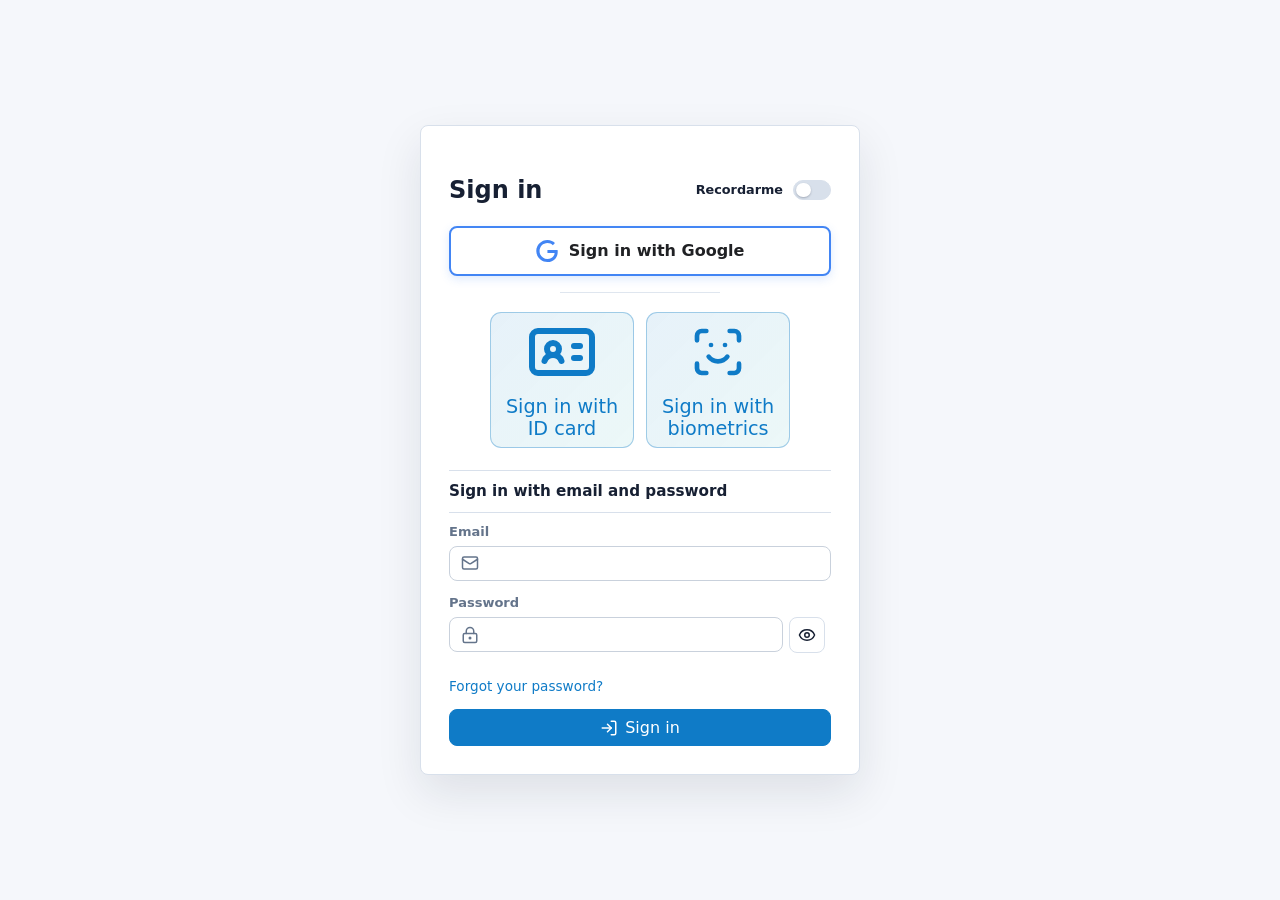
==== docs/index.html @ 388df0d5 "Deploy linked web sessions" ====
<!doctype html>
<html lang="es" data-theme="light">
  <head>
    <meta charset="UTF-8" />
    <meta name="viewport" content="width=device-width, initial-scale=1.0" />
    <meta name="color-scheme" content="light dark" />
    <meta http-equiv="Cache-Control" content="no-store, no-cache, must-revalidate" />
    <meta http-equiv="Pragma" content="no-cache" />
    <title>escuelaRD v4</title>
    <script type="module" crossorigin src="./assets/index-BsQLu_-y.js"></script>
    <link rel="stylesheet" crossorigin href="./assets/index-BsOy7q-Y.css">
  </head>
  <body>
    <div id="app"></div>
  </body>
</html>
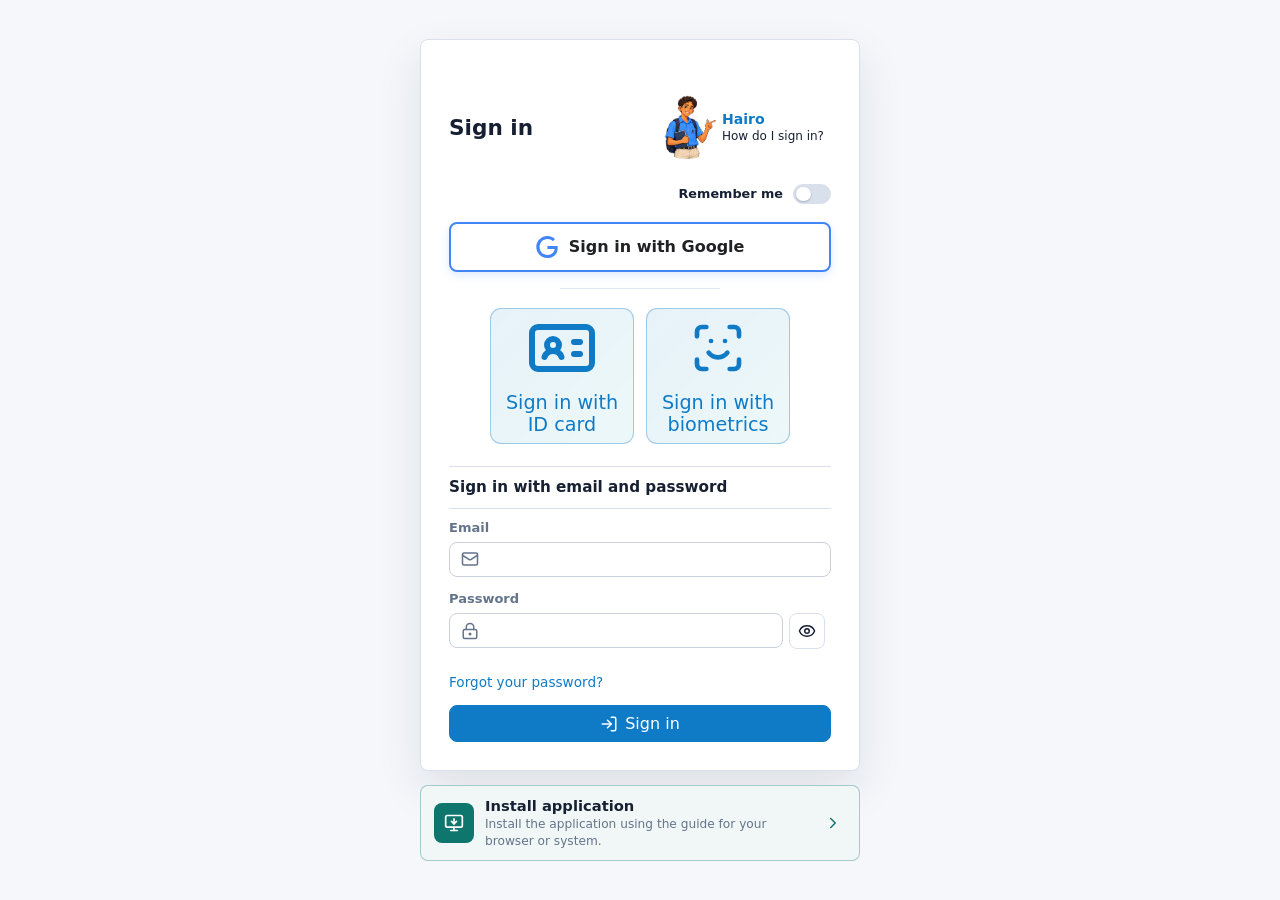
==== commit 84e60b50: "Update web build with CSRF-protected session linking" ====
--- a/docs/index.html
+++ b/docs/index.html
@@ -4,11 +4,37 @@
     <meta charset="UTF-8" />
     <meta name="viewport" content="width=device-width, initial-scale=1.0" />
     <meta name="color-scheme" content="light dark" />
+    <meta name="theme-color" content="#073b66" />
+    <meta name="application-name" content="escuelaRD" />
+    <meta name="apple-mobile-web-app-capable" content="yes" />
+    <meta name="mobile-web-app-capable" content="yes" />
+    <meta name="apple-mobile-web-app-status-bar-style" content="default" />
+    <meta name="apple-mobile-web-app-title" content="escuelaRD" />
+    <link rel="icon" href="/favicon.ico" sizes="any" />
+    <link rel="manifest" href="./manifest.webmanifest" />
+    <link rel="apple-touch-icon" href="https://cdn.escuelard.com/assets/pwa/icon-192.png" />
     <meta http-equiv="Cache-Control" content="no-store, no-cache, must-revalidate" />
     <meta http-equiv="Pragma" content="no-cache" />
+    <style>
+      #app:empty::before {
+        content: "";
+        position: fixed;
+        inset: 50% auto auto 50%;
+        width: 28px;
+        height: 28px;
+        margin: -17px;
+        border: 3px solid #d6e2e8;
+        border-top-color: #0f766e;
+        border-radius: 50%;
+        animation: app-boot-spin 700ms linear infinite;
+      }
+      @keyframes app-boot-spin { to { transform: rotate(360deg); } }
+    </style>
     <title>escuelaRD v4</title>
-    <script type="module" crossorigin src="./assets/index-BsQLu_-y.js"></script>
-    <link rel="stylesheet" crossorigin href="./assets/index-BsOy7q-Y.css">
+    <script type="module" crossorigin src="./assets/index-C1JJHF4N.js"></script>
+    <link rel="modulepreload" crossorigin href="./assets/taskGuides-LYzbdGoF.js">
+    <link rel="stylesheet" crossorigin href="./assets/taskGuides-CWjM3xFr.css">
+    <link rel="stylesheet" crossorigin href="./assets/index-UhGENxiS.css">
   </head>
   <body>
     <div id="app"></div>
--- a/docs/assets/taskGuides-CWjM3xFr.css
+++ b/docs/assets/taskGuides-CWjM3xFr.css
@@ -0,0 +1 @@
+.task-guide-layer{position:fixed;inset:0;width:100%;height:100%;max-width:none;max-height:none;margin:0;padding:0;border:0;overflow:visible;background:transparent;color:var(--color-text);pointer-events:none;z-index:2147483000}.task-guide-layer::backdrop{background:transparent;pointer-events:none}.task-guide-shade{position:absolute;background:#0c141cc2;pointer-events:auto}.task-guide-ring{position:absolute;border:3px solid #27c8b3;border-radius:6px;box-shadow:0 0 0 2px #fffc;pointer-events:none}.task-guide-panel{position:absolute;width:min(380px,calc(100vw - 20px));max-height:calc(100dvh - 20px);overflow:auto;overscroll-behavior:contain;border:1px solid var(--color-border);border-radius:8px;background:var(--color-surface);box-shadow:0 12px 40px #0000004d;pointer-events:auto}.task-guide-panel>header{display:flex;align-items:center;gap:10px;padding:14px 16px 0}.task-guide-panel>header>div{flex:1;min-width:0}.task-guide-panel>header>button{align-self:flex-start;flex-shrink:0}.task-guide-panel h2{margin:4px 0;font-size:1.05rem;line-height:1.3;overflow-wrap:anywhere}.task-guide-panel header small{color:var(--color-muted);font-size:.75rem}.task-guide-mascot{--mascot-height: 92px;position:relative;display:inline-block;width:78px;height:var(--mascot-height);flex-shrink:0;transform-origin:50% 85%;animation:task-guide-bob 3s ease-in-out infinite}.task-guide-mascot>img{display:block;width:100%;height:100%;object-fit:contain}.task-guide-mascot-frames{display:none;position:absolute;top:0;left:50%;width:calc(var(--mascot-height) * var(--mascot-frame-ratio, .8));height:100%;transform:translate(-50%);background-size:400% 200%;background-repeat:no-repeat;clip-path:inset(3% 4%)}.task-guide-mascot.has-animation-frames:is(.is-greeting,.is-speaking)>img{visibility:hidden}.task-guide-mascot.has-animation-frames.is-speaking .task-guide-mascot-frames{display:block;animation:task-guide-mouth .8s steps(1,end) infinite}.task-guide-mascot.has-animation-frames.is-greeting .task-guide-mascot-frames{display:block;animation:task-guide-wave 1.1s steps(1,end)}.task-guide-body{padding:0 16px 14px;font-size:.88rem;line-height:1.5}.task-guide-body>p{margin:8px 0 12px}.task-guide-panel>footer{display:flex;flex-wrap:wrap;align-items:center;justify-content:flex-end;gap:8px;padding:0 16px 14px}.task-guide-panel>footer:empty{display:none}.task-guide-voice-controls{display:flex;align-items:center;gap:6px;margin-right:auto}.task-guide-voice-controls>button{flex-shrink:0}.task-guide-voice-note{flex-basis:100%;color:var(--color-muted);font-size:.75rem}.task-guide-filters{display:grid;gap:10px;margin-bottom:14px}.task-guide-catalog{display:grid;gap:12px}.task-guide-panel:has(.task-guide-filters){display:flex;flex-direction:column;overflow:hidden}.task-guide-panel:has(.task-guide-filters)>header,.task-guide-panel:has(.task-guide-filters)>footer{flex-shrink:0}.task-guide-panel:has(.task-guide-filters) .task-guide-body{min-height:0;overflow:auto;overscroll-behavior:contain}.task-guide-search{position:sticky;top:0;z-index:1;padding:8px 0 12px;background:var(--color-surface)}.task-guide-panel:has(.task-guide-filters) .task-guide-catalog{align-content:start;padding:3px}.task-guide-panel--catalog-compact>header{padding-top:8px}.task-guide-panel--catalog-compact h2{margin:0;font-size:.92rem}.task-guide-panel--catalog-compact header small{display:none}.task-guide-panel--catalog-compact .task-guide-mascot{--mascot-height: 46px;width:40px}.task-guide-category{min-width:0;--guide-category-ink: color-mix(in srgb, var(--guide-category-color) 65%, var(--color-text))}.task-guide-category+.task-guide-category{padding-top:14px;border-top:1px solid var(--color-border)}.task-guide-category>h3{display:flex;align-items:center;gap:8px;margin:0 0 10px;padding:7px 10px;border-left:3px solid var(--guide-category-color);border-radius:4px;background:color-mix(in srgb,var(--guide-category-color) 10%,var(--color-surface));color:var(--guide-category-ink);font-size:.95rem}.task-guide-category>h3>svg{flex-shrink:0;color:inherit}.task-guide-category__tasks{display:grid;gap:12px}.task-guide-task{display:flex;align-items:center;gap:10px;width:100%;padding:12px;text-align:left;color:var(--color-text);border:1px solid var(--color-border);border-radius:6px;background:var(--color-surface-soft);cursor:pointer}.task-guide-task:hover{border-color:var(--color-primary)}.task-guide-task>svg{flex-shrink:0;color:var(--color-primary)}.task-guide-task>span{flex:1;min-width:0}.task-guide-task strong,.task-guide-task small{display:block;overflow-wrap:anywhere}.task-guide-task small{margin-top:5px;color:var(--color-muted);line-height:1.4}.task-guide-category .task-guide-task{border-left:3px solid var(--guide-category-color)}.task-guide-category .task-guide-task:hover{border-color:var(--guide-category-color);background:color-mix(in srgb,var(--guide-category-color) 7%,var(--color-surface))}.task-guide-category .task-guide-task>svg:first-child{color:var(--guide-category-ink)}.task-guide-category .task-guide-task:focus-visible{outline-color:var(--guide-category-color)}:root[data-theme=dark] .task-guide-category{--guide-category-ink: color-mix(in srgb, var(--guide-category-color) 40%, var(--color-text))}.task-guide-context{display:grid;gap:4px;padding:10px;border-left:3px solid #27c8b3;background:var(--color-surface-soft)}.task-guide-context small{color:var(--color-muted)}.task-guide-panel :focus-visible{outline:2px solid var(--color-primary);outline-offset:3px}.task-guide-panel--interactive-region,.task-guide-panel--subject-selection{display:flex;flex-direction:column}.task-guide-panel--interactive-region>header,.task-guide-panel--interactive-region>footer,.task-guide-panel--subject-selection>header,.task-guide-panel--subject-selection>footer{flex:0 0 auto}.task-guide-panel--interactive-region .task-guide-body,.task-guide-panel--subject-selection .task-guide-body{min-height:0;overflow:auto}.task-guide-panel--interactive-region .task-guide-mascot,.task-guide-panel--subject-selection .task-guide-mascot{--mascot-height: 66px;width:56px}.task-guide-panel>header{cursor:move;touch-action:none}.task-guide-panel>header button{cursor:pointer;touch-action:manipulation}.task-guide-panel--interactive-region .task-guide-body[hidden],.task-guide-panel [data-guide-toggle-instructions][hidden]{display:none}@keyframes task-guide-bob{0%,to{transform:translateY(0) rotate(-2deg)}50%{transform:translateY(-4px) rotate(2deg)}}@keyframes task-guide-wave{0%,to{background-position:0 0}25%{background-position:33.333333% 0}50%{background-position:66.666667% 0}75%{background-position:100% 0}}@keyframes task-guide-mouth{0%,to{background-position:0 100%}25%{background-position:33.333333% 100%}50%{background-position:66.666667% 100%}75%{background-position:100% 100%}}@media(prefers-reduced-motion:reduce){.task-guide-mascot{animation:none}.task-guide-mascot.has-animation-frames:is(.is-greeting,.is-speaking)>img{visibility:visible}.task-guide-mascot.has-animation-frames:is(.is-greeting,.is-speaking) .task-guide-mascot-frames{display:none;animation:none}}@media print{.task-guide-layer{display:none!important}}.task-guide-panel--welcome{display:flex;flex-direction:column;width:min(460px,calc(100vw - 20px))}.task-guide-panel--welcome>header,.task-guide-panel--welcome>footer{flex-shrink:0}.task-guide-panel--welcome .task-guide-body{min-height:0;overflow:auto;overscroll-behavior:contain}.task-guide-welcome-text{min-height:230px;white-space:pre-line}.task-guide-welcome-accessible{position:absolute;width:1px;height:1px;overflow:hidden;clip-path:inset(50%);white-space:nowrap}
--- a/docs/assets/index-UhGENxiS.css
+++ b/docs/assets/index-UhGENxiS.css
@@ -0,0 +1 @@
+:root{color-scheme:light;--color-bg: #f5f7fb;--color-surface: #ffffff;--color-surface-soft: #eef4fb;--color-text: #172033;--color-muted: #64748b;--color-border: #d8e0eb;--color-primary: #0f7bc7;--color-primary-strong: #075c99;--color-success: #15803d;--color-warning: #b7791f;--color-info: #2563eb;--color-danger: #d64545;--color-sidebar: #f8fbff;--color-sidebar-text: #22324a;--shadow-card: 0 18px 45px rgba(15, 31, 53, .1);--radius-card: 8px;--radius-control: 8px;--app-header-height: 72px;--font-sans: Inter, ui-sans-serif, system-ui, -apple-system, BlinkMacSystemFont, "Segoe UI", sans-serif}:root[data-theme=dark]{color-scheme:dark;--color-bg: #0d1118;--color-surface: #151b25;--color-surface-soft: #1d2735;--color-text: #eef4ff;--color-muted: #a9b6c9;--color-border: #2f3b4c;--color-primary: #59b6ff;--color-primary-strong: #8dceff;--color-success: #5dd68a;--color-warning: #f0c15a;--color-info: #8ab4ff;--color-danger: #ff7d7d;--color-sidebar: #090d13;--color-sidebar-text: #edf4ff;--shadow-card: 0 22px 50px rgba(0, 0, 0, .32)}*{box-sizing:border-box}html{min-width:320px}body{margin:0;min-width:320px;background:var(--color-bg);color:var(--color-text);font-family:var(--font-sans)}a{color:inherit;text-decoration:none}a:hover,a:focus-visible{text-decoration:none}button,input,select,textarea{font:inherit}button,a,input,select,textarea{outline-color:color-mix(in srgb,var(--color-primary),transparent 35%)}button{cursor:pointer}button:disabled,[aria-disabled=true]{cursor:not-allowed;opacity:.62}.ui-icon{display:inline-block;flex:0 0 auto;vertical-align:-.18em}.brand-icon{display:inline-block;flex:0 0 auto;color:var(--brand-icon-color, currentColor);vertical-align:-.16em}.role-inline{display:inline-flex;align-items:center;gap:6px}.role-inline--end{justify-content:flex-end}.muted{color:var(--color-muted)}.eyebrow{margin:0 0 4px;color:var(--color-muted);font-size:12px;font-weight:700;letter-spacing:.08em;text-transform:uppercase}:focus-visible{outline:3px solid color-mix(in srgb,var(--color-primary),transparent 35%);outline-offset:3px}::selection{background:color-mix(in srgb,var(--color-primary),transparent 75%)}img,svg{max-width:100%}.app-startup{display:grid;min-height:100dvh;place-content:center;justify-items:center;gap:18px;background:var(--color-surface, #fff)}.app-startup img{width:min(112px,28vw);aspect-ratio:1;object-fit:contain}.app-startup__spinner{width:30px;height:30px;border:3px solid color-mix(in srgb,var(--color-primary, #0f766e),transparent 75%);border-top-color:var(--color-primary, #0f766e);border-radius:50%;animation:app-startup-spin .7s linear infinite}@keyframes app-startup-spin{to{transform:rotate(360deg)}}.skip-link{position:fixed;left:16px;top:12px;z-index:1000;transform:translateY(-140%);border-radius:var(--radius-control);background:var(--color-primary);color:#fff;padding:9px 12px;text-decoration:none;transition:transform .12s ease}.skip-link:focus{transform:translateY(0)}.visually-hidden{position:absolute!important;width:1px;height:1px;overflow:hidden;clip:rect(0 0 0 0);white-space:nowrap}@media(prefers-reduced-motion:reduce){*,*:before,*:after{animation-duration:.01ms!important;animation-iteration-count:1!important;scroll-behavior:auto!important;transition-duration:.01ms!important}}.button{display:inline-flex;align-items:center;justify-content:center;gap:7px;min-height:36px;border:1px solid var(--color-border);border-radius:var(--radius-control);background:var(--color-surface);color:var(--color-text);padding:8px 12px;text-decoration:none;transition:background-color .12s ease,border-color .12s ease,color .12s ease,transform .12s ease}.button:hover{border-color:color-mix(in srgb,var(--color-primary),transparent 35%);background:color-mix(in srgb,var(--color-primary),transparent 92%)}.button:active{transform:translateY(1px)}.button:disabled{opacity:.55;cursor:not-allowed;transform:none}.button-primary{border-color:var(--color-primary);background:var(--color-primary);color:#fff}.button-primary:hover{border-color:var(--color-primary-strong);background:var(--color-primary-strong);color:#fff}.button-secondary{border-color:color-mix(in srgb,var(--color-primary),transparent 55%);background:color-mix(in srgb,var(--color-primary),transparent 88%);color:var(--color-primary-strong)}.button-success{border-color:var(--color-success);background:var(--color-success);color:#fff}.button-success:hover{border-color:color-mix(in srgb,var(--color-success),#000 12%);background:color-mix(in srgb,var(--color-success),#000 10%);color:#fff}.button-danger{border-color:var(--color-danger);background:var(--color-danger);color:#fff}.button-danger:hover{border-color:color-mix(in srgb,var(--color-danger),#000 12%);background:color-mix(in srgb,var(--color-danger),#000 10%);color:#fff}.button-ghost{background:transparent;color:var(--color-text)}.button-secondary:hover,.button-ghost:hover{border-color:color-mix(in srgb,var(--color-primary),transparent 38%);background:color-mix(in srgb,var(--color-primary),var(--color-surface) 86%);color:var(--color-primary-strong)}.button-link{min-height:auto;border:0;background:transparent;color:var(--color-primary);padding:0}.button-link:hover{background:transparent;color:var(--color-primary-strong)}.button-sm{min-height:30px;padding:5px 9px;font-size:13px}.button-lg{min-height:42px;padding:10px 16px;font-weight:700}.button-icon{width:36px;padding:0}.segmented{display:inline-flex;border:1px solid var(--color-border);border-radius:var(--radius-control);overflow:hidden}.segmented button{display:inline-flex;align-items:center;gap:7px;border:0;background:var(--color-surface);color:var(--color-text);padding:8px 12px}.segmented button.is-active{background:var(--color-primary);color:#fff}.form-grid{display:grid;gap:12px}.form-row{display:flex;align-items:center;gap:10px}.form-actions{display:flex;justify-content:flex-end;gap:10px}.field{display:grid;gap:6px}.field label,.field-label{color:var(--color-muted);font-size:13px;font-weight:700}.input,.select,.textarea,.login-form input{width:100%;border:1px solid color-mix(in srgb,var(--color-border),var(--color-text) 8%);border-radius:var(--radius-control);background:color-mix(in srgb,var(--color-surface),#fff 10%);color:var(--color-text);padding:9px 11px;box-shadow:inset 0 1px color-mix(in srgb,#fff,transparent 38%)}.input:focus,.select:focus,.textarea:focus,.login-form input:focus{border-color:var(--color-primary);box-shadow:0 0 0 3px color-mix(in srgb,var(--color-primary),transparent 82%);outline:none}.input:disabled,.select:disabled,.textarea:disabled{background:color-mix(in srgb,var(--color-surface-soft),transparent 30%);color:var(--color-muted)}.field-hint{color:var(--color-muted);font-size:12px}.field-error{color:var(--color-danger);font-size:12px;font-weight:700}.login-form{display:grid;gap:14px}.login-form label{display:grid;gap:7px;color:var(--color-muted);font-size:13px;font-weight:700}.input-with-icon{display:grid;grid-template-columns:20px minmax(0,1fr);align-items:center;gap:8px;border:1px solid color-mix(in srgb,var(--color-border),var(--color-text) 8%);border-radius:var(--radius-control);background:color-mix(in srgb,var(--color-surface),#fff 10%);color:var(--color-muted);padding:0 11px;box-shadow:inset 0 1px color-mix(in srgb,#fff,transparent 38%)}.input-dynamic-icon{display:inline-flex;align-items:center;justify-content:center}.input-with-icon:focus-within{border-color:var(--color-primary);box-shadow:0 0 0 3px color-mix(in srgb,var(--color-primary),transparent 82%)}.input-with-icon input,.input-with-icon input:focus,.input-with-icon select,.input-with-icon select:focus{border:0;border-radius:0;background:transparent;box-shadow:none;outline:none;padding-inline:0}.input-with-icon select{width:100%;min-width:0;color:var(--color-text)}.choice-field,.toggle-field{display:grid;align-items:start;gap:7px 10px;color:var(--color-text);font-weight:700}.choice-field{grid-template-columns:auto minmax(0,1fr)}.choice-field input{width:18px;height:18px;accent-color:var(--color-primary);margin-top:1px}.choice-field small{grid-column:2;color:var(--color-muted);font-weight:500}.toggle-field{grid-template-columns:auto minmax(0,1fr);border:1px solid var(--color-border);border-radius:var(--radius-control);background:var(--color-surface-soft);padding:10px}.toggle-field input{position:absolute;opacity:0;pointer-events:none}.toggle-field__control{position:relative;width:42px;height:24px;border-radius:999px;background:var(--color-border);transition:background-color .12s ease}.toggle-field__control:after{content:"";position:absolute;left:3px;top:3px;width:18px;height:18px;border-radius:50%;background:var(--color-surface);box-shadow:0 1px 3px #0000002e;transition:transform .12s ease}.toggle-field input:checked+.toggle-field__control{background:var(--color-primary)}.toggle-field input:checked+.toggle-field__control:after{transform:translate(18px)}.toggle-field__body{display:grid;gap:2px}.toggle-field__body small{color:var(--color-muted);font-weight:500}.card,.hero-panel,.stat-card,.content-panel{border:1px solid var(--color-border);border-radius:var(--radius-card);background:var(--color-surface);box-shadow:var(--shadow-card)}.content-panel{padding:18px}.hero-panel{grid-column:1 / -1;padding:28px}.hero-panel h2{margin:0 0 10px;font-size:30px}.hero-panel p:last-child{margin-bottom:0;color:var(--color-muted)}.stat-card{display:grid;grid-template-columns:44px minmax(0,1fr);align-items:start;gap:12px;padding:16px}.stat-card__icon{display:grid;place-items:center;width:44px;height:44px;border-radius:var(--radius-control);background:color-mix(in srgb,var(--color-primary),transparent 88%);color:var(--color-primary)}.stat-card span{display:block;color:var(--color-muted);font-size:13px;margin-bottom:8px}.stat-card strong{display:block;overflow:hidden;font-size:18px;line-height:1.25;text-overflow:ellipsis;white-space:nowrap}.stat-card small{display:block;margin-top:5px;color:var(--color-muted);font-weight:700;line-height:1.35}.stat-card--success .stat-card__icon{background:color-mix(in srgb,var(--color-success),transparent 88%);color:var(--color-success)}.stat-card--info .stat-card__icon{background:color-mix(in srgb,var(--color-info),transparent 88%);color:var(--color-info)}.stat-card--warning .stat-card__icon{background:color-mix(in srgb,var(--color-warning),transparent 88%);color:var(--color-warning)}.group-card,.student-card{border:1px solid var(--color-border);border-radius:var(--radius-card);background:var(--color-surface-soft);padding:16px}.group-card{display:grid;gap:12px}.group-card__top,.group-card__actions{display:flex;align-items:center;justify-content:space-between;gap:10px}.group-card span,.student-number{color:var(--color-muted);font-size:12px;font-weight:800;text-transform:uppercase}.group-card h3,.student-card h3{margin:0}.group-card p,.student-card p{color:var(--color-muted);margin:0 0 14px}.group-meta{display:grid;gap:7px;margin:0}.group-meta div{display:grid;grid-template-columns:90px minmax(0,1fr);gap:8px}.group-meta dt{color:var(--color-muted);font-size:12px;font-weight:800}.group-meta dd{margin:0}.badge,.chip{display:inline-flex;align-items:center;gap:5px;border:1px solid var(--color-border);border-radius:999px;background:var(--color-surface);color:var(--color-muted);padding:3px 8px;font-size:12px;font-weight:700}.badge-success{border-color:color-mix(in srgb,var(--color-success),transparent 55%);background:color-mix(in srgb,var(--color-success),transparent 90%);color:var(--color-success)}.badge-muted{background:var(--color-surface-soft)}.action-card{display:grid;gap:8px;min-height:138px;border:1px solid var(--color-border);border-radius:var(--radius-card);background:var(--color-surface-soft);color:var(--color-text);padding:16px;text-decoration:none;transition:border-color .14s ease,box-shadow .14s ease,transform .14s ease}.action-card:hover{border-color:color-mix(in srgb,var(--color-primary),transparent 42%);box-shadow:var(--shadow-card);transform:translateY(-1px)}.action-card__icon{display:grid;place-items:center;width:38px;height:38px;border-radius:var(--radius-control);background:color-mix(in srgb,var(--color-primary),transparent 88%);color:var(--color-primary)}.action-card strong{font-size:17px}.action-card p{margin:0;color:var(--color-muted);line-height:1.45}.action-card--success .action-card__icon{background:color-mix(in srgb,var(--color-success),transparent 88%);color:var(--color-success)}.action-card--info .action-card__icon{background:color-mix(in srgb,var(--color-info),transparent 88%);color:var(--color-info)}.action-card--warning .action-card__icon{background:color-mix(in srgb,var(--color-warning),transparent 88%);color:var(--color-warning)}.action-card--danger .action-card__icon{background:color-mix(in srgb,var(--color-danger),transparent 88%);color:var(--color-danger)}.action-card--success:hover{border-color:color-mix(in srgb,var(--color-success),transparent 42%)}.action-card--info:hover{border-color:color-mix(in srgb,var(--color-info),transparent 42%)}.action-card--warning:hover{border-color:color-mix(in srgb,var(--color-warning),transparent 42%)}.action-card--danger:hover{border-color:color-mix(in srgb,var(--color-danger),transparent 42%)}.report-grid{display:grid;grid-template-columns:repeat(auto-fill,minmax(250px,1fr));gap:14px}.report-card{display:grid;gap:12px;border:1px solid var(--color-border);border-radius:var(--radius-card);background:var(--color-surface-soft);padding:16px}.report-card__top{display:flex;align-items:center;justify-content:space-between;gap:10px}.report-card__icon{display:grid;place-items:center;width:42px;height:42px;border-radius:var(--radius-control);background:color-mix(in srgb,var(--color-primary),transparent 88%);color:var(--color-primary)}.report-card__icon--success{background:color-mix(in srgb,var(--color-success),transparent 88%);color:var(--color-success)}.report-card__icon--info{background:color-mix(in srgb,var(--color-info),transparent 88%);color:var(--color-info)}.report-card__icon--warning{background:color-mix(in srgb,var(--color-warning),transparent 88%);color:var(--color-warning)}.report-card h3{margin:0}.report-card p{margin:0;color:var(--color-muted);line-height:1.45}.data-table tr[data-staff-id]{cursor:pointer}.data-table tr[data-staff-id].is-selected td{background:color-mix(in srgb,var(--color-primary),transparent 92%)}.table-scroll{overflow-x:auto}.data-table{width:100%;border-collapse:collapse}.data-table th,.data-table td{border-bottom:1px solid var(--color-border);padding:9px 10px;text-align:left;vertical-align:middle}.data-table th{color:var(--color-muted);font-size:12px;text-transform:uppercase;white-space:nowrap}.data-table td:last-child,.data-table th:last-child{text-align:right}.data-table__actions{display:inline-flex;justify-content:flex-end;gap:8px}.alert,.form-alert{border:1px solid color-mix(in srgb,var(--color-danger),transparent 45%);border-radius:var(--radius-control);background:color-mix(in srgb,var(--color-danger),transparent 88%);color:var(--color-danger);padding:10px}.form-alert:not([hidden]){margin-bottom:14px}.form-alert:not([hidden])+.form-actions,.form-alert:not([hidden])+.admin-form-actions{margin-top:6px}.alert-success{border-color:color-mix(in srgb,var(--color-success),transparent 45%);background:color-mix(in srgb,var(--color-success),transparent 88%);color:var(--color-success)}.empty-state{border:1px dashed var(--color-border);border-radius:var(--radius-control);color:var(--color-muted);padding:24px;text-align:center}.empty-state.is-error{border-color:color-mix(in srgb,var(--color-danger),transparent 55%);color:var(--color-danger)}.filter-summary{display:flex;align-items:center;flex-wrap:wrap;gap:7px;border:1px solid var(--color-border);border-radius:var(--radius-control);background:var(--color-surface-soft);padding:8px 10px;color:var(--color-muted);font-size:12px;font-weight:800}.filter-summary[hidden]{display:none}.action-state{display:grid;justify-items:center;gap:10px;border:1px dashed var(--color-border);border-radius:var(--radius-card);background:var(--color-surface-soft);color:var(--color-muted);padding:24px;text-align:center}.action-state strong{color:var(--color-text);font-size:16px}.action-state p{max-width:52ch;margin:0}.action-state__icon{display:grid;place-items:center;width:42px;height:42px;border-radius:999px;background:color-mix(in srgb,var(--color-primary),transparent 88%);color:var(--color-primary)}.action-state.is-error{border-color:color-mix(in srgb,var(--color-danger),transparent 55%)}.action-state.is-error .action-state__icon{background:color-mix(in srgb,var(--color-danger),transparent 88%);color:var(--color-danger)}.loading-block{display:grid;gap:10px}.loading-block__label{color:var(--color-muted);font-size:13px;font-weight:750}.skeleton-grid{display:grid;grid-template-columns:repeat(auto-fill,minmax(220px,1fr));gap:12px}.skeleton-card{display:grid;gap:10px;min-height:128px;border:1px solid var(--color-border);border-radius:var(--radius-card);background:var(--color-surface-soft);padding:16px;overflow:hidden}.skeleton-card span,.skeleton-card strong,.skeleton-card p{display:block;border-radius:999px;background:linear-gradient(90deg,transparent,color-mix(in srgb,var(--color-text),transparent 90%),transparent),color-mix(in srgb,var(--color-muted),transparent 82%);background-size:220% 100%;animation:skeleton-pulse 1.25s ease-in-out infinite}.skeleton-card span{width:38%;height:12px}.skeleton-card strong{width:70%;height:20px}.skeleton-card p{width:92%;height:42px;border-radius:var(--radius-control)}@keyframes skeleton-pulse{0%{background-position:220% 0}to{background-position:-220% 0}}.summary-strip{display:grid;grid-template-columns:repeat(auto-fit,minmax(150px,1fr));gap:10px}.summary-metric{display:inline-flex;align-items:center;gap:8px;border:1px solid var(--color-border);border-radius:var(--radius-control);background:var(--color-surface-soft);color:var(--color-muted);padding:10px 12px;font-size:12px;font-weight:760}.summary-metric--button{font:inherit;cursor:pointer;transition:border-color .12s ease,background-color .12s ease,color .12s ease,transform .12s ease}.summary-metric--button:hover,.summary-metric--button.is-active{border-color:color-mix(in srgb,var(--color-primary),transparent 45%);background:color-mix(in srgb,var(--color-primary),transparent 90%);color:var(--color-primary-strong)}.summary-metric--button:focus-visible{outline:3px solid color-mix(in srgb,var(--color-primary),transparent 65%);outline-offset:2px}.summary-metric--button:active{transform:translateY(1px)}.summary-metric--compact{gap:6px;background:var(--color-surface);padding:6px 10px}.summary-metric strong{color:var(--color-text);font-size:18px}.summary-metric--compact strong{font-size:12px}.local-notifications{position:fixed;z-index:10050;top:max(76px,calc(env(safe-area-inset-top) + 12px));right:max(12px,env(safe-area-inset-right));display:grid;width:min(390px,calc(100vw - 24px));gap:10px;pointer-events:none}.local-notification{position:relative;display:grid;grid-template-columns:minmax(0,1fr) 36px;overflow:hidden;border:1px solid color-mix(in srgb,var(--color-success),var(--color-border) 55%);border-radius:var(--radius-card);background:var(--color-surface);box-shadow:0 18px 46px color-mix(in srgb,#000,transparent 74%);pointer-events:auto}.local-notification__action{display:grid;grid-template-columns:54px minmax(0,1fr);align-items:center;gap:12px;min-width:0;border:0;background:transparent;color:var(--color-text);padding:12px;text-align:left;cursor:pointer}.local-notification__action:hover{background:color-mix(in srgb,var(--color-success),transparent 92%)}.local-notification__image{width:54px;height:54px;border:1px solid var(--color-border);border-radius:8px;background:var(--color-surface-soft);object-fit:contain}.local-notification__content{display:grid;min-width:0;gap:4px}.local-notification__content strong{font-size:14px}.local-notification__content span{color:var(--color-muted);font-size:13px;line-height:1.4}.local-notification__close{align-self:start;width:32px;height:32px;margin:6px 4px 0 0;border:0;border-radius:50%;background:transparent;color:var(--color-muted);font-size:24px;line-height:1;cursor:pointer}.local-notification__close:hover{background:var(--color-surface-soft);color:var(--color-text)}@media(max-width:640px){.local-notifications{top:max(66px,calc(env(safe-area-inset-top) + 8px));right:8px;width:calc(100vw - 16px)}}.app-shell{display:grid;grid-template-columns:260px minmax(0,1fr);grid-template-rows:1fr;min-height:100vh;--sidebar-expanded-width: 260px;--sidebar-rail-width: 76px}.app-sidebar{position:sticky;top:var(--app-header-height);grid-row:1;align-self:start;height:calc(100vh - var(--app-header-height));margin-top:var(--app-header-height);overflow:auto;background:var(--color-sidebar);color:var(--color-sidebar-text);padding:22px;box-shadow:inset -1px 0 color-mix(in srgb,var(--color-sidebar-text),transparent 88%);transition:width .17s ease,padding .17s ease,box-shadow .17s ease,transform .17s ease}.brand{display:flex;align-items:center;gap:12px;margin-bottom:34px}.brand-mark{display:grid;place-items:center;width:42px;height:42px;border-radius:var(--radius-control);background:var(--color-primary);color:#fff;font-weight:800}.brand small{display:block;color:color-mix(in srgb,var(--color-sidebar-text),transparent 35%)}.main-nav{display:grid;gap:16px;margin-inline:-22px}.main-nav--home{margin-bottom:10px}.main-nav__link{display:flex;align-items:center;gap:10px;min-height:42px;border-radius:0;color:inherit;padding:10px 22px;text-decoration:none;transition:background .16s ease,color .16s ease,box-shadow .16s ease,transform .16s ease}.main-nav__link--action{width:100%;border:0;background:transparent;font:inherit;text-align:left;cursor:pointer}.main-nav__link svg{flex:0 0 auto;width:20px;height:20px}.guide-menu-icon{position:relative;display:inline-block;flex:0 0 20px;width:20px;height:20px;overflow:hidden;vertical-align:middle}.guide-menu-icon img{position:absolute;top:-1px;left:-12px;width:50px;height:61px;max-width:none}.main-nav__link span{min-width:0;overflow:hidden;text-overflow:ellipsis;white-space:nowrap}.main-nav__link:hover,.main-nav__link.is-active,.main-nav__link[aria-current=page]{background:linear-gradient(90deg,color-mix(in srgb,var(--color-primary),transparent 84%),color-mix(in srgb,var(--color-primary),transparent 94%));box-shadow:inset 4px 0 0 var(--color-primary);color:color-mix(in srgb,var(--color-primary),var(--color-sidebar-text) 32%)}.main-nav__link:hover{transform:translate(2px)}.main-nav__group,.main-nav__section{display:grid;gap:3px}.main-nav__heading{display:block;padding:0 22px 5px;color:color-mix(in srgb,var(--color-sidebar-text),transparent 42%);font-size:10px;font-weight:900;letter-spacing:.08em;text-transform:uppercase;white-space:nowrap}.main-nav__subheading{display:block;padding:8px 22px 3px;color:color-mix(in srgb,var(--color-sidebar-text),transparent 24%);font-size:11px;font-weight:900;letter-spacing:.04em;white-space:nowrap}.sidebar-role{display:flex;align-items:center;gap:9px;min-height:42px;margin:0 -22px 18px;padding:10px 22px;color:color-mix(in srgb,var(--color-primary),var(--color-sidebar-text) 32%);font-size:13px;font-weight:900;white-space:nowrap}.sidebar-role svg{flex:0 0 auto;width:21px;height:21px;min-width:21px;min-height:21px}.sidebar-role span{overflow:hidden;text-overflow:ellipsis;white-space:nowrap}.session-status{display:inline-flex!important;align-items:center;gap:6px;margin-top:6px}.session-status i{display:inline-block;width:8px;height:8px;border-radius:50%;background:var(--color-success);box-shadow:0 0 0 4px color-mix(in srgb,var(--color-success),transparent 78%)}.header-title{display:flex;align-items:flex-start;gap:12px;min-width:0}.sidebar-backdrop{display:none}.sidebar-toggle{display:inline-flex;flex:0 0 auto}.app-shell.is-sidebar-collapsed{grid-template-columns:var(--sidebar-rail-width) minmax(0,1fr)}.app-shell.is-sidebar-collapsed .app-sidebar{z-index:55;width:var(--sidebar-rail-width);min-width:var(--sidebar-rail-width);overflow-x:hidden;padding-inline:12px}.app-shell.is-sidebar-collapsed .app-sidebar:hover,.app-shell.is-sidebar-collapsed .app-sidebar:focus-within{width:var(--sidebar-expanded-width);box-shadow:18px 0 38px color-mix(in srgb,var(--color-text),transparent 86%),inset -1px 0 color-mix(in srgb,var(--color-sidebar-text),transparent 88%)}.app-shell.is-sidebar-collapsed .main-nav,.app-shell.is-sidebar-collapsed .sidebar-role{margin-inline:-12px}.app-shell.is-sidebar-collapsed .main-nav__link,.app-shell.is-sidebar-collapsed .sidebar-role{padding-inline:26px}.app-shell.is-sidebar-collapsed .main-nav__link span,.app-shell.is-sidebar-collapsed .main-nav__heading,.app-shell.is-sidebar-collapsed .main-nav__subheading,.app-shell.is-sidebar-collapsed .sidebar-role span{opacity:0;pointer-events:none;transition:opacity .12s ease}.app-shell.is-sidebar-collapsed .app-sidebar:hover .main-nav__link span,.app-shell.is-sidebar-collapsed .app-sidebar:hover .main-nav__heading,.app-shell.is-sidebar-collapsed .app-sidebar:hover .main-nav__subheading,.app-shell.is-sidebar-collapsed .app-sidebar:hover .sidebar-role span,.app-shell.is-sidebar-collapsed .app-sidebar:focus-within .main-nav__link span,.app-shell.is-sidebar-collapsed .app-sidebar:focus-within .main-nav__heading,.app-shell.is-sidebar-collapsed .app-sidebar:focus-within .main-nav__subheading,.app-shell.is-sidebar-collapsed .app-sidebar:focus-within .sidebar-role span{opacity:1;pointer-events:auto}.app-header{position:fixed;z-index:100002;inset:0 0 auto;display:grid;grid-template-columns:minmax(0,1fr) auto;align-items:center;gap:6px 18px;min-height:var(--app-header-height);padding:12px 22px;border-bottom:1px solid var(--color-border);background:color-mix(in srgb,var(--color-surface),transparent 3%);box-shadow:0 10px 32px #0f1f3514;-webkit-backdrop-filter:blur(14px);backdrop-filter:blur(14px)}.app-header h1{margin:0;font-size:24px}.breadcrumbs{display:flex;align-items:center;flex-wrap:wrap;gap:6px;margin-top:8px;color:var(--color-muted);font-size:12px;font-weight:700}.breadcrumbs a{color:inherit;text-decoration:none}.breadcrumbs a:hover{color:var(--color-primary)}.breadcrumbs span[aria-current=page]{color:var(--color-text)}.breadcrumbs__separator{color:color-mix(in srgb,var(--color-muted),transparent 35%)}.header-left,.header-actions,.header-user{display:flex;align-items:center;gap:10px}.header-left{min-width:0}.header-banner{display:block;width:clamp(118px,16vw,184px);height:48px;object-fit:contain}.header-banner-link{display:inline-flex;align-items:center;border-radius:var(--radius-control);transition:opacity .12s ease,transform .12s ease}.header-banner-link:hover{opacity:.9;transform:translateY(-1px)}.header-school{display:grid;min-width:0}.header-school strong,.header-school span{overflow:hidden;text-overflow:ellipsis;white-space:nowrap}.header-school strong{color:var(--color-text);font-size:15px;line-height:1.25}.header-school span{color:color-mix(in srgb,var(--color-primary),var(--color-text) 32%);font-size:12px;font-weight:900}.header-actions{justify-self:end}.pwa-history-actions{display:inline-flex;align-items:center;gap:2px;margin-right:8px;padding-right:10px;border-right:1px solid var(--color-border)}.header-actions .button-icon{flex:0 0 auto}.header-actions .button-icon:has(.button-icon__label){width:auto;padding-inline:10px}.button-icon__label{font-size:11px;font-weight:900;text-transform:uppercase}.header-user-menu{position:relative}.header-avatar{display:grid;width:42px;height:42px;place-items:center;overflow:hidden;border:2px solid color-mix(in srgb,var(--color-muted),transparent 48%);border-radius:50%;background:var(--color-surface-soft);padding:0}.header-avatar.is-online,.user-menu__avatar.is-online,.profile-edit-card__avatar.is-online{border-color:var(--color-success);box-shadow:0 0 0 4px color-mix(in srgb,var(--color-success),transparent 78%)}.header-avatar.is-offline,.user-menu__avatar.is-offline,.profile-edit-card__avatar.is-offline{border-color:color-mix(in srgb,var(--color-muted),transparent 18%);box-shadow:0 0 0 4px color-mix(in srgb,var(--color-muted),transparent 84%)}.app-shell.is-user-invisible .header-avatar,.app-shell.is-user-invisible .user-menu__avatar,.app-shell.is-user-invisible .profile-edit-card__avatar{border-color:color-mix(in srgb,var(--color-muted),transparent 8%);box-shadow:0 0 0 4px color-mix(in srgb,var(--color-muted),transparent 80%);filter:saturate(.8)}.header-avatar:hover{border-color:color-mix(in srgb,var(--color-primary),transparent 35%)}.header-avatar__image{width:100%;height:100%;object-fit:cover}.user-menu{position:absolute;top:calc(100% + 10px);right:0;z-index:70;display:grid;width:min(300px,calc(100vw - 24px));overflow:hidden;border:1px solid var(--color-border);border-radius:var(--radius-card);background:var(--color-surface);box-shadow:var(--shadow-card);padding:8px}.user-menu[hidden]{display:none}.user-menu__summary{display:grid;grid-template-columns:44px minmax(0,1fr);align-items:center;gap:10px;margin-bottom:6px;border-bottom:1px solid var(--color-border);padding:8px 8px 12px}.user-menu__avatar{overflow:hidden;width:44px;height:44px;border:2px solid color-mix(in srgb,var(--color-muted),transparent 48%);border-radius:50%;background:var(--color-surface-soft)}.user-menu__avatar img{width:100%;height:100%;object-fit:cover}.user-menu a,.user-menu button{display:flex;align-items:center;gap:9px;width:100%;border:0;border-radius:var(--radius-control);background:transparent;color:var(--color-text);padding:9px 10px;text-align:left;text-decoration:none}.user-menu a:hover,.user-menu button:hover{background:color-mix(in srgb,var(--color-primary),transparent 92%)}.user-menu button.is-muted{color:var(--color-muted)}.app-tooltip{position:fixed;z-index:100020;top:0;left:0;max-width:min(280px,calc(100vw - 16px));border-radius:8px;background:color-mix(in srgb,var(--color-text),#000 8%);color:#fff;padding:7px 10px;font-size:12px;font-weight:800;line-height:1.25;pointer-events:none;box-shadow:0 12px 28px color-mix(in srgb,#000,transparent 78%)}.app-tooltip[hidden]{display:none}.modal-backdrop-lite:not([hidden]),.group-info-modal:not([hidden]){overflow:auto;overscroll-behavior:contain;touch-action:pan-y}html:has(body .modal-backdrop-lite:not([hidden]),body .group-info-modal:not([hidden])),body:has(.modal-backdrop-lite:not([hidden]),.group-info-modal:not([hidden])){overflow:hidden}.modal-backdrop-lite{position:fixed;inset:0;z-index:90;display:grid;place-items:center;background:color-mix(in srgb,var(--color-text) 28%,transparent);padding:18px}.modal-backdrop-lite[hidden]{display:none}.group-reports-dialog{display:grid;grid-template-rows:auto minmax(0,1fr) auto;width:min(920px,100%);max-height:calc(100vh - 36px);overflow:hidden;border:1px solid var(--color-border);border-radius:var(--radius-card);background:var(--color-surface);box-shadow:var(--shadow-card)}.group-reports-dialog__header{display:grid;grid-template-columns:auto minmax(0,1fr);gap:12px;align-items:center;background:linear-gradient(135deg,var(--color-primary),color-mix(in srgb,var(--color-primary),var(--color-success) 30%));color:#fff;padding:16px 18px}.group-reports-dialog__header>span{display:grid;width:42px;height:42px;place-items:center;border-radius:14px;background:#ffffff2e}.group-reports-dialog__header strong,.group-reports-dialog__header small{display:block;min-width:0}.group-reports-dialog__header strong{font-size:18px}.group-reports-dialog__header small{opacity:.9;font-weight:750}.group-reports-dialog__body{display:grid;gap:16px;min-height:0;overflow:auto;overscroll-behavior:contain;padding:18px}.group-reports-dialog__footer{display:flex;justify-content:flex-end;border-top:1px solid var(--color-border);padding:12px 18px}.group-reports-intro{display:grid;gap:4px;border:1px solid color-mix(in srgb,var(--color-primary),transparent 76%);border-radius:var(--radius-card);background:color-mix(in srgb,var(--color-primary),transparent 93%);padding:12px 14px}.group-reports-intro p,.group-reports-section__title small,.group-report-option small,.group-reports-empty p{margin:0;color:var(--color-muted);font-weight:750}.group-reports-sections{display:grid;gap:14px}.group-reports-section{--report-section-accent: var(--color-primary);display:grid;gap:12px}.group-reports-section__title{display:grid;grid-template-columns:auto minmax(0,1fr);align-items:center;gap:11px;border:1px solid color-mix(in srgb,var(--report-section-accent),transparent 78%);border-radius:14px;background:linear-gradient(135deg,color-mix(in srgb,var(--report-section-accent),transparent 90%),transparent 70%),var(--color-surface-soft);padding:11px 13px}.group-reports-section__icon{display:grid;width:38px;height:38px;place-items:center;border:1px solid color-mix(in srgb,var(--report-section-accent),transparent 64%);border-radius:12px;background:color-mix(in srgb,var(--report-section-accent),transparent 86%);color:var(--report-section-accent);box-shadow:inset 0 1px color-mix(in srgb,#fff,transparent 70%)}.group-reports-section__title strong,.group-reports-section__title small{display:block;min-width:0}.group-reports-section__title strong{line-height:1.15}.group-reports-section--success{--report-section-accent: var(--color-success)}.group-reports-section--warning{--report-section-accent: var(--color-warning)}.group-reports-section--danger{--report-section-accent: var(--color-danger)}.group-reports-section--info{--report-section-accent: #0ea5e9}.group-reports-section--primary{--report-section-accent: var(--color-primary)}.group-reports-options{display:grid;grid-template-columns:repeat(3,minmax(0,1fr));gap:10px}.group-report-option{--report-accent: var(--color-primary);position:relative;display:grid;grid-template-columns:auto minmax(0,1fr) auto;gap:12px;align-items:center;min-width:0;min-height:96px;border:1px solid color-mix(in srgb,var(--report-accent),var(--color-border) 72%);border-radius:var(--radius-card);background:linear-gradient(180deg,color-mix(in srgb,var(--report-accent),transparent 95%),transparent 58%),var(--color-surface-soft);color:var(--color-text);padding:14px 13px;text-decoration:none;overflow:hidden;font:inherit;cursor:pointer;transition:transform .18s ease,border-color .18s ease,box-shadow .18s ease,background-color .18s ease}.group-report-option:before{position:absolute;inset:0 auto 0 0;width:4px;background:var(--report-accent);content:"";opacity:.9}.group-report-option:hover{border-color:color-mix(in srgb,var(--report-accent) 58%,var(--color-border));background:linear-gradient(180deg,color-mix(in srgb,var(--report-accent),transparent 90%),transparent 62%),var(--color-surface);box-shadow:0 18px 38px color-mix(in srgb,var(--report-accent),transparent 84%);transform:translateY(-3px)}.group-report-option>span{display:grid;width:42px;height:42px;place-items:center;border:1px solid color-mix(in srgb,var(--report-accent),transparent 72%);border-radius:13px;background:color-mix(in srgb,var(--report-accent),transparent 88%);color:var(--report-accent);box-shadow:inset 0 1px color-mix(in srgb,#fff,transparent 72%)}.group-report-option>svg:last-child{color:color-mix(in srgb,var(--report-accent),var(--color-muted) 30%);transition:transform .18s ease}.group-report-option:hover>svg:last-child{transform:translate(2px)}.group-report-option.is-disabled{cursor:not-allowed;opacity:.62;filter:saturate(.45)}.group-report-option.is-disabled:hover{transform:none;box-shadow:none}.group-report-option.is-loading{pointer-events:none}.group-report-download-status{display:flex;align-items:center;gap:8px;border:1px solid color-mix(in srgb,var(--color-primary),transparent 72%);border-radius:10px;background:color-mix(in srgb,var(--color-primary),transparent 92%);color:var(--color-primary);font-weight:800;padding:10px 12px}.user-menu__summary>div:last-child>strong,.user-menu__summary>div:last-child>.role-inline{display:flex}.user-menu__summary>div:last-child>.role-inline{margin-top:3px}.modal-backdrop-lite,.photo-editor-backdrop,.group-info-modal,.group-background-crop-backdrop,.biometric-confirm-backdrop,.confirm-dialog-backdrop,.school-year-modal,.student-account-detail-modal,.class-roulette-modal,.group-companies-modal,.group-company-detail-modal,.group-linking-stats-modal{z-index:100010!important}.global-student-search{position:fixed;top:calc(var(--app-header-height, 72px) + 10px);left:50%;transform:translate(-50%);z-index:100005;width:min(980px,calc(100vw - 28px));max-height:calc(100vh - var(--app-header-height, 72px) - 24px);overflow:auto;padding:18px;border:1px solid var(--border, #dbe3ee);border-radius:14px;background:var(--surface, #fff);box-shadow:0 18px 55px #0f172a33}.global-student-search__head{display:grid;grid-template-columns:minmax(0,1fr) 132px auto;gap:6px;align-items:end}.global-student-search__head label{flex:1;display:grid;gap:6px;color:var(--text-muted);font-weight:700}.global-student-search__head label:first-child{flex:1 1 auto;min-width:0}.global-student-search__head label:first-child{order:1}.global-student-search__year{order:2}.global-student-search__head>[data-global-student-close]{order:3;min-width:52px;min-height:52px}.global-student-search__head input{width:100%;min-height:52px;padding:0 16px;border:2px solid var(--primary,#2563eb);border-radius:10px;background:var(--surface-soft,#f8fafc);color:var(--text,#172033);font-size:1.08rem;outline:0}.global-student-search__year{flex:0 0 132px}.global-student-search__year select{width:132px;min-height:52px;padding:0 26px 0 8px;border:1px solid var(--border,#dbe3ee);border-radius:10px;background:var(--surface-soft,#f8fafc);color:var(--text,#172033);font:inherit}.global-student-search__grid{display:grid;grid-template-columns:repeat(auto-fill,minmax(245px,1fr));gap:12px;margin-top:16px}.global-student-result{display:flex;align-items:center;gap:12px;min-width:0;padding:12px;border:1px solid var(--border,#dbe3ee);border-radius:10px;color:inherit;text-decoration:none;background:var(--surface-soft,#f8fafc);transition:.16s ease}.global-student-result:hover{border-color:var(--primary,#2563eb);transform:translateY(-1px);box-shadow:0 7px 18px #2563eb1f}.global-student-result img{width:52px;height:52px;flex:0 0 52px;border-radius:50%;object-fit:cover}.global-student-result span{min-width:0;display:grid;gap:4px}.global-student-result strong{overflow:hidden;text-overflow:ellipsis;white-space:nowrap}.global-student-result small{color:var(--text-muted)}.global-student-result mark{padding:0 2px;border-radius:3px;background:#fde68a;color:inherit}.global-student-search__empty,.global-student-search__loading{display:flex;justify-content:center;align-items:center;gap:8px;padding:28px;color:var(--text-muted)}.global-student-search__loading svg{animation:spin 1s linear infinite}@media(max-width:600px){.global-student-search{top:calc(var(--app-header-height, 72px) + 6px);width:calc(100vw - 20px);max-height:calc(100vh - var(--app-header-height, 72px) - 16px);padding:12px}.global-student-search__head{grid-template-columns:minmax(0,1fr) 132px auto;align-items:end;gap:6px}.global-student-search__head label:first-child{min-width:0}.global-student-search__year{flex:0 0 132px}.global-student-search__head input,.global-student-search__year select,.global-student-search__head>[data-global-student-close]{min-height:48px}.global-student-search__head input{font-size:1rem}.global-student-search__grid{grid-template-columns:1fr}}@media(max-width:760px){.grades-page .grade-capture-table{display:table!important;width:max-content!important;min-width:780px!important}.grades-page .grade-capture-table thead{display:table-header-group!important}.grades-page .grade-capture-table tbody{display:table-row-group!important}.grades-page .grade-capture-table tr{display:table-row!important}.grades-page .grade-capture-table td,.grades-page .grade-capture-table th{display:table-cell!important;min-height:0!important;padding:revert!important;border-radius:0!important}.grades-page .grade-capture-table td:before,.grades-page .grade-capture-table th:before{content:none!important;display:none!important}.grades-page .grade-capture-table .grade-capture-mobile-group,.grades-page .grade-capture-table .grade-mobile-hide-extended{display:table-cell!important}.grades-page .grade-capture-table tbody tr[hidden],.grades-page .grade-capture-table [data-column-key^=gc][data-column-key*=base],.grades-page .grade-capture-table [data-column-key^=gc][data-column-key*=points],.grades-page .grade-capture-table [data-column-key^=gc][data-column-key*=rp],.grades-page .grade-capture-table [data-column-key^=gc][data-column-key*=r],.grades-page .grade-capture-table thead .grade-capture-table__competency,.grades-page .grade-capture-table thead .grade-capture-table__subgroups{display:none!important}.grades-page .grade-capture-mobile-group+td,.grades-page .grade-capture-mobile-group+th{border-top-left-radius:0!important}.grades-page .grade-capture-table tbody tr{box-shadow:0 8px 24px #0f172a1f}.grades-page .grade-capture-table tbody td,.grades-page .grade-capture-table tbody th{border-radius:6px}.grades-page .grade-capture-table tbody .grade-capture-mobile-group{border-radius:7px 7px 0 0;letter-spacing:.02em}.grades-page .grade-capture-table tbody tr[hidden]{display:none!important}.grades-page .grade-capture-tools label:has([data-grade-page-size]){display:none!important}.grades-page .grade-capture-mobile-group{grid-column:1 / -1!important;display:block!important;min-height:0!important;padding:10px 12px 7px!important;color:var(--color-primary);font-size:.78rem;font-weight:900;background:var(--color-surface-soft)!important}.grades-page .grade-capture-mobile-group:before{display:none!important}.grades-page .grade-capture-table tbody td[data-mobile-label^="Grupo de competencias"]:before,.grades-page .grade-capture-table tbody th[data-mobile-label^="Grupo de competencias"]:before{content:none!important;display:none!important}.grades-page .grade-mobile-hide-extended,.grades-page .grade-capture-table thead th.grade-mobile-hide-extended{display:none!important}.grades-page .grade-capture-table tbody .grade-capture-mobile-group+td{border-top-left-radius:0!important}.grades-page .grade-capture-table tbody td[data-mobile-label^=PC]{justify-content:center;min-height:52px}.grades-page .grade-capture-table tbody .grade-capture-mobile-group{margin-top:8px;box-shadow:inset 3px 0 0 var(--color-primary)}.grades-page .grade-capture-table tbody td[data-mobile-label^=PC] .grade-entry-input,.grades-page .grade-capture-table tbody td[data-mobile-label^=PC] .grade-entry-denominator{font-size:1rem;font-weight:900}}.student-promotion-table tr:has([data-promotion-student]:disabled) td:last-child{color:transparent}.app-tooltip-image{width:30px;height:30px;margin-right:7px;border-radius:50%;object-fit:cover;vertical-align:middle}.app-tooltip-image[hidden]{display:none}.student-photo-zoom-overlay{position:fixed;top:0;left:0;z-index:2147483000;display:block;max-width:none!important;min-width:0!important;padding:0!important;border:3px solid var(--color-surface);border-radius:50%;background:var(--color-surface);object-fit:cover;line-height:0;pointer-events:none;opacity:0;transform-origin:center;transform:scale(.82);transition:opacity .14s ease,transform .14s ease;box-shadow:0 18px 42px #0f172a57}.student-photo-zoom-overlay[hidden]{display:none}.student-photo-zoom-overlay.is-visible{opacity:1;transform:scale(1)}.header-notifications{position:relative}.notification-count{position:absolute;top:1px;right:1px;min-width:16px;height:16px;padding:0 4px;border-radius:999px;background:#dc2626;color:#fff;font-size:10px;line-height:16px;text-align:center}.notifications-panel{position:absolute;z-index:1000;top:calc(100% + 12px);right:-.35rem;width:min(390px,calc(100vw - 24px));max-height:460px;overflow:auto;padding:.65rem;border:1px solid color-mix(in srgb,var(--primary, #2563eb) 18%,var(--border, #dbe3ef));border-radius:1rem;background:var(--surface, #fff);box-shadow:0 22px 55px #0f172a38,0 2px 8px #0f172a14;animation:notifications-panel-in .18s ease-out}.notifications-panel:before{content:"";position:absolute;top:-6px;right:1.1rem;width:11px;height:11px;border-left:1px solid color-mix(in srgb,var(--primary, #2563eb) 18%,var(--border, #dbe3ef));border-top:1px solid color-mix(in srgb,var(--primary, #2563eb) 18%,var(--border, #dbe3ef));background:var(--surface, #fff);transform:rotate(45deg)}.notifications-panel header{display:flex;align-items:center;justify-content:space-between;gap:.75rem;padding:.55rem .6rem .7rem;border-bottom:1px solid var(--border, #dbe3ef)}.notifications-panel__title{display:inline-flex;align-items:center;gap:.55rem;color:var(--text, #172033);font-size:.9rem}.notifications-panel__title svg{color:var(--primary, #2563eb)}.notifications-panel__count{padding:.25rem .55rem;border-radius:999px;background:color-mix(in srgb,var(--primary, #2563eb) 12%,transparent);color:var(--primary, #2563eb);font-size:.68rem;font-weight:800}.notification-item{position:relative;display:grid;grid-template-columns:2.45rem minmax(0,1fr) .45rem;align-items:center;gap:.75rem;width:100%;min-height:4.7rem;margin:.3rem 0;padding:.82rem .75rem;border:1px solid color-mix(in srgb,var(--border, #dbe3ef) 78%,transparent);border-radius:.85rem;background:linear-gradient(135deg,color-mix(in srgb,var(--surface, #fff) 93%,#0f766e),color-mix(in srgb,var(--surface, #fff) 95%,#f59e0b));color:inherit;text-align:left;cursor:pointer;transition:background .16s ease,transform .16s ease,box-shadow .16s ease,border-color .16s ease}.notification-item:last-child{border-bottom:0}.hogar-notifications-gallery{display:grid;grid-template-columns:repeat(2,minmax(0,1fr));gap:14px}.hogar-notification-card{min-height:130px;margin:0;align-items:start}.hogar-notification-card mark{padding:0 .12em;border-radius:.2em;background:#fde68a;color:#422006}.hogar-notifications-toolbar{display:flex;align-items:end;justify-content:flex-end;gap:14px;margin-bottom:16px}.hogar-notifications-toolbar .field{width:min(480px,100%)}.hogar-notifications-toolbar .hogar-notifications-page-size{width:110px}.hogar-notifications-toolbar .hogar-notifications-page-size .input{box-sizing:border-box;width:100%;min-height:56px;padding:0 1rem;border:1px solid color-mix(in srgb,var(--color-primary) 24%,var(--color-border));border-radius:16px;background:color-mix(in srgb,var(--color-primary) 5%,var(--color-surface));color:var(--color-text);font:inherit;font-weight:800;box-shadow:0 5px 14px #0f172a12}.hogar-notifications-toolbar .field-label{color:var(--color-text-muted);font-size:.78rem;font-weight:800}.hogar-notifications-toolbar .input-with-icon{display:flex;align-items:center;gap:.7rem;min-height:56px;padding:0 1rem;border:1px solid color-mix(in srgb,var(--color-primary) 24%,var(--color-border));border-radius:16px;background:color-mix(in srgb,var(--color-primary) 5%,var(--color-surface));box-shadow:0 5px 14px #0f172a12;transition:border-color .16s ease,box-shadow .16s ease,background .16s ease}.hogar-notifications-toolbar .input-with-icon:focus-within{border-color:var(--color-primary);background:var(--color-surface);box-shadow:0 0 0 4px color-mix(in srgb,var(--color-primary) 14%,transparent),0 8px 18px #0f172a17}.hogar-notifications-toolbar .input-with-icon svg{flex:0 0 auto;color:var(--color-primary)}.hogar-notifications-toolbar input{min-width:0;width:100%;border:0;outline:0;background:transparent;color:var(--color-text);font:inherit}.hogar-notifications-page .pagination{display:flex;align-items:center;justify-content:center;gap:16px;margin-top:22px}.hogar-notifications-page .pagination .button{min-height:46px;padding:0 18px;border-radius:12px;font-size:.95rem;font-weight:800}.hogar-notifications-page .pagination>span{min-width:54px;text-align:center;font-weight:800;color:var(--color-text-muted)}@media(max-width:640px){.hogar-notifications-gallery{grid-template-columns:1fr}.hogar-notifications-toolbar{justify-content:stretch}}.notification-item:hover{background:color-mix(in srgb,var(--primary, #2563eb) 8%,var(--surface, #fff));border-color:color-mix(in srgb,var(--primary, #2563eb) 18%,transparent);box-shadow:0 7px 18px #2563eb1a;transform:translateY(-1px)}.notification-item.is-unread{background:linear-gradient(135deg,color-mix(in srgb,var(--primary, #2563eb) 10%,var(--surface, #fff)),color-mix(in srgb,#f59e0b 7%,var(--surface, #fff)));border-color:color-mix(in srgb,var(--primary, #2563eb) 28%,var(--border, #dbe3ef));box-shadow:0 4px 12px #2563eb14}.notification-item.is-unread:before{content:"";position:absolute;left:-1px;top:.8rem;bottom:.8rem;width:3px;border-radius:0 3px 3px 0;background:var(--primary, #2563eb)}.notification-item__icon{display:grid;place-items:center;width:2.25rem;height:2.25rem;border-radius:.7rem;background:linear-gradient(145deg,color-mix(in srgb,#0f766e 22%,transparent),color-mix(in srgb,#f59e0b 18%,transparent));color:#0f766e}.notification-item__icon--sender{overflow:hidden;border-radius:50%;background:var(--surface-muted, #eef3f8);border:2px solid color-mix(in srgb,var(--primary, #2563eb) 20%,transparent)}.notification-item__sender-photo{display:block;width:100%;height:100%;object-fit:cover;border-radius:50%}.notification-item__content{display:grid;min-width:0;gap:4px}.notification-item__content strong{color:var(--text, #172033);font-size:.8rem;font-weight:800;letter-spacing:.01em}.notification-item__content strong,.notification-item__content small{overflow-wrap:anywhere;word-break:break-word;white-space:normal}.notification-item__content small,.notification-item__content time{display:flex;align-items:center;gap:.25rem;color:var(--text-muted);font-size:.75rem}.notification-item__content small:first-of-type{color:var(--primary, #2563eb);font-weight:700}.notification-item__content time{margin-top:.08rem;font-size:.68rem;opacity:.85}.notification-item__state{width:.4rem;height:.4rem;border-radius:50%;background:transparent}.notification-item.is-unread .notification-item__state{background:#2563eb;box-shadow:0 0 0 3px #2563eb1f}@keyframes notifications-panel-in{0%{opacity:0;transform:translateY(-5px) scale(.98)}to{opacity:1;transform:translateY(0) scale(1)}}.notifications-empty{display:flex;flex-direction:column;align-items:center;gap:.5rem;padding:2rem 1rem 1.5rem;color:var(--text-muted);text-align:center}.notifications-loading{display:flex;align-items:center;justify-content:center;gap:.55rem;padding:1.5rem 1rem;color:var(--text-muted);text-align:center}.notifications-loading svg{animation:notifications-loading-spin .9s linear infinite;color:var(--primary, #2563eb)}@keyframes notifications-loading-spin{to{transform:rotate(360deg)}}.notification-item:hover{background:linear-gradient(135deg,color-mix(in srgb,#0f766e 11%,var(--surface, #fff)),color-mix(in srgb,#f59e0b 9%,var(--surface, #fff)));border-color:color-mix(in srgb,#0f766e 28%,var(--border, #dbe3ef));box-shadow:0 7px 18px #0f766e21}.notification-item.is-unread{background:linear-gradient(135deg,color-mix(in srgb,#0f766e 12%,var(--surface, #fff)),color-mix(in srgb,#f59e0b 10%,var(--surface, #fff)));border-color:color-mix(in srgb,#0f766e 32%,var(--border, #dbe3ef))}.notification-item.is-unread:before{background:#0f766e}.notification-item__content small:first-of-type{color:#0f766e}.notification-item.is-unread .notification-item__state{background:#f59e0b;box-shadow:0 0 0 3px #f59e0b29}.notifications-load-more{display:flex;align-items:center;justify-content:center;gap:.45rem;width:100%;margin:.55rem 0 .2rem;padding:.55rem;border:1px solid var(--border, #dbe3ef);border-radius:.65rem;background:var(--surface-muted, #f4f7fb);color:var(--primary, #2563eb);font-weight:700;cursor:pointer}.notifications-load-more svg{flex:0 0 auto}.notifications-load-more[aria-busy=true] svg{animation:notifications-loading-spin .9s linear infinite}.group-report-download-status[hidden]{display:none}.group-report-download-status[data-tone=success]{color:var(--color-success)}.group-report-download-status[data-tone=error]{color:var(--color-danger)}.group-report-download-status[data-tone=success] svg,.group-report-download-status[data-tone=error] svg{animation:none}.group-report-download-status svg{animation:report-download-spin .9s linear infinite}@keyframes report-download-spin{to{transform:rotate(360deg)}}.group-report-option strong,.group-report-option small{display:block;min-width:0;overflow:hidden;text-overflow:ellipsis}.group-report-option strong{margin-bottom:3px;font-size:13.5px;line-height:1.2}.group-report-option small{display:-webkit-box;line-height:1.28;-webkit-box-orient:vertical;-webkit-line-clamp:3;white-space:normal}.group-report-option--success{--report-accent: var(--color-success)}.group-report-option--warning{--report-accent: var(--color-warning)}.group-report-option--danger{--report-accent: var(--color-danger)}.group-report-option--info{--report-accent: #0ea5e9}.group-report-option--primary{--report-accent: var(--color-primary)}.group-reports-empty{display:grid;gap:8px;place-items:center;min-height:220px;text-align:center}.group-reports-empty svg{color:var(--color-muted)}.below-threshold-setup{display:grid;gap:14px;min-width:0}.below-threshold-toolbar{display:grid;gap:12px}.below-threshold-toolbar .field{max-width:260px}.below-threshold-actions{display:grid;grid-template-columns:repeat(2,minmax(0,1fr));gap:12px}.below-threshold-scope-card{display:grid;grid-template-columns:44px minmax(0,1fr) 22px;align-items:center;gap:14px;min-width:0;min-height:112px;padding:18px;border:1px solid var(--color-border);border-radius:8px;background:var(--color-surface);color:var(--color-text);text-align:left;font:inherit;cursor:pointer;transition:border-color .16s ease,background-color .16s ease,box-shadow .16s ease}.below-threshold-scope-card:hover,.below-threshold-scope-card:focus-visible{border-color:var(--color-primary);box-shadow:0 4px 14px #0f172a1a;outline:none}.below-threshold-scope-card--mine .below-threshold-scope-card__icon{color:#0f766e;background:#ccfbf1}.below-threshold-scope-card--all .below-threshold-scope-card__icon{color:#1d4ed8;background:#dbeafe}.below-threshold-scope-card__icon{display:grid;width:44px;height:44px;place-items:center;border-radius:8px}.below-threshold-scope-card__copy{display:grid;gap:5px;min-width:0}.below-threshold-scope-card__copy strong{font-size:16px}.below-threshold-scope-card__copy small{color:var(--color-muted);font-size:13px;line-height:1.4}.below-threshold-scope-card>svg:last-child{color:var(--color-muted)}.below-threshold-scope-card:disabled{cursor:not-allowed;opacity:.55;box-shadow:none}.below-threshold-hint{margin:0;color:var(--color-muted);font-size:13px}@media(max-width:480px){.below-threshold-actions{grid-template-columns:1fr}.below-threshold-scope-card{min-height:96px}}@media(max-width:980px){.group-reports-options{grid-template-columns:repeat(2,minmax(0,1fr))}}@media(max-width:680px){.group-reports-dialog{max-height:calc(100vh - 20px)}.group-reports-options{grid-template-columns:1fr}}.role-school-dialog{display:grid;gap:16px;width:min(680px,100%);max-height:min(720px,calc(100vh - 36px));overflow:auto;border:1px solid var(--color-border);border-radius:var(--radius-card);background:var(--color-surface);box-shadow:var(--shadow-card);padding:18px}.role-school-dialog header{display:grid;grid-template-columns:auto minmax(0,1fr) auto;align-items:center;gap:12px;margin:-18px -18px 0;border-bottom:1px solid color-mix(in srgb,var(--color-primary),transparent 68%);border-radius:var(--radius-card) var(--radius-card) 0 0;background:linear-gradient(135deg,color-mix(in srgb,var(--color-primary),transparent 84%),var(--color-surface-soft));padding:16px 18px}.role-school-dialog__icon{display:grid;width:42px;height:42px;place-items:center;border-radius:var(--radius-control);background:var(--color-primary);color:#fff}.role-school-dialog h2{margin:0;font-size:20px}.role-school-dialog footer{display:flex;justify-content:flex-end;margin:0 -18px -18px;border-top:1px solid var(--color-border);background:var(--color-surface-soft);padding:12px 18px}.role-school-grid{display:grid;grid-template-columns:repeat(2,minmax(0,1fr));gap:14px}.role-school-option{display:grid;grid-template-columns:52px minmax(0,1fr);align-items:center;gap:12px;border:1px solid var(--color-border);border-radius:var(--radius-control);background:var(--color-surface-soft);color:var(--color-text);padding:12px;text-align:left;box-shadow:0 8px 20px color-mix(in srgb,var(--color-text),transparent 94%);cursor:pointer;transform:translateY(0);transition:transform .18s ease,box-shadow .18s ease,border-color .18s ease,background .18s ease}.role-school-option:not(.is-current):hover{border-color:color-mix(in srgb,var(--color-primary),transparent 35%);background:linear-gradient(135deg,color-mix(in srgb,var(--color-primary),transparent 91%),var(--color-surface));box-shadow:0 16px 34px color-mix(in srgb,var(--color-primary),transparent 84%);transform:translateY(-3px)}.role-school-option:not(.is-current):focus-visible{outline:3px solid color-mix(in srgb,var(--color-primary),transparent 70%);outline-offset:3px}.role-school-option.is-loading{opacity:.7}.role-school-option.is-current{cursor:default;border-color:color-mix(in srgb,var(--color-success),var(--color-primary) 42%);background:linear-gradient(135deg,color-mix(in srgb,var(--color-success),transparent 82%),color-mix(in srgb,var(--color-primary),transparent 88%));box-shadow:0 14px 34px color-mix(in srgb,var(--color-success),transparent 82%),inset 0 0 0 1px color-mix(in srgb,#fff,transparent 55%);opacity:1}.role-school-option:disabled{cursor:wait;opacity:.72}.role-school-option__logo{width:52px;height:52px;border:1px solid var(--color-border);border-radius:var(--radius-control);background:#fff;object-fit:contain;padding:5px}.role-school-option span,.role-school-option strong,.role-school-option small{min-width:0}.role-school-option strong,.role-school-option small{display:block;overflow:hidden;text-overflow:ellipsis;white-space:nowrap}.role-school-option em{display:inline-flex;align-items:center;gap:5px;margin-top:4px;border-radius:999px;background:color-mix(in srgb,var(--color-success),transparent 76%);color:color-mix(in srgb,var(--color-success),#06281d 34%);padding:3px 7px;font-size:11px;font-style:normal;font-weight:850}.role-school-option em svg{width:13px;height:13px}.modal-loading{display:flex;align-items:center;justify-content:center;gap:9px;min-height:140px;color:var(--color-muted);font-weight:800}.user-chip{display:grid;gap:2px;justify-items:end;margin-right:8px}.user-chip span{color:var(--color-muted)}.app-main{grid-column:2;grid-row:1;min-width:0;padding:calc(var(--app-header-height) + 30px) 30px 30px}.content-breadcrumbs{margin-bottom:16px}.content-breadcrumbs .breadcrumbs{margin-top:0;border:1px solid var(--color-border);border-radius:var(--radius-control);background:var(--color-surface);padding:9px 12px;box-shadow:0 8px 24px #0f1f350d}.quick-access-nav-shell{position:relative;min-width:0;margin:-4px 0 20px}.quick-access-nav{display:flex;flex:1 1 auto;gap:10px;justify-content:center;min-width:0;margin:0;overflow-x:auto;overscroll-behavior-inline:contain;padding:4px 44px 8px;scrollbar-width:thin}.quick-access-nav.is-scrollable{justify-content:flex-start}.quick-access-nav__arrow{position:absolute;z-index:1;top:50%;display:grid;place-items:center;width:34px;height:34px;padding:0;border:1px solid var(--color-border);border-radius:50%;color:var(--color-primary);background:var(--color-surface);cursor:pointer;opacity:0;visibility:hidden;pointer-events:none;transform:translateY(-50%);transition:opacity .16s ease,visibility .16s ease,border-color .16s ease,background-color .16s ease}.quick-access-nav__arrow[data-quick-access-left]{left:2px}.quick-access-nav__arrow[data-quick-access-right]{right:2px}.quick-access-nav__arrow.is-visible{opacity:1;visibility:visible;pointer-events:auto}.quick-access-nav__arrow:hover{border-color:var(--color-primary);background:color-mix(in srgb,var(--color-primary) 8%,var(--color-surface))}.quick-access-nav__item{--quick-access-color: #0f766e;--quick-access-soft: color-mix(in srgb, var(--quick-access-color), var(--color-surface) 88%);display:grid;grid-template-rows:46px minmax(30px,auto);flex:0 0 132px;width:132px;box-sizing:border-box;min-width:132px;height:88px;min-height:88px;align-items:center;justify-items:center;gap:5px;border:1px solid color-mix(in srgb,var(--quick-access-color),var(--color-border) 68%);border-radius:8px;background:var(--color-surface);color:var(--color-text);padding:9px 7px 8px;text-align:center;transition:border-color .18s ease,box-shadow .18s ease,transform .18s ease,background-color .18s ease}.quick-access-nav__item:hover,.quick-access-nav__item:focus-visible,.quick-access-nav__item.is-active{border-color:var(--quick-access-color);background:var(--quick-access-soft);color:var(--color-text);box-shadow:0 8px 18px color-mix(in srgb,var(--quick-access-color),transparent 82%);transform:translateY(-2px)}.quick-access-nav__item.is-active{box-shadow:inset 0 -3px var(--quick-access-color),0 8px 18px color-mix(in srgb,var(--quick-access-color),transparent 84%)}.quick-access-nav__icon{display:grid;width:44px;height:44px;place-items:center;border-radius:8px;background:var(--quick-access-soft);color:var(--quick-access-color)}.quick-access-nav__label{align-self:start;max-width:100%;overflow-wrap:normal;white-space:nowrap;font-size:.78rem;font-weight:750;line-height:1.15}.quick-access-nav__item--tone-2{--quick-access-color: #c2415d}.quick-access-nav__item--tone-3{--quick-access-color: #1d6fb8}.quick-access-nav__item--tone-4{--quick-access-color: #8a5a00}.quick-access-nav__item--tone-5{--quick-access-color: #6d55a3}.quick-access-nav__item--tone-6{--quick-access-color: #2f7d32}.general-daily-attendance-modal{width:min(920px,calc(100vw - 24px));max-height:min(92vh,820px);display:flex;flex-direction:column}.modal-overlay{position:fixed;inset:0;z-index:2147483000;display:grid;place-items:center;padding:12px;background:#0f172a94;isolation:isolate}.modal-panel{overflow:hidden;border:1px solid var(--color-border);border-radius:10px;background:var(--color-surface);color:var(--color-text);box-shadow:0 24px 70px #0f172a47}.modal-header,.modal-footer{display:flex;align-items:center;justify-content:space-between;gap:12px;padding:14px 18px;border-bottom:1px solid var(--color-border)}.modal-footer{border-top:1px solid var(--color-border);border-bottom:0;justify-content:flex-end}.modal-header h2{margin:0;font-size:1.05rem}.modal-subtitle{margin:3px 0 0;color:var(--color-text-muted);font-size:.85rem}.modal-body{padding:18px}.general-daily-attendance-modal .modal-body{overflow:auto;min-height:0}.general-daily-attendance-toolbar{display:flex;align-items:end;justify-content:space-between;gap:16px;margin-bottom:16px}.general-daily-attendance-toolbar label{display:grid;gap:6px;min-width:220px;font-weight:700;color:var(--color-text-muted)}.general-daily-attendance-toolbar input,.general-daily-attendance-toolbar select{min-height:42px;width:100%;padding:0 12px;border:1px solid var(--color-border);border-radius:8px;background:var(--color-surface);color:var(--color-text);font:inherit}.general-daily-attendance-toolbar input:focus,.general-daily-attendance-toolbar select:focus{outline:3px solid color-mix(in srgb,var(--color-primary) 22%,transparent);border-color:var(--color-primary)}.general-daily-attendance-modal .icon-button{display:inline-grid;place-items:center;flex:0 0 38px;width:38px;height:38px;padding:0;border:1px solid var(--color-border);border-radius:8px;background:var(--color-surface);color:var(--color-text-muted);cursor:pointer}.general-daily-attendance-modal .icon-button:hover,.general-daily-attendance-modal .icon-button:focus-visible{border-color:var(--color-primary);background:color-mix(in srgb,var(--color-primary) 10%,var(--color-surface));color:var(--color-primary);outline:none}.general-daily-attendance-heading{text-align:center;font-weight:800;text-transform:capitalize;margin:12px 0 16px}.general-daily-attendance-status{padding:24px;text-align:center;color:var(--color-text-muted)}.general-daily-attendance-table-wrap{overflow-x:auto;border:1px solid var(--color-border)}.general-daily-attendance-table{width:100%;border-collapse:collapse;min-width:560px}.general-daily-attendance-table th,.general-daily-attendance-table td{padding:8px 10px;border-bottom:1px solid var(--color-border);text-align:center}.general-daily-attendance-table th:nth-child(2),.general-daily-attendance-table td:nth-child(2){text-align:left}.general-daily-attendance-table thead th{background:color-mix(in srgb,var(--color-primary) 10%,var(--color-surface))}.general-daily-attendance-table .general-daily-attendance-grade th{background:color-mix(in srgb,var(--color-primary) 20%,var(--color-surface));font-weight:800}.general-daily-attendance-table .general-daily-attendance-grade--1 th{background:#d7f3e3;color:#14532d}.general-daily-attendance-table .general-daily-attendance-grade--2 th{background:#dbeafe;color:#1e3a8a}.general-daily-attendance-table .general-daily-attendance-grade--3 th{background:#fef3c7;color:#78350f}.general-daily-attendance-table .general-daily-attendance-grade--4 th{background:#fce7f3;color:#831843}.general-daily-attendance-table .general-daily-attendance-grade--5 th{background:#ede9fe;color:#4c1d95}.general-daily-attendance-table .general-daily-attendance-grade--6 th{background:#cffafe;color:#164e63}.general-daily-attendance-table .general-daily-attendance-grade--technical-fourth th{background:#ffedd5;color:#9a3412}.general-daily-attendance-table .general-daily-attendance-subtotal th,.general-daily-attendance-table .general-daily-attendance-subtotal td{background:color-mix(in srgb,var(--color-primary) 12%,var(--color-surface));font-weight:800}.general-daily-attendance-table .general-daily-attendance-subtotal th,.general-daily-attendance-table .general-daily-attendance-subtotal td{text-align:center}.general-daily-attendance-table .general-daily-attendance-subtotal th[colspan="2"]{text-align:right}.general-daily-attendance-table .general-daily-attendance-mfct td{color:var(--color-primary);font-weight:800}.general-daily-attendance-table .general-daily-attendance-subtotal td{text-align:center}.general-daily-attendance-table tfoot th,.general-daily-attendance-table tfoot td{font-weight:800;background:color-mix(in srgb,var(--color-primary) 16%,var(--color-surface))}.general-daily-attendance-table tfoot th,.general-daily-attendance-table tfoot td{text-align:center}.general-daily-attendance-table tfoot td:nth-child(3),.general-daily-attendance-table tfoot td:nth-child(4),.general-daily-attendance-table tfoot td:nth-child(5){text-align:center!important}.general-daily-attendance-table tfoot td{text-align:center!important}.general-daily-attendance-mobile{display:none}.general-daily-attendance-charts{display:grid;grid-template-columns:repeat(2,minmax(0,1fr));gap:14px;margin:0 0 16px}.general-daily-attendance-charts>.general-daily-chart-card:first-child{grid-column:1 / -1}.general-daily-attendance-charts[hidden]{display:none!important}.general-daily-chart-card{min-height:210px;padding:14px;border:1px solid var(--color-border);border-radius:8px;background:var(--color-surface)}.general-daily-chart-card h3{margin:0 0 12px;text-align:center;font-size:.95rem}.general-daily-bars{display:flex;align-items:end;justify-content:space-around;gap:12px;height:220px;margin-left:30px;padding:8px 8px 0;background:linear-gradient(to top,var(--color-border) 1px,transparent 1px) 0 8px / 100% calc((100% - 24px) / 6) repeat-y;position:relative}.general-daily-bars:before{content:none}.general-daily-scale{position:absolute;left:-28px;top:8px;bottom:16px;display:flex;flex-direction:column;justify-content:space-between;color:var(--color-text-muted);font-size:.65rem;line-height:1;text-align:right;pointer-events:none}.general-daily-scale{display:block;width:24px}.general-daily-scale span{position:absolute;right:0;transform:translateY(-50%)}.general-daily-scale span:nth-child(1){top:0}.general-daily-scale span:nth-child(2){top:16.6667%}.general-daily-scale span:nth-child(3){top:33.3333%}.general-daily-scale span:nth-child(4){top:50%}.general-daily-scale span:nth-child(5){top:66.6667%}.general-daily-scale span:nth-child(6){top:83.3333%}.general-daily-scale span:nth-child(7){top:100%}.general-daily-bar-group{display:flex;flex-direction:column;align-items:center;gap:4px;min-width:58px;height:100%;font-size:.72rem;color:var(--color-text-muted)}.general-daily-bars-wrap{display:flex;align-items:end;justify-content:center;gap:3px;width:100%;flex:1 1 auto;min-height:0}.general-daily-bar-with-value{display:flex;flex-direction:column;justify-content:flex-end;align-items:center;width:32px;height:100%;min-height:0}.general-daily-bar-with-value b{min-height:12px;color:var(--color-text);font-size:.62rem;font-weight:600;line-height:1}.general-daily-bars-wrap i{display:block;width:32px;min-height:2px;border-radius:0}.general-daily-bars-wrap .bar-female{background:#ec5b91}.general-daily-bars-wrap .bar-male{background:#56a8e8}.general-daily-bars-wrap .bar-total{background:#72bd78}.general-daily-chart-legend{display:flex;justify-content:center;flex-wrap:wrap;gap:12px;margin-top:-4px;font-size:.75rem}.general-daily-chart-legend span:before{content:"";display:inline-block;width:9px;height:9px;margin-right:4px;border-radius:50%;background:currentColor}.general-daily-chart-legend .female{color:#ec5b91}.general-daily-chart-legend .male{color:#56a8e8}.general-daily-chart-legend .total{color:#72bd78}.general-daily-chart-legend .present{color:#4caf50}.general-daily-chart-legend .absent{color:#e57373}.general-daily-donut-card{display:grid;align-content:center}.general-daily-donut{width:140px;height:140px;margin:0 auto;border-radius:50%;background:conic-gradient(#ec5b91 0 var(--female-percent),#56a8e8 var(--female-percent) 100%);position:relative}.general-daily-donut:after{content:"";position:absolute;inset:34%;border-radius:50%;background:var(--color-surface)}.general-daily-donut--attendance{background:conic-gradient(#4caf50 0 var(--female-percent),#e57373 var(--female-percent) 100%)}@media(max-width:640px){.modal-overlay:has(.general-daily-attendance-modal){padding:8px}.general-daily-attendance-modal{width:100%;max-height:calc(100dvh - 16px)}.general-daily-attendance-modal .modal-header{padding:12px 14px}.general-daily-attendance-modal .modal-body{padding:14px;overscroll-behavior:contain}.general-daily-attendance-modal .modal-footer{padding:12px 14px}.general-daily-attendance-modal .icon-button{flex-basis:44px;width:44px;height:44px}.general-daily-attendance-toolbar{display:grid;grid-template-columns:minmax(0,1fr) minmax(0,1fr);align-items:end;gap:10px}.general-daily-attendance-toolbar label{min-width:0;font-size:.82rem}.general-daily-attendance-toolbar input,.general-daily-attendance-toolbar select{min-width:0;padding-inline:8px}.general-daily-attendance-toolbar .button{grid-column:1 / -1;width:100%;justify-content:center}.general-daily-attendance-heading{font-size:.95rem;line-height:1.35}.general-daily-attendance-table-wrap{display:none}.general-daily-attendance-mobile{display:grid;gap:14px}.general-daily-attendance-mobile-grade{border:1px solid var(--color-border);border-radius:8px;overflow:hidden}.general-daily-attendance-mobile-grade h3{margin:0;padding:9px 12px;font-size:.9rem}.general-daily-attendance-mobile-grade.general-daily-attendance-grade--1 h3{background:#d7f3e3;color:#14532d}.general-daily-attendance-mobile-grade.general-daily-attendance-grade--2 h3{background:#dbeafe;color:#1e3a8a}.general-daily-attendance-mobile-grade.general-daily-attendance-grade--3 h3{background:#fef3c7;color:#78350f}.general-daily-attendance-mobile-grade.general-daily-attendance-grade--4 h3{background:#fce7f3;color:#831843}.general-daily-attendance-mobile-grade.general-daily-attendance-grade--5 h3{background:#ede9fe;color:#4c1d95}.general-daily-attendance-mobile-grade.general-daily-attendance-grade--6 h3{background:#cffafe;color:#164e63}.general-daily-attendance-mobile-grade.general-daily-attendance-grade--technical-fourth h3{background:#ffedd5;color:#9a3412}.general-daily-attendance-mobile-row{padding:10px 12px;border-top:1px solid var(--color-border)}.general-daily-attendance-mobile-course{display:flex;align-items:baseline;gap:8px;min-width:0;font-size:.86rem;line-height:1.35}.general-daily-attendance-mobile-course strong{min-width:0;overflow-wrap:anywhere}.general-daily-attendance-mobile-number{flex:0 0 20px;color:var(--color-text-muted);font-variant-numeric:tabular-nums}.general-daily-attendance-mobile-stats{display:grid;grid-template-columns:repeat(3,minmax(0,1fr));gap:4px;margin:8px 0 0 28px;text-align:center}.general-daily-attendance-mobile-stats div{min-width:0}.general-daily-attendance-mobile-stats dt{color:var(--color-text-muted);font-size:.72rem;overflow-wrap:anywhere}.general-daily-attendance-mobile-stats dd{margin:2px 0 0;font-size:.9rem;font-weight:750;font-variant-numeric:tabular-nums}.general-daily-attendance-mobile-row--mfct dd{color:var(--color-primary)}.general-daily-attendance-mobile-summary{padding:10px 12px;border-top:1px solid var(--color-border);background:color-mix(in srgb,var(--color-primary) 10%,var(--color-surface));font-size:.84rem}.general-daily-attendance-mobile-summary .general-daily-attendance-mobile-stats{margin-left:0}.general-daily-attendance-mobile-summary--total{border:1px solid var(--color-border);border-radius:8px;background:color-mix(in srgb,var(--color-primary) 16%,var(--color-surface))}.general-daily-attendance-mobile-empty{margin:0;padding:18px;text-align:center;color:var(--color-text-muted)}.general-daily-attendance-charts{grid-template-columns:1fr}.general-daily-attendance-charts>.general-daily-chart-card:first-child{grid-column:auto;overflow-x:auto}.general-daily-bars{min-width:360px}}.general-daily-chart-legend{margin-top:10px}.general-daily-donut-card{row-gap:8px}.school-year-stats-table thead th:last-child>span{display:block}.school-year-stats-table thead th:last-child>.school-year-stats-report-button{display:inline-flex;margin-top:4px}@media(max-width:820px){.quick-access-nav{grid-template-columns:repeat(var(--quick-access-count),max-content);margin-inline:-2px}}.login-page{display:grid;min-height:100vh;place-items:center;padding:24px}.login-page-stack{display:grid;width:min(440px,100%);gap:14px}.login-card{width:100%;border:1px solid var(--color-border);border-radius:var(--radius-card);background:var(--color-surface);box-shadow:var(--shadow-card);padding:28px}.login-pwa-link{display:grid;grid-template-columns:40px minmax(0,1fr) 22px;align-items:center;gap:11px;width:100%;border:1px solid color-mix(in srgb,#0f766e,transparent 66%);border-radius:8px;background:color-mix(in srgb,#0f766e,var(--color-surface) 94%);color:var(--color-text);padding:11px 13px;transition:border-color .14s ease,background-color .14s ease,transform .14s ease}.login-pwa-link[hidden]{display:none!important}.login-pwa-link:hover,.login-pwa-link:focus-visible{border-color:#0f766e;background:color-mix(in srgb,#0f766e,var(--color-surface) 89%);transform:translateY(-1px)}.login-pwa-link>span:first-child{display:grid;width:40px;height:40px;place-items:center;border-radius:8px;background:#0f766e;color:#fff}.login-pwa-link>span:nth-child(2){display:grid;gap:2px;min-width:0}.login-pwa-link strong{font-size:.92rem}.login-pwa-link small{color:var(--color-muted);font-size:.76rem;line-height:1.35}.login-pwa-link>svg{color:#0f766e}.login-banner{display:block;width:100%;max-height:132px;margin-bottom:22px;border-radius:calc(var(--radius-card) - 6px);object-fit:cover}.login-card h1{margin:0 0 22px}.password-field{display:grid;grid-template-columns:minmax(0,1fr) 42px;align-items:center;gap:6px}.password-field input{min-width:0}.password-field .button{align-self:stretch}.login-submit{width:100%}.login-qr-option{display:flex;flex-direction:column;align-items:center;justify-content:center;margin:0 0 1.25rem}.login-alternative-row{display:flex;align-items:stretch;justify-content:center;gap:.75rem;margin:0 0 .35rem}.login-biometric-option,.login-qr-option{display:flex;flex:0 0 9rem;align-items:stretch;justify-content:center;width:9rem;height:8.5rem;min-height:8.5rem;margin:0}.profile-identity-tools{display:grid;grid-template-columns:repeat(auto-fit,minmax(min(100%,28rem),1fr));gap:1rem;align-items:start;margin-top:1rem}.profile-sessions-card{width:100%;margin-top:1rem}.profile-sessions-card header{display:flex;align-items:center;gap:.75rem}.profile-sessions-card header>span{color:var(--color-primary)}.profile-sessions-card header h3{margin:0}.profile-sessions-card header p{margin:.2rem 0 0}.profile-sessions-list{display:grid;gap:.55rem;margin-top:1rem}.profile-session-item{display:flex;align-items:center;gap:.7rem;min-width:0;padding:.7rem;border:1px solid var(--color-border);border-radius:8px;background:var(--color-surface)}.profile-session-item.is-current{border-color:var(--color-primary);box-shadow:0 0 0 2px color-mix(in srgb,var(--color-primary) 12%,transparent)}.profile-session-item__icon{display:grid;place-items:center;flex:0 0 2.2rem;height:2.2rem;border-radius:50%;background:var(--color-primary-soft);color:var(--color-primary)}.profile-session-item>div{display:grid;min-width:0;flex:1}.profile-session-item small{overflow:hidden;text-overflow:ellipsis;white-space:nowrap;color:var(--color-muted)}.profile-sessions-actions{display:flex;justify-content:flex-end;flex-wrap:wrap;gap:.6rem;margin-top:1rem}.profile-identity-tools>*{width:100%;min-width:0}.profile-identity-tools .profile-qr-card,.profile-identity-tools .profile-biometric-card{height:100%;margin-top:0}.profile-biometric-card footer{display:flex;flex-wrap:wrap;gap:.65rem}.profile-biometric-item{display:grid;grid-template-columns:auto minmax(0,1fr) auto auto;align-items:center;gap:.65rem;margin:.55rem 0;padding:.7rem .8rem;border:1px solid rgba(14,165,164,.25);border-radius:.65rem;background:linear-gradient(135deg,#0ea5a414,#0f7bc70d)}.profile-biometric-item__icon{display:grid;place-items:center;width:2rem;height:2rem;flex:none;border-radius:50%;background:#d8f7ed;color:#087f5b}.profile-biometric-item>div{min-width:0;flex:1}.profile-biometric-item strong,.profile-biometric-item small{display:block;overflow-wrap:anywhere}.profile-biometric-item small{margin-top:.15rem;color:var(--color-muted);font-size:.78rem}.profile-biometric-item__status{justify-self:end;padding:.22rem .45rem;border-radius:999px;background:#d8f7ed;color:#087f5b;font-size:.7rem;white-space:nowrap}.profile-biometric-item__revoke{margin-left:auto;flex:none;padding:.3rem;color:#b42318}.biometric-confirm-backdrop{z-index:10000}.biometric-confirm-dialog{width:min(420px,calc(100% - 2rem));padding:1rem;border:1px solid var(--color-border);border-radius:.75rem;background:var(--color-surface);box-shadow:0 24px 70px #00000047}.biometric-confirm-dialog header{display:flex;align-items:center;gap:.55rem;color:var(--color-danger,#b42318)}.biometric-confirm-dialog p{margin:1rem 0;color:var(--color-text)}.biometric-confirm-dialog footer{display:flex;justify-content:flex-end;gap:.6rem}.biometric-debug{display:block;margin-top:.4rem;font-family:monospace;white-space:pre-wrap;overflow-wrap:anywhere}@media(max-width:1100px){.profile-identity-tools{grid-template-columns:1fr}}@media(max-width:520px){.profile-biometric-item{grid-template-columns:auto minmax(0,1fr) auto;align-items:start}.profile-biometric-item__status{grid-column:2;justify-self:start;margin-top:-.25rem}.profile-biometric-item__revoke{grid-column:3;grid-row:1 / span 2;align-self:center}.profile-biometric-item strong,.profile-biometric-item small{white-space:normal;overflow-wrap:anywhere}}.login-alternative-row .login-qr-option:after{display:none}@media(max-width:520px){.login-alternative-row{gap:.45rem}.qr-login-trigger,.login-biometric-trigger{width:8rem!important;max-width:8rem!important}}.login-google-option{position:relative;margin:0 0 1.05rem;padding-bottom:.15rem}.login-method-alert{width:100%;margin:0 0 .55rem}.login-main-heading{display:flex;align-items:center;justify-content:space-between;gap:.75rem}.login-main-heading .login-remember-switch{flex:0 0 auto}.login-alternative-row+.login-password-heading{margin-top:1rem}.login-google-option:after,.login-qr-option:after{content:"";display:block;width:42%;height:1px;margin:1rem auto 0;background:var(--color-border);opacity:.8}.login-google-trigger{width:100%;justify-content:center;gap:.7rem;min-height:3.15rem;border:2px solid #4285f4;background:#fff;color:#202124;box-shadow:0 3px 10px #4285f42e;font-weight:650}.login-google-trigger:hover{border-color:#1a73e8;background:#f8fbff;color:#174ea6;box-shadow:0 5px 14px #4285f447;transform:translateY(-1px)}.login-google-trigger:focus-visible{outline:3px solid rgba(66,133,244,.35);outline-offset:2px}.login-google-trigger .brand-icon{color:#4285f4;flex:0 0 auto}.login-qr-option{margin-bottom:.35rem}.login-password-heading{display:flex;align-items:center;justify-content:space-between;gap:.75rem;margin:1rem 0 .65rem;padding:.7rem 0;border-top:1px solid var(--color-border);border-bottom:1px solid var(--color-border);border-left:0;text-align:left;font-size:.95rem;line-height:1.25;font-weight:600;color:var(--color-text);background:transparent}.login-forgot-link{display:block;margin:.7rem 0 .1rem;padding:0;border:0;background:transparent;color:var(--color-primary);cursor:pointer;font:inherit;font-size:.85rem;text-align:left}.login-forgot-link:hover{text-decoration:underline}.password-recovery-dialog{width:min(440px,calc(100vw - 2rem));padding:1.25rem;border-radius:12px;background:var(--color-surface);color:var(--color-text);box-shadow:0 20px 60px #00000047}.password-recovery-dialog header{display:flex;gap:.75rem;align-items:flex-start;margin-bottom:1rem}.password-recovery-dialog header h2{margin:0}.password-recovery-dialog header p{margin:.25rem 0 0;color:var(--color-muted)}.password-recovery-dialog form label{display:grid;gap:.35rem}.password-recovery-dialog form input{width:100%;box-sizing:border-box;min-height:44px;border:1px solid var(--color-border-strong, var(--color-border));border-radius:10px;background:var(--color-surface-soft);padding:.65rem .8rem;color:var(--color-text);outline:none;transition:border-color .18s ease,box-shadow .18s ease,background .18s ease}.password-recovery-dialog form input:focus,.password-reset-card form input:focus{border-color:var(--color-primary);background:var(--color-surface);box-shadow:0 0 0 3px color-mix(in srgb,var(--color-primary),transparent 82%)}.password-recovery-dialog footer{display:flex;justify-content:flex-end;gap:.6rem;margin-top:1rem}.password-reset-card{padding:1.4rem}.password-reset-card>h1{display:flex;align-items:center;gap:.65rem;margin:0 0 .5rem}.password-reset-card>p{color:var(--color-muted)}.password-reset-card form{display:grid;gap:.8rem}.password-reset-card form[hidden]{display:none!important}.password-reset-card.is-invalid-token>p{display:none}.password-reset-card label{display:grid;gap:.35rem}.password-reset-card form input{min-height:46px;border:1px solid var(--color-border-strong, var(--color-border));border-radius:10px;background:var(--color-surface-soft);padding:.7rem .85rem;color:var(--color-text);outline:none;transition:border-color .18s ease,box-shadow .18s ease,background .18s ease}.password-reset-input{display:flex;align-items:center;gap:.35rem}.password-reset-input input{flex:1;min-width:0}.password-requirements{margin:-.35rem 0 .3rem;padding-left:1.2rem;color:var(--color-muted);font-size:.82rem}.password-requirements li.is-valid{color:#18864b;text-decoration:line-through}.password-recovery-dialog .form-alert,.password-reset-card .form-alert{margin-top:.55rem}.web-session-page{min-height:100dvh;display:grid;place-items:center;padding:clamp(18px,4vw,56px);box-sizing:border-box;background:linear-gradient(135deg,color-mix(in srgb,var(--color-primary) 12%,var(--color-background)),var(--color-background) 55%),var(--color-background)}.web-session-panel{width:min(940px,100%);display:grid;grid-template-columns:minmax(0,1fr) 340px;grid-template-areas:"brand qr" "copy qr";gap:24px 42px;align-items:center;padding:clamp(24px,5vw,48px);box-sizing:border-box;border:1px solid var(--color-border);border-radius:8px;background:var(--color-surface);box-shadow:0 24px 70px color-mix(in srgb,#000 18%,transparent)}.web-session-brand{grid-area:brand;align-self:end}.web-session-brand img{display:block;width:min(250px,70%);height:auto}.web-session-copy{grid-area:copy;align-self:start}.web-session-copy h1{margin:10px 0 12px;font-size:clamp(2rem,4vw,3.2rem);line-height:1.02;letter-spacing:0}.web-session-copy>p{max-width:52ch;margin:0;color:var(--color-muted);font-size:1.02rem;line-height:1.6}.web-session-eyebrow{display:inline-flex;gap:8px;align-items:center;color:var(--color-primary);font-weight:800}.web-session-copy ol{display:grid;gap:12px;margin:25px 0 0;padding:0;list-style:none}.web-session-copy li{display:grid;grid-template-columns:30px minmax(0,1fr);gap:11px;align-items:center;color:var(--color-text)}.web-session-copy li>span{display:grid;width:30px;height:30px;place-items:center;border-radius:50%;background:var(--color-primary);color:#fff;font-weight:900}.web-session-qr{grid-area:qr;display:grid;justify-items:center;gap:12px;min-width:0}.web-session-qr__frame{position:relative;width:min(292px,100%);aspect-ratio:1;overflow:hidden;box-sizing:content-box;border:10px solid #fff;outline:1px solid var(--color-border);border-radius:8px;background:#fff;box-shadow:0 15px 35px #0f172a24}.web-session-qr__frame canvas{display:block;width:100%!important;height:100%!important}.web-session-qr__overlay{position:absolute;inset:0;display:grid;place-items:center;background:#ffffffeb;color:var(--color-primary)}.web-session-qr__overlay[hidden]{display:none}.web-session-qr__overlay svg,.web-session-qr__status.is-loading svg{animation:web-session-spin .9s linear infinite}.web-session-qr__status{display:flex;justify-content:center;align-items:center;gap:8px;min-height:24px;text-align:center;font-weight:800}.web-session-qr__status.is-success{color:var(--color-success)}.web-session-qr__status.is-error{color:var(--color-danger)}.web-session-qr__expiry{min-height:20px;color:var(--color-muted);font-size:.9rem;text-align:center}@keyframes web-session-spin{to{transform:rotate(360deg)}}.web-session-scanner__dialog{width:min(520px,100%)}.web-session-scanner__camera{position:relative;margin:16px;overflow:hidden;aspect-ratio:4 / 3;border-radius:8px;background:#080b10}.web-session-scanner__camera video{display:block;width:100%;height:100%;object-fit:cover}.web-session-scanner__guide{position:absolute;inset:14%;border:3px solid rgba(255,255,255,.9);border-radius:8px;box-shadow:0 0 0 999px #0000003b;pointer-events:none}.web-session-scanner__status{display:flex;align-items:center;justify-content:center;gap:9px;min-height:48px;margin:0 16px 16px;padding:10px 12px;border:1px solid var(--color-border);border-radius:8px;background:var(--color-surface-muted);text-align:center;font-weight:750}.web-session-scanner__status.is-success{border-color:color-mix(in srgb,var(--color-success),transparent 55%);color:var(--color-success)}.web-session-scanner__status.is-error{border-color:color-mix(in srgb,var(--color-danger),transparent 55%);color:var(--color-danger)}@media(max-width:720px){.web-session-page{place-items:start center;padding:14px}.web-session-panel{grid-template-columns:1fr;grid-template-areas:"brand" "copy" "qr";gap:18px;padding:22px 18px 26px}.web-session-brand img{width:min(220px,72%);margin-inline:auto}.web-session-copy{text-align:center}.web-session-copy h1{font-size:2.2rem}.web-session-copy li{text-align:left}.web-session-qr__frame{width:min(276px,calc(100vw - 78px))}.web-session-scanner__camera{margin:12px}.web-session-scanner__status{margin:0 12px 12px}}.login-password-heading>span{min-width:0}.login-submit-row{display:flex;align-items:center;gap:.75rem}.login-submit-row .login-submit{flex:1 1 auto}.login-remember-switch{display:inline-flex;align-items:center;gap:.65rem;width:max-content;margin:0 0 0 auto;color:var(--color-text);font-size:.8rem;font-weight:600;cursor:pointer}.login-remember-switch input{position:absolute;opacity:0;pointer-events:none}.login-remember-switch i{position:relative;display:block;width:2.35rem;height:1.25rem;border:1px solid var(--color-border-strong, var(--color-border));border-radius:999px;background:var(--color-border);transition:background .16s ease,border-color .16s ease}.login-remember-switch i:after{content:"";position:absolute;top:2px;left:2px;width:.9rem;height:.9rem;border-radius:50%;background:#fff;box-shadow:0 1px 2px #0f172a40;transition:transform .16s ease}.login-remember-switch input:checked+i{border-color:var(--color-primary);background:var(--color-primary)}.login-remember-switch input:checked+i:after{transform:translate(1.1rem)}.login-remember-switch:hover i{border-color:var(--color-primary)}@media(max-width:520px){.login-submit-row{gap:.5rem}.login-submit-row .login-remember-switch{gap:.35rem;font-size:.74rem}}.qr-login-trigger,.login-biometric-trigger{box-sizing:border-box;display:flex!important;flex:0 0 9rem;width:9rem!important;min-width:9rem!important;max-width:9rem!important;height:8.5rem!important;min-height:8.5rem!important;max-height:8.5rem!important;flex-direction:column!important;align-items:center;justify-content:center;gap:.5rem;padding:.75rem .35rem 1rem!important;border:1px solid rgba(15,123,199,.35);border-radius:.7rem;background:linear-gradient(135deg,#0f7bc71a,#0ea5a414);color:var(--color-primary);font-size:1.2rem!important;font-weight:400!important;line-height:1.15;transition:border-color .16s ease,background .16s ease,box-shadow .16s ease,transform .16s ease}.login-access-icon{display:grid;place-items:center;flex:0 0 72px;width:72px;height:72px}.login-access-icon svg{display:block;flex:none}.qr-login-trigger>span:last-child,.login-biometric-trigger>span:last-child{display:block;font-size:1.2rem!important;font-weight:400!important;line-height:1.15;text-align:center}.login-biometric-option>.login-biometric-trigger,.login-qr-option>.qr-login-trigger{align-self:stretch}.qr-login-trigger:hover,.login-biometric-trigger:hover{border-color:var(--color-primary)!important;background:linear-gradient(135deg,#0f7bc72e,#0ea5a424)!important;color:var(--color-primary)!important;box-shadow:0 8px 18px #0f1f351f;transform:translateY(-1px)}.school-options{border:1px solid var(--color-border);border-radius:var(--radius-control);background:var(--color-surface-soft);padding:12px}.school-options p{margin:0 0 10px;color:var(--color-muted)}.school-options-grid{display:grid;gap:8px}.school-option{display:grid;grid-template-columns:46px minmax(0,1fr);align-items:center;gap:12px;border:1px solid var(--color-border);border-radius:var(--radius-control);background:var(--color-surface);color:var(--color-text);padding:10px;text-align:left}.school-option:hover{border-color:color-mix(in srgb,var(--color-primary),transparent 35%);background:color-mix(in srgb,var(--color-primary),transparent 92%)}.school-option__logo{width:46px;height:46px;border:1px solid var(--color-border);border-radius:var(--radius-control);background:#fff;object-fit:contain;padding:4px}.school-option__body{display:grid;gap:2px;min-width:0}.school-option__body span{display:block;color:var(--color-muted);font-size:12px}.dashboard-page{align-content:start}.pwa-page{display:grid;gap:24px;width:100%}.pwa-page--public{width:calc(100% - 32px);max-width:1180px;margin:0 auto;padding-bottom:28px}.pwa-public-header{display:flex;min-height:72px;align-items:center;justify-content:space-between;gap:16px}.pwa-public-header>a:first-child{display:inline-flex;align-items:center;gap:10px;font-size:1.05rem}.pwa-public-header img{width:38px;height:38px;border-radius:8px;object-fit:contain}.pwa-install-hero{position:relative;display:grid;min-height:min(410px,calc(100vh - 150px));align-items:end;overflow:hidden;border-radius:8px;background:#073b66;color:#fff;padding:clamp(26px,6vw,70px);isolation:isolate}.pwa-install-hero:after{position:absolute;inset:0;z-index:-1;background:#032440d6;content:""}.pwa-install-hero__image{position:absolute;z-index:-2;right:clamp(20px,8vw,100px);top:50%;width:min(680px,68%);max-height:70%;transform:translateY(-50%);object-fit:contain;opacity:.92}.pwa-install-hero__content{width:min(640px,100%)}.pwa-install-hero .eyebrow{color:#9de8d8}.pwa-install-hero h1{margin:4px 0 12px;color:#fff;font-size:4.8rem;line-height:1}.pwa-install-hero__content>p:not(.eyebrow,.pwa-install-status){margin:0;max-width:590px;color:#e4edf5;font-size:1.16rem;line-height:1.55}.pwa-install-hero__actions{display:flex;flex-wrap:wrap;gap:10px;margin-top:24px}.pwa-install-hero .button-ghost{border-color:#ffffff6b;color:#fff}.pwa-install-hero .button-ghost:hover{border-color:#fff;background:#ffffff1f;color:#fff}.pwa-install-status{min-height:22px;margin:10px 0 0;color:#bdeee3;font-size:.88rem}.pwa-benefits{display:grid;grid-template-columns:repeat(3,minmax(0,1fr));gap:12px}.pwa-benefits article{display:grid;grid-template-columns:42px minmax(0,1fr);gap:12px;align-items:start;border:1px solid var(--color-border);border-radius:8px;background:var(--color-surface);padding:17px}.pwa-benefits article>span,.pwa-section-heading>span,.pwa-guide-copy__icon{display:grid;width:42px;height:42px;place-items:center;border-radius:8px;background:color-mix(in srgb,#0f766e,transparent 86%);color:#0f766e}.pwa-benefits strong,.pwa-benefits p{margin:0}.pwa-benefits p{margin-top:5px;color:var(--color-muted);font-size:.88rem;line-height:1.45}.pwa-guide{display:grid;gap:18px;scroll-margin-top:calc(var(--app-header-height) + 20px)}.pwa-section-heading{display:flex;align-items:center;gap:12px}.pwa-section-heading h2,.pwa-section-heading p{margin:0}.pwa-section-heading h2{font-size:1.7rem}.pwa-section-heading p{margin-top:3px;color:var(--color-muted)}.pwa-platform-tabs{display:grid;grid-template-columns:repeat(6,minmax(0,1fr));gap:8px}.pwa-platform-tab{display:inline-flex;min-height:48px;align-items:center;justify-content:center;gap:8px;border:1px solid var(--color-border);border-radius:8px;background:var(--color-surface);color:var(--color-text);padding:8px 10px}.pwa-platform-tab:hover,.pwa-platform-tab.is-active{border-color:#0f766e;background:color-mix(in srgb,#0f766e,var(--color-surface) 90%);color:color-mix(in srgb,#0f766e,var(--color-text) 20%)}.pwa-platform-tab.is-active{box-shadow:inset 0 -3px #0f766e;font-weight:800}.pwa-guide-card{display:grid;grid-template-columns:minmax(260px,.72fr) minmax(0,1.28fr);overflow:hidden;border:1px solid var(--color-border);border-radius:8px;background:var(--color-surface);box-shadow:var(--shadow-card)}.pwa-guide-visual{position:relative;display:grid;min-height:390px;place-items:center;overflow:hidden;background:#e8f3f0;padding:22px}.pwa-guide-scene{position:relative;display:grid;width:100%;height:100%;place-items:center}.pwa-guide-scene>img{display:block;width:100%;height:345px;object-fit:contain;filter:drop-shadow(0 14px 18px rgba(23,50,77,.18))}.pwa-guide-visual--mobile .pwa-guide-scene>img{height:360px}.pwa-guide-callout{position:absolute;right:4%;bottom:7%;display:inline-flex;min-height:42px;align-items:center;gap:8px;border:3px solid #fff;border-radius:999px;background:#d9003f;color:#fff;padding:8px 13px;box-shadow:0 8px 20px #2c0f1c47;font-size:.82rem;line-height:1.15}.pwa-guide-callout svg{flex:0 0 auto}.pwa-guide-visual--ios .pwa-guide-callout{right:8%;bottom:12%}.pwa-guide-visual--android .pwa-guide-callout{right:2%;bottom:44%}.pwa-guide-visual--chrome .pwa-guide-callout,.pwa-guide-visual--edge .pwa-guide-callout,.pwa-guide-visual--windows .pwa-guide-callout{right:3%;bottom:28%}.pwa-guide-visual--macos .pwa-guide-callout{right:auto;left:4%;bottom:43%}.pwa-guide-copy{display:grid;grid-template-columns:44px minmax(0,1fr);align-content:center;gap:6px 14px;padding:clamp(24px,4vw,46px)}.pwa-guide-copy h3,.pwa-guide-copy p{margin:0}.pwa-guide-copy h3{font-size:1.7rem}.pwa-guide-copy ol{display:grid;grid-column:1 / -1;gap:12px;margin:18px 0 0;padding:0;list-style:none}.pwa-guide-copy li{display:grid;grid-template-columns:32px minmax(0,1fr);align-items:center;gap:11px}.pwa-guide-copy li>span{display:grid;width:32px;height:32px;place-items:center;border-radius:50%;background:#d9003f;color:#fff;font-size:.83rem;font-weight:900}.pwa-guide-copy li p{color:color-mix(in srgb,var(--color-text),var(--color-muted) 22%);line-height:1.5}.pwa-notes{display:grid;grid-template-columns:repeat(2,minmax(0,1fr));gap:12px}.pwa-notes>div{display:flex;gap:12px;border-left:4px solid #d9003f;background:color-mix(in srgb,#d9003f,var(--color-surface) 95%);padding:16px}.pwa-notes>div>svg{color:#d9003f}.pwa-notes span{display:grid;gap:4px;color:var(--color-muted);font-size:.88rem}.pwa-notes strong{color:var(--color-text)}.pwa-public-footer{display:flex;justify-content:space-between;border-top:1px solid var(--color-border);color:var(--color-muted);padding:20px 0 4px}.pwa-public-footer a{color:var(--color-primary);font-weight:700}@media(max-width:860px){.pwa-platform-tabs{grid-template-columns:repeat(3,minmax(0,1fr))}.pwa-guide-card{grid-template-columns:1fr}.pwa-guide-visual{min-height:330px}}@media(max-width:620px){.pwa-page--public{width:calc(100% - 20px)}.pwa-public-header>.button{width:40px;flex:0 0 40px;padding:0}.pwa-public-header>.button span{display:none}.pwa-install-hero{min-height:430px;padding:24px 20px}.pwa-install-hero h1{font-size:3.15rem}.pwa-install-hero__content>p:not(.eyebrow,.pwa-install-status){font-size:1rem}.pwa-install-hero:after{background:#032440e0}.pwa-install-hero__image{right:-18%;top:28%;width:105%;opacity:.35}.pwa-install-hero__actions .button{width:100%}.pwa-benefits,.pwa-notes{grid-template-columns:1fr}.pwa-platform-tabs{grid-template-columns:repeat(2,minmax(0,1fr))}.pwa-guide-visual{min-height:300px;padding:14px}.pwa-guide-scene>img,.pwa-guide-visual--mobile .pwa-guide-scene>img{height:280px}.pwa-guide-callout{max-width:72%;min-height:38px;padding:7px 10px;font-size:.75rem}.pwa-guide-copy{padding:22px 18px}}.dashboard-hero{display:grid;grid-template-columns:minmax(0,1.3fr) minmax(280px,.7fr);gap:22px;align-items:start}.dashboard-hero--home{overflow:hidden;border-color:color-mix(in srgb,var(--color-primary),transparent 72%);background:linear-gradient(135deg,color-mix(in srgb,var(--color-primary),transparent 88%),transparent 52%),linear-gradient(45deg,color-mix(in srgb,var(--color-success),transparent 90%),var(--color-surface))}.dashboard-hero--home h2{max-width:720px;font-size:clamp(28px,4vw,48px);line-height:1.04}.dashboard-hero--home p:not(.eyebrow){max-width:760px;color:color-mix(in srgb,var(--color-text),var(--color-muted) 34%);font-size:16px}.dashboard-school{gap:20px}.school-home-hero{display:grid;grid-template-columns:auto minmax(0,1fr);align-items:center;gap:28px;overflow:hidden;border:1px solid color-mix(in srgb,var(--color-primary),transparent 72%);border-radius:var(--radius-card);background:radial-gradient(circle at 92% 12%,color-mix(in srgb,var(--color-success),transparent 70%),transparent 24%),linear-gradient(135deg,color-mix(in srgb,var(--color-primary),transparent 88%),var(--color-surface));padding:clamp(20px,3vw,34px);box-shadow:var(--shadow-card)}.school-home-hero__logo{display:grid;width:clamp(120px,16vw,180px);aspect-ratio:1;place-items:center;border:1px solid var(--color-border);border-radius:24px;background:#fff;box-shadow:0 16px 34px color-mix(in srgb,var(--color-text),transparent 88%)}.school-home-hero__logo img{max-width:86%;max-height:86%;object-fit:contain}.school-home-hero__content{min-width:0}.school-home-hero h2{margin:0;max-width:900px;color:var(--color-text);font-size:clamp(30px,4.8vw,58px);line-height:1.02}.school-home-hero p:not(.eyebrow){margin:10px 0 16px;color:color-mix(in srgb,var(--color-primary),var(--color-text) 28%);font-size:clamp(16px,2vw,22px);font-weight:800}.school-home-hero__content>span{display:block;width:min(520px,86%);height:5px;border-radius:999px;background:linear-gradient(90deg,var(--color-primary),var(--color-success))}.school-info-grid{display:grid;grid-template-columns:repeat(3,minmax(0,1fr));gap:16px}.school-info-card{display:grid;grid-template-columns:42px minmax(0,1fr);gap:14px;min-height:154px;border:1px solid var(--color-border);border-radius:var(--radius-card);background:var(--color-surface);padding:18px;box-shadow:var(--shadow-card)}.school-info-card__icon{display:grid;width:42px;height:42px;place-items:center;border-radius:14px;background:color-mix(in srgb,var(--color-primary),transparent 88%);color:var(--color-primary)}.school-info-card--success .school-info-card__icon{background:color-mix(in srgb,var(--color-success),transparent 84%);color:var(--color-success)}.school-info-card--danger .school-info-card__icon{background:color-mix(in srgb,var(--color-danger),transparent 88%);color:var(--color-danger)}.school-info-card--info .school-info-card__icon{background:color-mix(in srgb,var(--color-info),transparent 86%);color:var(--color-info)}.school-info-card--warning .school-info-card__icon{background:color-mix(in srgb,var(--color-warning),transparent 82%);color:color-mix(in srgb,var(--color-warning),var(--color-text) 28%)}.school-info-card--muted .school-info-card__icon{background:var(--color-surface-soft);color:var(--color-muted)}.school-info-card h3{margin:0 0 7px;font-size:13px;font-weight:900;letter-spacing:.04em;text-transform:uppercase}.school-info-card__body{margin:0;color:color-mix(in srgb,var(--color-text),var(--color-muted) 18%);font-weight:700;line-height:1.42;overflow-wrap:anywhere}.school-info-card a{color:color-mix(in srgb,var(--color-primary),var(--color-text) 18%);text-decoration:none}.school-info-card a:hover{text-decoration:none}.school-info-card small{display:block;margin-top:8px;color:var(--color-muted);line-height:1.35}.school-card-actions,.school-social-links{display:flex;flex-wrap:wrap;gap:8px;margin-top:12px}.school-social-link{gap:7px}.school-social-link .brand-icon{filter:saturate(1.05)}.school-institutional{display:grid;gap:16px;padding-block:6px 10px}.school-institutional__header{display:flex;align-items:center;gap:11px}.school-institutional__header>span{display:grid;width:44px;height:44px;place-items:center;border-radius:8px;background:color-mix(in srgb,var(--color-primary),transparent 86%);color:var(--color-primary)}.school-institutional__header h2{margin:0;font-size:clamp(20px,2.2vw,28px)}.school-institutional__grid{display:grid;grid-template-columns:repeat(2,minmax(0,1fr));gap:16px}.school-institutional-card{position:relative;display:grid;align-content:start;gap:14px;min-width:0;min-height:190px;overflow:hidden;border:1px solid var(--color-border);border-top:4px solid var(--institutional-accent);border-radius:var(--radius-card);background:var(--color-surface);padding:clamp(18px,2.4vw,26px);box-shadow:var(--shadow-card)}.school-institutional-card--mission{--institutional-accent: #2563eb}.school-institutional-card--vision{--institutional-accent: #0891b2}.school-institutional-card--values{--institutional-accent: #16a34a}.school-institutional-card--rules{--institutional-accent: #d97706}.school-institutional-card>header{display:flex;align-items:center;gap:11px}.school-institutional-card>header span{display:grid;width:40px;height:40px;flex:0 0 40px;place-items:center;border-radius:8px;background:color-mix(in srgb,var(--institutional-accent),transparent 86%);color:var(--institutional-accent)}.school-institutional-card h3{margin:0;font-size:18px}.school-institutional-card__content{color:color-mix(in srgb,var(--color-text),var(--color-muted) 18%);font-size:15px;line-height:1.7;overflow-wrap:anywhere}.school-institutional-card__content p,.school-institutional-card__content ul{margin:0}.school-institutional-card__content ul{display:grid;gap:9px;padding-left:20px}.school-institutional-card--rules .school-institutional-card__content ul{grid-template-columns:repeat(auto-fit,minmax(190px,1fr));column-gap:28px}.school-institutional-card--rules .school-institutional-card__content li{break-inside:avoid}.school-institutional-card__content li::marker{color:var(--institutional-accent)}.admin-form-hero h2{display:flex;align-items:center;gap:10px}.admin-form-card{display:grid;gap:16px;max-width:780px;border:1px solid var(--color-border);border-radius:var(--radius-card);background:linear-gradient(135deg,color-mix(in srgb,var(--color-primary),transparent 94%),transparent 42%),var(--color-surface);box-shadow:var(--shadow-card);padding:18px}.admin-form-grid{display:grid;grid-template-columns:repeat(2,minmax(0,1fr));gap:14px}.admin-form-grid>.admin-field--wide{grid-column:1 / -1}.admin-field:first-child,.admin-field:nth-last-child(1):nth-child(odd){grid-column:1 / -1}.admin-form-actions{justify-content:flex-start}.student-edit-form{max-width:980px}.student-edit-form .profile-form-section,.profile-student-readonly .profile-form-section{min-width:0}.profile-readonly-fields{min-width:0;margin:0;padding:0;border:0}.schools-editor-layout{display:grid;grid-template-columns:minmax(280px,.95fr) minmax(0,1.35fr);gap:18px;align-items:start}.schools-gallery-panel,.school-edit-panel{min-width:0}.school-edit-panel{max-width:none}.school-edit-form-card{max-width:1180px}.schools-gallery-panel{display:grid;gap:12px}.schools-gallery-header{display:flex;align-items:center;justify-content:space-between;gap:12px;color:var(--color-muted);font-size:13px;font-weight:800}.schools-gallery-header strong{color:var(--color-text);font-size:15px}.schools-gallery{display:grid;gap:12px}.schools-gallery--full{grid-template-columns:repeat(auto-fill,minmax(260px,1fr));gap:16px}.school-gallery-card{display:grid;gap:0;width:100%;overflow:hidden;border:1px solid var(--color-border);border-radius:12px;background:var(--color-surface);color:var(--color-text);padding:0;text-align:left;box-shadow:var(--shadow-card);transition:transform .16s ease,border-color .16s ease,box-shadow .16s ease,background .16s ease}.school-gallery-card:hover,.school-gallery-card:focus-within{border-color:color-mix(in srgb,var(--color-primary),var(--color-border) 42%);box-shadow:0 16px 34px color-mix(in srgb,var(--color-primary),transparent 86%);outline:none;transform:translateY(-3px)}.school-gallery-card.is-selected{border-color:color-mix(in srgb,var(--color-primary),var(--color-success) 35%);background:color-mix(in srgb,var(--color-primary),var(--color-surface) 94%);box-shadow:inset 4px 0 0 var(--color-primary),0 14px 28px color-mix(in srgb,var(--color-primary),transparent 88%)}.school-gallery-card__body{display:grid;grid-template-columns:68px minmax(0,1fr);gap:14px;align-items:center;padding:16px 14px 10px}.school-gallery-card__logo{display:grid;place-items:center;width:68px;height:68px;overflow:hidden;border:3px solid var(--color-surface);border-radius:50%;background:var(--color-surface);box-shadow:0 8px 18px #0f172a24}.school-gallery-card__logo img{width:100%;height:100%;object-fit:contain}.school-gallery-card__body strong,.school-gallery-card__body small{display:block;min-width:0;overflow:hidden;text-overflow:ellipsis;white-space:nowrap}.school-gallery-card__body strong{font-size:14px}.school-gallery-card__body small,.school-gallery-card__meta{color:var(--color-muted);font-size:12px}.school-gallery-card__meta{display:flex;flex-wrap:wrap;gap:8px;padding:0 14px 14px}.school-gallery-card__meta span{display:inline-flex;align-items:center;gap:5px}.school-gallery-card__meta svg{width:14px;height:14px}.school-status-badge{border:1px solid var(--color-border);border-radius:999px;font-weight:800;padding:5px 9px}.school-status-badge.is-active{background:color-mix(in srgb,var(--color-success),var(--color-surface) 88%);border-color:color-mix(in srgb,var(--color-success),var(--color-border) 28%);color:var(--color-success)}.school-status-badge.is-inactive{background:color-mix(in srgb,var(--color-danger),var(--color-surface) 90%);border-color:color-mix(in srgb,var(--color-danger),var(--color-border) 35%);color:var(--color-danger)}.school-gallery-card__actions{display:flex;justify-content:flex-end;padding:0 14px 14px}.school-gallery-card__actions .button{min-height:36px}.school-edit-header{display:flex;align-items:center;gap:12px;margin-bottom:16px}.school-edit-header>span{display:grid;place-items:center;width:42px;height:42px;border-radius:12px;background:color-mix(in srgb,var(--color-primary),transparent 88%);color:var(--color-primary)}.school-edit-header h3{margin:0}.school-edit-sections{display:grid;gap:18px}.school-edit-section{display:grid;gap:14px;border:1px solid var(--color-border);border-radius:14px;background:color-mix(in srgb,var(--color-surface-soft),var(--color-surface) 48%);padding:14px}.school-edit-section>header{display:flex;align-items:center;gap:10px;color:var(--color-text)}.school-edit-section>header>span{display:grid;place-items:center;width:34px;height:34px;border-radius:10px;background:color-mix(in srgb,var(--color-primary),transparent 88%);color:var(--color-primary)}.school-edit-section>header strong{font-size:15px}.input-with-icon--textarea{align-items:flex-start}.input-with-icon--textarea>svg{margin-top:11px}.school-media-grid{display:grid;grid-template-columns:minmax(240px,.8fr) minmax(280px,1.2fr);gap:16px;align-items:start}.school-media-field{display:grid;gap:10px}.school-media-preview{display:grid;place-items:center;border:1px solid var(--color-border);border-radius:12px;background:var(--color-surface);overflow:hidden;padding:10px}.school-media-preview img{width:100%;height:100%;object-fit:contain}.school-media-preview--square{width:min(240px,100%);aspect-ratio:1}.school-media-preview--banner{width:min(420px,100%);aspect-ratio:210 / 46}.school-media-dropzone{min-height:132px}.school-media-url{margin-top:2px}.school-image-editor-dialog{width:min(420px,100%)}.school-image-canvas-wrap{--school-image-editor-ratio: 1 / 1;--school-image-editor-width: 420px;--school-image-editor-height: 420px}.profile-edit-card{max-width:900px}.profile-edit-card__summary{display:flex;align-items:center;gap:16px;border:1px solid var(--color-border);border-radius:12px;background:var(--color-surface-soft);padding:14px}.profile-edit-card__summary h3{margin:2px 0 4px;font-size:21px}.profile-edit-card__summary p{margin:0;color:var(--color-muted)}.profile-edit-card__avatar{display:grid;flex:0 0 76px;place-items:center;width:76px;height:76px;overflow:hidden;border:3px solid color-mix(in srgb,var(--color-primary),transparent 45%);border-radius:50%;background:var(--color-surface);box-shadow:0 12px 28px color-mix(in srgb,var(--color-primary),transparent 86%)}.profile-edit-card__avatar img{width:100%;height:100%;object-fit:cover}.profile-edit-page{width:100%;max-width:none}.profile-edit-layout{display:grid;grid-template-columns:minmax(0,1fr)!important;width:100%!important;gap:18px;align-items:start}.profile-edit-layout__main,.profile-edit-layout__side{display:grid;width:100%;gap:18px;min-width:0}.profile-edit-layout__side{position:static;grid-column:1 / -1!important;width:100%!important}.profile-edit-card,.profile-management-card{display:grid;gap:18px;max-width:none}.profile-edit-layout>*{max-width:none}.profile-edit-card{grid-template-columns:1fr;align-items:start}.profile-edit-card>.profile-edit-card__summary,.profile-edit-card>.form-alert,.profile-edit-card>.form-actions{grid-column:1 / -1}.profile-active-toggle{display:grid;grid-template-columns:auto minmax(0,1fr);align-items:center;gap:12px;min-height:58px;border:1px solid color-mix(in srgb,var(--color-success),transparent 58%);border-radius:var(--radius-control);background:linear-gradient(135deg,color-mix(in srgb,var(--color-success),transparent 90%),var(--color-surface));box-shadow:0 10px 24px color-mix(in srgb,var(--color-success),transparent 88%);color:var(--color-text);cursor:pointer;padding:10px 12px;transition:border-color .16s ease,background .16s ease,box-shadow .16s ease,transform .16s ease}.profile-active-toggle:hover{transform:translateY(-1px);border-color:color-mix(in srgb,var(--color-success),transparent 35%);box-shadow:0 14px 30px color-mix(in srgb,var(--color-success),transparent 82%)}.profile-active-toggle input{position:absolute;opacity:0;pointer-events:none}.profile-active-toggle__track{display:flex;align-items:center;width:58px;height:32px;border-radius:999px;background:color-mix(in srgb,var(--color-success),transparent 18%);padding:4px;transition:background .16s ease}.profile-active-toggle__thumb{display:grid;width:24px;height:24px;place-items:center;border-radius:50%;background:#fff;color:var(--color-success);box-shadow:0 3px 10px color-mix(in srgb,var(--color-text),transparent 78%);transform:translate(26px);transition:color .16s ease,transform .16s ease}.profile-active-toggle__thumb svg{width:14px;height:14px}.profile-active-toggle__body{display:grid;gap:2px;min-width:0}.profile-active-toggle__body strong{font-size:13px;font-weight:900}.profile-active-toggle__body small{color:var(--color-success);font-size:12px;font-weight:850}.profile-active-toggle__off{display:none}.profile-active-toggle input:not(:checked)+.profile-active-toggle__track{background:color-mix(in srgb,var(--color-muted),transparent 32%)}.profile-active-toggle input:not(:checked)+.profile-active-toggle__track .profile-active-toggle__thumb{color:var(--color-muted);transform:translate(0)}.profile-active-toggle:has(input:not(:checked)){border-color:color-mix(in srgb,var(--color-muted),transparent 58%);background:linear-gradient(135deg,color-mix(in srgb,var(--color-muted),transparent 91%),var(--color-surface));box-shadow:0 8px 18px color-mix(in srgb,var(--color-muted),transparent 88%)}.profile-active-toggle:has(input:not(:checked)) .profile-active-toggle__body small{color:var(--color-muted)}.profile-active-toggle:has(input:not(:checked)) .profile-active-toggle__on{display:none}.profile-active-toggle:has(input:not(:checked)) .profile-active-toggle__off{display:inline}.profile-form-section{display:grid;gap:14px;border:1px solid var(--color-border);border-radius:var(--radius-control);background:color-mix(in srgb,var(--color-surface-soft),var(--color-surface) 36%);padding:16px}.profile-form-section__header{display:flex;align-items:center;gap:10px;margin-bottom:2px}.profile-form-section__header span{display:grid;flex:0 0 36px;width:36px;height:36px;place-items:center;border-radius:var(--radius-control);background:color-mix(in srgb,var(--color-primary),transparent 86%);color:var(--color-primary)}.profile-form-section__header h3{margin:0;font-size:17px}.profile-switch-field{align-self:end;min-height:42px}.profile-photo-control{display:grid;grid-template-columns:220px minmax(0,1fr);gap:16px;align-items:start;border:1px solid var(--color-border);border-radius:var(--radius-control);background:var(--color-surface);padding:14px}.profile-photo-preview{display:grid;inline-size:220px!important;block-size:220px!important;width:220px!important;height:220px!important;min-width:0;min-height:0;aspect-ratio:1 / 1;flex:0 0 220px;box-sizing:border-box;align-self:start;justify-self:center;overflow:hidden;place-items:center;border:3px solid color-mix(in srgb,var(--color-primary),transparent 55%);border-radius:50%;background:var(--color-surface-soft);box-shadow:0 14px 28px color-mix(in srgb,var(--color-primary),transparent 88%)}.profile-photo-preview img{width:100%;height:100%;object-fit:cover}.profile-photo-control__body{display:grid;gap:10px}.profile-photo-control__body .field{margin:0}.profile-photo-control__body small{color:var(--color-muted);font-size:12px;font-weight:700}.profile-photo-actions{display:flex;flex-wrap:wrap;gap:8px}.profile-photo-status{display:grid;gap:7px;border:1px solid color-mix(in srgb,var(--color-info),transparent 58%);border-radius:var(--radius-control);background:color-mix(in srgb,var(--color-info),transparent 92%);color:var(--color-info);padding:9px 11px}.profile-photo-status[hidden]{display:none}.profile-photo-status[data-tone=success]{border-color:color-mix(in srgb,var(--color-success),transparent 55%);background:color-mix(in srgb,var(--color-success),transparent 92%);color:var(--color-success)}.profile-photo-status[data-tone=error]{border-color:color-mix(in srgb,var(--color-danger),transparent 55%);background:color-mix(in srgb,var(--color-danger),transparent 92%);color:var(--color-danger)}.profile-photo-status strong{font-size:12px;font-weight:850}.profile-photo-status span{display:block;height:7px;overflow:hidden;border-radius:999px;background:color-mix(in srgb,currentColor,transparent 82%)}.profile-photo-status i{display:block;width:0;height:100%;border-radius:inherit;background:currentColor;transition:width .18s ease}.profile-photo-dropzone{display:grid;justify-items:center;gap:5px;border:2px dashed color-mix(in srgb,var(--color-primary),transparent 45%);border-radius:var(--radius-control);background:linear-gradient(135deg,color-mix(in srgb,var(--color-primary),transparent 94%),color-mix(in srgb,var(--color-surface),#fff 12%));color:var(--color-muted);padding:16px;text-align:center;transition:border-color .16s ease,background .16s ease,box-shadow .16s ease,transform .16s ease}.profile-photo-dropzone span{display:grid;width:40px;height:40px;place-items:center;border-radius:50%;background:color-mix(in srgb,var(--color-primary),transparent 86%);color:var(--color-primary)}.profile-photo-dropzone strong{color:var(--color-text)}.profile-photo-dropzone:hover,.profile-photo-dropzone.is-dragging,.profile-photo-dropzone:focus-visible{border-color:var(--color-primary);background:color-mix(in srgb,var(--color-primary),transparent 89%);box-shadow:0 14px 30px color-mix(in srgb,var(--color-primary),transparent 84%);outline:0;transform:translateY(-1px)}.photo-editor-backdrop{position:fixed;inset:0;z-index:95;display:grid;place-items:center;background:color-mix(in srgb,var(--color-text) 30%,transparent);padding:12px}.photo-editor-backdrop[hidden]{display:none}.photo-editor-dialog{display:grid;gap:8px;width:min(540px,100%);max-height:calc(100vh - 24px);overflow:auto;border:1px solid var(--color-border);border-radius:var(--radius-card);background:var(--color-surface);box-shadow:var(--shadow-card);padding:12px}.photo-editor-dialog header{display:grid;grid-template-columns:auto minmax(0,1fr);gap:12px;align-items:center}.photo-editor-dialog header>span{display:grid;width:38px;height:38px;place-items:center;border-radius:var(--radius-control);background:color-mix(in srgb,var(--color-primary),transparent 84%);color:var(--color-primary)}.photo-editor-dialog h3,.photo-editor-dialog p{margin:0}.photo-editor-dialog p{color:var(--color-muted);font-size:12px;font-weight:700}.photo-editor-canvas-wrap,.photo-camera-frame{display:grid;place-items:center;border:1px solid var(--color-border);border-radius:var(--radius-control);background:var(--color-surface-soft);padding:8px}.photo-editor-canvas-wrap{overflow:hidden}.photo-editor-canvas-wrap canvas{width:min(380px,100%,max(240px,calc(100vh - 292px)));aspect-ratio:1;cursor:grab;touch-action:none;-webkit-user-select:none;user-select:none;border-radius:50%;box-shadow:0 12px 28px color-mix(in srgb,var(--color-text),transparent 88%)}.photo-editor-canvas-wrap.school-image-canvas-wrap canvas{width:min(var(--school-image-editor-width),100%);height:min(var(--school-image-editor-height),calc(100vh - 380px));aspect-ratio:var(--school-image-editor-ratio);border-radius:14px;background:var(--color-surface)}.photo-editor-tools{display:grid;grid-template-columns:auto minmax(86px,1fr) auto auto auto auto auto;gap:6px;align-items:end}.photo-editor-tools .btn{min-width:34px;width:34px;height:34px;justify-content:center;padding:0}.photo-editor-tools .btn.is-active{border-color:color-mix(in srgb,var(--color-primary),transparent 34%);background:color-mix(in srgb,var(--color-primary),transparent 86%);color:var(--color-primary)}.school-image-zoom-field{margin:0}.school-image-zoom-field .field-label{font-size:11px}.school-image-zoom-field input{height:34px;padding-inline:8px}.photo-editor-canvas-wrap canvas:active{cursor:grabbing}.photo-camera-frame video{width:min(380px,100%,max(240px,calc(100vh - 292px)));aspect-ratio:1;overflow:hidden;border-radius:50%;object-fit:cover;box-shadow:0 12px 28px color-mix(in srgb,var(--color-text),transparent 88%);transform:scaleX(-1)}.photo-editor-dialog footer{display:flex;justify-content:flex-end;gap:10px;flex-wrap:wrap}@media(max-height:680px),(max-width:560px){.photo-editor-backdrop{align-items:start;padding:8px}.photo-editor-dialog{gap:8px;max-height:calc(100vh - 16px);padding:10px}.photo-editor-dialog header{gap:8px}.photo-editor-dialog header>span{width:32px;height:32px}.photo-editor-dialog h3{font-size:16px}.photo-editor-canvas-wrap,.photo-camera-frame{padding:6px}.photo-editor-canvas-wrap.school-image-canvas-wrap canvas{height:min(var(--school-image-editor-height),calc(100vh - 300px))}.photo-editor-tools{grid-template-columns:auto minmax(64px,1fr) auto auto auto auto auto}}.profile-checkbox-columns{display:grid;grid-template-columns:1fr;gap:22px;align-items:start}.profile-checkbox-group{display:grid;gap:14px;min-width:0;margin:0;border:1px solid var(--color-border);border-radius:var(--radius-control);background:var(--color-surface);padding:18px}.profile-checkbox-group legend{display:inline-flex;align-items:center;gap:8px;float:left;width:100%;margin:0 0 4px;color:var(--color-text);font-size:13px;font-weight:900}.profile-checkbox-group>div{display:grid;grid-template-columns:repeat(3,minmax(0,1fr));gap:10px 12px}.profile-assignment-list{display:grid;grid-template-columns:repeat(2,minmax(0,1fr));gap:10px}@media(max-width:640px){.profile-assignment-list{grid-template-columns:1fr}}.profile-assignment-item{display:flex;align-items:center;justify-content:space-between;gap:12px;border:1px solid var(--color-border);border-radius:var(--radius-control);background:var(--color-surface);padding:12px 14px;transition:border-color .16s ease,box-shadow .16s ease,transform .16s ease}.profile-assignment-item:hover{border-color:color-mix(in srgb,var(--color-primary),transparent 42%);box-shadow:0 12px 28px color-mix(in srgb,var(--color-primary),transparent 88%);transform:translateY(-2px)}.profile-assignment-item strong{display:inline-flex;align-items:center;gap:8px}.profile-assignment-item span{display:block;margin-top:4px;color:var(--color-muted);font-size:13px;font-weight:750}.profile-danger-zone{display:grid;width:100%;max-width:none;margin-top:18px;box-sizing:border-box;grid-column:1 / -1;gap:14px;border-color:color-mix(in srgb,var(--color-danger),transparent 58%);background:linear-gradient(135deg,color-mix(in srgb,var(--color-danger),transparent 92%),var(--color-surface))}.profile-danger-zone header{display:grid;grid-template-columns:42px minmax(0,1fr);align-items:start;gap:12px}.profile-danger-zone header>span{display:grid;width:42px;height:42px;place-items:center;border-radius:var(--radius-control);background:color-mix(in srgb,var(--color-danger),transparent 86%);color:var(--color-danger)}.profile-danger-zone h3{margin:0 0 5px;color:var(--color-danger)}.profile-danger-zone p{margin:0;color:var(--color-muted)}.student-import-card{gap:18px;width:100%;max-width:none}.student-import-page{width:min(100%,calc(100vw - var(--sidebar-expanded-width) - 70px));max-width:none}.app-shell.is-sidebar-collapsed .student-import-page{width:min(100%,calc(100vw - var(--sidebar-rail-width) - 70px))}.student-import-dropzone{display:grid;place-items:center;gap:8px;min-height:190px;width:100%;border:2px dashed color-mix(in srgb,var(--color-primary),transparent 38%);border-radius:18px;background:linear-gradient(135deg,color-mix(in srgb,var(--color-primary),transparent 91%),transparent),var(--color-surface-muted);color:var(--color-text);cursor:pointer;text-align:center;transition:transform .16s ease,border-color .16s ease,box-shadow .16s ease,background .16s ease}.student-import-dropzone:hover,.student-import-dropzone.is-dragging{transform:translateY(-2px);border-color:var(--color-primary);background:color-mix(in srgb,var(--color-primary),transparent 88%);box-shadow:var(--shadow-card)}.student-import-dropzone span{display:inline-grid;place-items:center;width:62px;height:62px;border-radius:18px;background:color-mix(in srgb,var(--color-primary),transparent 86%);color:var(--color-primary)}.student-import-dropzone small{max-width:680px;color:var(--color-muted)}.student-import-summary{display:flex;flex-wrap:wrap;gap:10px}.student-import-summary span{display:inline-flex;align-items:center;gap:7px;padding:8px 10px;border:1px solid var(--color-border);border-radius:999px;background:var(--color-surface-muted);color:var(--color-muted);font-size:13px}.student-import-summary strong{color:var(--color-text)}.student-import-skipped{display:grid;gap:10px;border:1px solid color-mix(in srgb,var(--color-warning),transparent 50%);border-radius:var(--radius-control);background:#fff7df;color:#5f3f08;padding:12px 14px}[data-theme=dark] .student-import-skipped{background:#3d2f14;color:#ffe7ad}.student-import-skipped[hidden]{display:none}.student-import-skipped ul{display:grid;gap:6px;max-height:220px;overflow:auto;margin:0;padding-left:18px}.student-import-skipped li{line-height:1.35}.student-import-skipped span{font-weight:800}.student-import-skipped small{display:block}.student-import-preview{display:grid;gap:10px}.student-import-table-wrap{max-height:68vh;overflow:auto;border:1px solid var(--color-border);border-radius:14px}.student-import-table{min-width:2800px;width:max-content}.student-import-table th,.student-import-table td{white-space:nowrap}.student-import-table thead th{position:sticky;top:0;z-index:4;background:var(--color-surface)}.student-import-table thead tr:first-child th{top:0}.student-import-table thead tr:nth-child(2) th{top:36px}.student-import-actions-head{min-width:72px;text-align:center!important;background:color-mix(in srgb,var(--color-danger),transparent 84%)!important}.student-import-actions-cell{text-align:center!important;background:color-mix(in srgb,var(--color-danger),transparent 94%)}.student-import-group-head{text-align:center;text-transform:uppercase;letter-spacing:.04em;font-size:11px;color:var(--color-text);border-bottom:1px solid var(--color-border)}.student-import-group-tutor{text-align:left}.student-import-table th.student-import-group-tutor{text-align:left!important}.student-import-input{width:100%;min-width:132px;border:1px solid var(--color-border);border-radius:9px;padding:7px 9px;background:var(--color-surface);color:var(--color-text);font:inherit}.student-import-input:focus{border-color:var(--color-primary);box-shadow:0 0 0 3px color-mix(in srgb,var(--color-primary),transparent 82%);outline:none}.student-import-number{text-align:center;font-weight:800;color:var(--color-muted)}.student-import-sticky{position:sticky;z-index:3;background:#dbeafe!important;box-shadow:2px 0 #93c5fd}[data-theme=dark] .student-import-sticky{background:#1e3a5f!important;box-shadow:2px 0 #3b82f6}.student-import-sticky .student-import-input{background:#eff6ff;border-color:#93c5fd;font-weight:700}[data-theme=dark] .student-import-sticky .student-import-input{background:#172f50;border-color:#60a5fa}.student-import-table thead .student-import-sticky{z-index:6}.student-import-sticky-1{left:0;min-width:58px}.student-import-sticky-2{left:58px;min-width:170px}.student-import-sticky-4{left:228px;min-width:170px}.student-import-block-student{background-color:color-mix(in srgb,var(--color-primary),transparent 94%)!important}.student-import-block-birth{background-color:color-mix(in srgb,var(--color-info),transparent 92%)!important}.student-import-block-emergency{background-color:color-mix(in srgb,var(--color-warning),transparent 91%)!important}.student-import-block-father{background-color:color-mix(in srgb,var(--color-success),transparent 92%)!important}.student-import-block-mother{background-color:color-mix(in srgb,#d946ef,transparent 92%)!important}.student-import-block-tutor{background-color:color-mix(in srgb,#6366f1,transparent 92%)!important}.student-import-block-extra{background-color:color-mix(in srgb,var(--color-muted),transparent 94%)!important}.student-import-table .student-import-sticky{background:#dbeafe!important;background-color:#dbeafe!important}.student-import-table thead .student-import-sticky{background:#bfdbfe!important;background-color:#bfdbfe!important}[data-theme=dark] .student-import-table .student-import-sticky{background:#1e3a5f!important;background-color:#1e3a5f!important}[data-theme=dark] .student-import-table thead .student-import-sticky{background:#244b78!important;background-color:#244b78!important}.student-import-table .student-import-sticky .student-import-input{background:#eff6ff!important;background-color:#eff6ff!important}[data-theme=dark] .student-import-table .student-import-sticky .student-import-input{background:#172f50!important;background-color:#172f50!important}.student-import-group-student{background:color-mix(in srgb,var(--color-primary),transparent 78%)!important}.student-import-group-birth{background:color-mix(in srgb,var(--color-info),transparent 78%)!important}.student-import-group-emergency{background:color-mix(in srgb,var(--color-warning),transparent 76%)!important}.student-import-group-father{background:color-mix(in srgb,var(--color-success),transparent 78%)!important}.student-import-group-mother{background:color-mix(in srgb,#d946ef,transparent 80%)!important}.student-import-group-tutor{background:color-mix(in srgb,#6366f1,transparent 80%)!important}.student-import-group-extra{background:color-mix(in srgb,var(--color-muted),transparent 84%)!important}.student-import-table thead th{background:#f1f5f9!important;background-color:#f1f5f9!important}.student-import-table thead th.student-import-group-student,.student-import-table thead th.student-import-block-student{background:#cfe3ff!important;background-color:#cfe3ff!important}.student-import-table thead th.student-import-group-birth,.student-import-table thead th.student-import-block-birth{background:#d7ebff!important;background-color:#d7ebff!important}.student-import-table thead th.student-import-group-emergency,.student-import-table thead th.student-import-block-emergency{background:#fff0c7!important;background-color:#fff0c7!important}.student-import-table thead th.student-import-group-father,.student-import-table thead th.student-import-block-father{background:#d6f4df!important;background-color:#d6f4df!important}.student-import-table thead th.student-import-group-mother,.student-import-table thead th.student-import-block-mother{background:#f4d7fb!important;background-color:#f4d7fb!important}.student-import-table thead th.student-import-group-tutor,.student-import-table thead th.student-import-block-tutor{background:#dddfff!important;background-color:#dddfff!important}.student-import-table thead th.student-import-group-extra,.student-import-table thead th.student-import-block-extra{background:#e5e7eb!important;background-color:#e5e7eb!important}[data-theme=dark] .student-import-table thead th{background:#263241!important;background-color:#263241!important}[data-theme=dark] .student-import-table thead th.student-import-group-student,[data-theme=dark] .student-import-table thead th.student-import-block-student{background:#244b78!important;background-color:#244b78!important}[data-theme=dark] .student-import-table thead th.student-import-group-birth,[data-theme=dark] .student-import-table thead th.student-import-block-birth{background:#1f4a65!important;background-color:#1f4a65!important}[data-theme=dark] .student-import-table thead th.student-import-group-emergency,[data-theme=dark] .student-import-table thead th.student-import-block-emergency{background:#614417!important;background-color:#614417!important}[data-theme=dark] .student-import-table thead th.student-import-group-father,[data-theme=dark] .student-import-table thead th.student-import-block-father{background:#1f5131!important;background-color:#1f5131!important}[data-theme=dark] .student-import-table thead th.student-import-group-mother,[data-theme=dark] .student-import-table thead th.student-import-block-mother{background:#59305f!important;background-color:#59305f!important}[data-theme=dark] .student-import-table thead th.student-import-group-tutor,[data-theme=dark] .student-import-table thead th.student-import-block-tutor{background:#373964!important;background-color:#373964!important}[data-theme=dark] .student-import-table thead th.student-import-group-extra,[data-theme=dark] .student-import-table thead th.student-import-block-extra{background:#374151!important;background-color:#374151!important}.student-import-row.is-duplicate,.student-import-row.is-incomplete{background:color-mix(in srgb,var(--color-warning),transparent 92%)}.school-detail-list{display:grid;gap:7px;margin:0}.school-detail-list div{display:grid;grid-template-columns:minmax(90px,.45fr) minmax(0,1fr);gap:10px}.school-detail-list dt{color:var(--color-muted);font-size:12px;font-weight:850}.school-detail-list dd{margin:0;font-weight:750}.dashboard-context{display:grid;gap:9px;margin:0;border:1px solid var(--color-border);border-radius:var(--radius-control);background:var(--color-surface-soft);padding:12px}.dashboard-context div{display:grid;gap:2px}.dashboard-context dt{color:var(--color-muted);font-size:11px;font-weight:800;text-transform:uppercase}.dashboard-context dd{margin:0;font-weight:750}.dashboard-grid--stats{grid-template-columns:repeat(3,minmax(0,1fr))}.section-heading{display:flex;align-items:center;justify-content:space-between;gap:12px}.section-heading h3{margin:0;font-size:20px}.action-grid{display:grid;grid-template-columns:repeat(3,minmax(0,1fr));gap:12px}.system-map-list{display:grid;grid-template-columns:repeat(5,minmax(0,1fr));gap:10px}.system-map-item{display:flex;align-items:center;gap:9px;border:1px solid var(--color-border);border-radius:var(--radius-control);background:var(--color-surface-soft);padding:10px 12px;font-weight:750}.system-map-item svg{color:var(--color-success)}.system-map-item--pending svg{color:var(--color-warning)}.foundation-grid{display:grid;grid-template-columns:repeat(4,minmax(0,1fr));gap:12px}.foundation-item{display:grid;grid-template-columns:42px minmax(0,1fr);gap:10px;border:1px solid var(--color-border);border-radius:var(--radius-control);background:var(--color-surface-soft);padding:12px}.foundation-item__icon{display:grid;place-items:center;width:42px;height:42px;border-radius:var(--radius-control);background:color-mix(in srgb,var(--color-success),transparent 88%);color:var(--color-success)}.foundation-item strong{display:block;margin-bottom:4px}.foundation-item p{margin:0;color:var(--color-muted);font-size:13px;line-height:1.4}.system-status-grid{display:grid;grid-template-columns:repeat(3,minmax(0,1fr));gap:14px}.system-overview{display:grid;grid-template-columns:auto minmax(0,1fr) auto;align-items:center;gap:14px;margin-bottom:14px;border:1px solid var(--color-border);border-radius:var(--radius-card);background:var(--color-surface);padding:16px;box-shadow:var(--shadow-card)}.system-overview>span{display:grid;width:44px;height:44px;place-items:center;border-radius:50%}.system-overview.is-ok>span{background:color-mix(in srgb,var(--color-success) 14%,var(--color-surface));color:var(--color-success)}.system-overview.is-warning>span{background:color-mix(in srgb,var(--color-warning) 16%,var(--color-surface));color:var(--color-warning)}.system-overview strong,.system-overview small{display:block}.system-overview p{margin:3px 0 0;color:var(--color-muted)}.system-overview small{color:var(--color-muted);font-weight:750;text-align:right}.system-status-card{display:grid;gap:14px;padding:16px;border:1px solid var(--color-border);border-radius:var(--radius-card);background:var(--color-surface);box-shadow:var(--shadow-card)}.system-status-card.is-ok{border-color:color-mix(in srgb,var(--color-success) 34%,var(--color-border))}.system-status-card.is-warning{border-color:color-mix(in srgb,var(--color-warning) 42%,var(--color-border))}.system-status-card__header{display:grid;grid-template-columns:auto minmax(0,1fr) auto;align-items:center;gap:10px}.system-status-card__header>span:first-child{display:grid;width:38px;height:38px;place-items:center;border-radius:var(--radius-control);color:var(--color-primary);background:var(--color-primary-soft)}.system-status-card__header strong,.system-status-card__header small{display:block;min-width:0}.system-status-card__header small{margin-top:2px;color:var(--color-muted);overflow-wrap:anywhere}.system-status-card__details dd{overflow-wrap:anywhere}.system-route-panel{margin-top:16px;padding:18px;border:1px solid var(--color-border);border-radius:var(--radius-card);background:var(--color-surface);box-shadow:var(--shadow-card)}.system-route-grid{display:grid;grid-template-columns:repeat(auto-fit,minmax(170px,1fr));gap:10px;margin-top:14px}.system-mvp-grid{display:grid;grid-template-columns:repeat(auto-fit,minmax(230px,1fr));gap:12px;margin-top:14px}.system-mvp-card{display:grid;grid-template-columns:auto minmax(0,1fr) auto;gap:4px 10px;align-items:center;min-height:86px;padding:13px;border:1px solid var(--color-border);border-radius:var(--radius-control);background:var(--color-surface-muted);color:var(--color-text);text-decoration:none}.system-mvp-card:hover{border-color:color-mix(in srgb,var(--color-success) 42%,var(--color-border));box-shadow:var(--shadow-card);transform:translateY(-1px)}.system-mvp-card>span{display:grid;width:36px;height:36px;grid-row:span 2;place-items:center;border-radius:12px;background:color-mix(in srgb,var(--color-success) 14%,transparent);color:var(--color-success)}.system-mvp-card strong,.system-mvp-card small{min-width:0}.system-mvp-card small{color:var(--color-muted)}.system-route-card{display:grid;grid-template-columns:auto minmax(0,1fr);align-items:center;gap:8px 10px;min-height:72px;padding:12px;border:1px solid var(--color-border);border-radius:var(--radius-control);background:var(--color-surface-muted);color:var(--color-text);text-decoration:none;transition:border-color var(--transition-fast),transform var(--transition-fast),box-shadow var(--transition-fast)}.system-route-card:hover{border-color:color-mix(in srgb,var(--color-primary) 45%,var(--color-border));box-shadow:var(--shadow-card);transform:translateY(-1px)}.system-route-card>span{display:inline-flex;align-items:center;justify-content:center;width:34px;height:34px;grid-row:span 2;border-radius:12px;background:color-mix(in srgb,var(--color-success) 14%,transparent);color:var(--color-success)}.system-route-card strong,.system-route-card small{display:block}.system-route-card small{color:var(--color-muted)}.academic-module-actions{display:flex;flex-wrap:wrap;gap:10px;justify-content:flex-end}.attendance-section{display:grid;gap:12px}.attendance-permission-notice{display:grid;grid-template-columns:auto minmax(0,1fr) auto;align-items:center;gap:12px;border:1px solid var(--color-border);border-radius:var(--radius-card);background:var(--color-surface-soft);padding:12px 14px}.attendance-permission-notice>span{display:grid;width:38px;height:38px;place-items:center;border-radius:var(--radius-control);color:var(--color-muted);background:var(--color-surface)}.attendance-permission-notice--edit>span{color:var(--color-success);background:color-mix(in srgb,var(--color-success),transparent 88%)}.attendance-permission-notice--read>span{color:var(--color-info);background:color-mix(in srgb,var(--color-info),transparent 88%)}.attendance-permission-notice strong,.attendance-permission-notice p{margin:0}.attendance-permission-notice p{color:var(--color-muted);font-size:13px;font-weight:650}.attendance-month-grid{display:grid;grid-template-columns:repeat(5,minmax(0,1fr));gap:10px}.attendance-month-grid article,.attendance-subject-group{border:1px solid var(--color-border);border-radius:var(--radius-card);background:var(--color-surface);box-shadow:var(--shadow-card)}.attendance-month-grid article{display:grid;gap:6px;padding:12px}.attendance-month-grid span{display:grid;width:30px;height:30px;place-items:center;border-radius:50%;color:var(--color-success);background:color-mix(in srgb,var(--color-success),transparent 86%);font-weight:900}.attendance-month-grid strong,.attendance-month-grid small{display:block}.attendance-month-grid small,.attendance-subject-row small{color:var(--color-muted)}.attendance-subject-groups{display:grid;grid-template-columns:repeat(2,minmax(0,1fr));gap:12px}.attendance-subject-group{display:grid;gap:10px;padding:14px}.attendance-subject-group header{display:grid;grid-template-columns:auto minmax(0,1fr) auto;align-items:center;gap:10px}.attendance-subject-group header>span{display:grid;width:38px;height:38px;place-items:center;border-radius:var(--radius-control);color:var(--color-success);background:color-mix(in srgb,var(--color-success),transparent 88%)}.attendance-subject-row{display:grid;grid-template-columns:auto minmax(0,1fr);align-items:start;gap:8px;padding:8px 0;border-top:1px solid color-mix(in srgb,var(--color-border),transparent 45%)}.attendance-student-preview{display:grid;grid-template-columns:repeat(5,minmax(0,1fr));gap:8px}.attendance-student-preview span{display:flex;align-items:center;gap:8px;min-width:0;padding:8px 10px;border-radius:var(--radius-control);background:var(--color-surface-soft)}.attendance-student-preview strong{display:grid;min-width:28px;height:28px;place-items:center;border-radius:50%;color:var(--color-success);background:color-mix(in srgb,var(--color-success),transparent 86%)}.attendance-student-preview__more{border:1px dashed color-mix(in srgb,var(--color-success) 35%,var(--color-border));color:var(--color-success);font-weight:800;justify-content:center}.final-test-section{display:grid;gap:12px}.final-test-workflow,.final-test-buckets{display:grid;grid-template-columns:repeat(3,minmax(0,1fr));gap:12px}.final-test-workflow article,.final-test-bucket{border:1px solid var(--color-border);border-radius:var(--radius-card);background:var(--color-surface);box-shadow:var(--shadow-card)}.final-test-workflow article{display:grid;grid-template-columns:auto minmax(0,1fr);gap:12px;padding:14px}.final-test-workflow span,.final-test-bucket header>span{display:grid;width:38px;height:38px;place-items:center;border-radius:var(--radius-control);color:var(--color-warning);background:color-mix(in srgb,var(--color-warning),transparent 88%)}.final-test-workflow p,.final-test-bucket small,.final-test-subject small{margin:0;color:var(--color-muted)}.final-test-bucket{display:grid;gap:10px;padding:14px}.final-test-bucket header{display:grid;grid-template-columns:auto minmax(0,1fr) auto;align-items:center;gap:10px}.final-test-subject-list{display:grid}.final-test-subject{display:grid;grid-template-columns:auto minmax(0,1fr);align-items:start;gap:8px;padding:8px 0;border-top:1px solid color-mix(in srgb,var(--color-border),transparent 45%)}.final-report-toolbar{position:sticky;z-index:5;top:12px;display:flex;align-items:center;justify-content:space-between;gap:12px;padding:12px;border:1px solid var(--color-border);border-radius:var(--radius-card);background:color-mix(in srgb,var(--color-surface),transparent 4%);box-shadow:var(--shadow-card)}.final-report-toolbar strong,.final-report-toolbar span{display:block}.final-report-toolbar span{color:var(--color-muted);font-size:13px;font-weight:800}.final-report-list{display:grid;gap:18px}.final-report-card{display:grid;gap:12px;min-height:680px;padding:18px;border:1px solid var(--color-border);border-radius:var(--radius-card);background:var(--color-surface);box-shadow:var(--shadow-card);break-after:page}.final-report-card header{display:grid;grid-template-columns:minmax(0,1fr) minmax(280px,.75fr);gap:18px;align-items:start;border-bottom:2px solid var(--color-border);padding-bottom:12px}.final-report-card h2,.final-report-card p{margin:0}.final-report-card p{color:var(--color-muted);font-size:12px;font-weight:900;letter-spacing:.06em;text-transform:uppercase}.final-report-card dl{display:grid;grid-template-columns:repeat(3,minmax(0,1fr));gap:8px;margin:0}.final-report-card dt,.final-report-card dd{margin:0}.final-report-card dt{color:var(--color-muted);font-size:11px;font-weight:900;text-transform:uppercase}.final-report-card dd{color:var(--color-text);font-weight:900}.final-report-table{width:100%;border-collapse:collapse;font-size:13px}.final-report-table th,.final-report-table td{border:1px solid var(--color-border);padding:7px 8px;text-align:center}.final-report-table th:first-child,.final-report-table td:first-child{text-align:left}.final-report-table thead th{background:var(--color-surface-soft);font-size:11px;text-transform:uppercase}.final-report-table small{display:block;color:var(--color-muted)}.final-report-detail{display:grid;grid-template-columns:repeat(auto-fit,minmax(46px,1fr));gap:4px;min-width:220px}.final-report-detail span{display:grid;gap:2px;place-items:center;border:1px solid var(--color-border);border-radius:6px;background:var(--color-surface);padding:4px}.final-report-detail small{font-size:9px;font-weight:900}.final-report-detail strong{min-height:16px;font-size:13px;font-weight:950}.final-report-table .is-risk td{background:color-mix(in srgb,var(--color-danger),transparent 92%)}.partial-report-list{display:grid;gap:18px}.partial-report-card{display:grid;gap:14px;min-height:680px;padding:18px;border:1px solid var(--color-border);border-radius:var(--radius-card);background:var(--color-surface);box-shadow:var(--shadow-card);break-after:page}.partial-report-card header{display:grid;grid-template-columns:minmax(0,1fr) auto;gap:14px;align-items:end;border-bottom:2px solid var(--color-border);padding-bottom:12px}.partial-report-card h2,.partial-report-card p{margin:0}.partial-report-card p{color:var(--color-muted);font-size:12px;font-weight:900;letter-spacing:.06em;text-transform:uppercase}.partial-report-card header strong{font-size:18px}.partial-subject-grid{display:grid;grid-template-columns:repeat(2,minmax(0,1fr));gap:10px}.partial-subject{display:grid;gap:8px;border:1px solid var(--color-border);border-radius:var(--radius-control);background:var(--color-surface-soft);padding:10px}.partial-subject h3{margin:0;font-size:15px;line-height:1.25}.partial-subject__items{display:grid;grid-template-columns:repeat(auto-fit,minmax(64px,1fr));gap:6px}.partial-subject__items span{display:grid;gap:3px;min-height:50px;place-items:center;border:1px solid var(--color-border);border-radius:8px;background:var(--color-surface);padding:6px;text-align:center}.partial-subject__items span.is-low{border-color:color-mix(in srgb,var(--color-danger) 45%,var(--color-border));background:color-mix(in srgb,var(--color-danger) 9%,var(--color-surface))}.partial-subject__items small{color:var(--color-muted);font-size:10px;font-weight:900;text-transform:uppercase}.partial-subject__items strong{min-height:18px;font-size:16px;font-weight:950}.partial-subject__items i{color:var(--color-danger);font-size:10px;font-style:normal;font-weight:900}.partial-subject em{color:var(--color-muted);font-size:13px;font-style:normal;font-weight:800}.teacher-progress-grid{display:grid;grid-template-columns:repeat(3,minmax(0,1fr));gap:12px}.teacher-progress-card{display:grid;gap:12px;border:1px solid var(--color-border);border-radius:var(--radius-card);background:var(--color-surface);box-shadow:var(--shadow-card);padding:14px}.teacher-progress-card strong,.teacher-progress-card span{display:block}.teacher-progress-card span{color:var(--color-muted);font-size:13px;font-weight:750}.teacher-progress-card--success{border-color:color-mix(in srgb,var(--color-success),transparent 48%)}.teacher-progress-card--warning{border-color:color-mix(in srgb,var(--color-warning),transparent 45%)}.teacher-progress-card--danger{border-color:color-mix(in srgb,var(--color-danger),transparent 48%)}.teacher-progress-table-wrap{overflow-x:auto}.teacher-progress-table td:last-child{min-width:170px}.teacher-progress-table small{display:block;color:var(--color-muted)}.teacher-progress-meter{display:grid;grid-template-columns:minmax(90px,1fr) auto auto;align-items:center;gap:8px}.teacher-progress-meter span{height:9px;overflow:hidden;border-radius:999px;background:color-mix(in srgb,var(--color-border),transparent 28%)}.teacher-progress-meter i{display:block;height:100%;border-radius:inherit}.teacher-progress-meter strong{font-size:13px}.teacher-progress-meter small{color:var(--color-muted);font-size:11px;font-weight:800}.teacher-progress-meter--success i{background:linear-gradient(90deg,var(--color-success),color-mix(in srgb,var(--color-success),white 16%))}.teacher-progress-meter--warning i{background:linear-gradient(90deg,var(--color-warning),color-mix(in srgb,var(--color-warning),white 16%))}.teacher-progress-meter--danger i{background:linear-gradient(90deg,var(--color-danger),color-mix(in srgb,var(--color-danger),white 16%))}.partial-stats-table-wrap{overflow-x:auto}.partial-stats-table td:last-child{min-width:150px}.partial-stats-table small{display:block;color:var(--color-muted)}.partial-stats-meter{display:grid;grid-template-columns:minmax(90px,1fr) auto;align-items:center;gap:8px}.partial-stats-meter span{height:9px;overflow:hidden;border-radius:999px;background:color-mix(in srgb,var(--color-border),transparent 28%)}.partial-stats-meter i{display:block;height:100%;border-radius:inherit}.partial-stats-meter strong{font-size:13px}.partial-stats-meter--success i{background:linear-gradient(90deg,var(--color-success),color-mix(in srgb,var(--color-success),white 16%))}.partial-stats-meter--warning i{background:linear-gradient(90deg,var(--color-warning),color-mix(in srgb,var(--color-warning),white 16%))}.partial-stats-meter--danger i{background:linear-gradient(90deg,var(--color-danger),color-mix(in srgb,var(--color-danger),white 16%))}.final-stats-table-wrap{overflow-x:auto}.final-stats-table td:last-child{min-width:150px}.final-stats-table small{display:block;color:var(--color-muted)}.final-stats-meter{display:grid;grid-template-columns:minmax(90px,1fr) auto;align-items:center;gap:8px}.final-stats-meter span{height:9px;overflow:hidden;border-radius:999px;background:color-mix(in srgb,var(--color-border),transparent 28%)}.final-stats-meter i{display:block;height:100%;border-radius:inherit}.final-stats-meter strong{font-size:13px}.final-stats-meter--success i{background:linear-gradient(90deg,var(--color-success),color-mix(in srgb,var(--color-success),white 16%))}.final-stats-meter--warning i{background:linear-gradient(90deg,var(--color-warning),color-mix(in srgb,var(--color-warning),white 16%))}.final-stats-meter--danger i{background:linear-gradient(90deg,var(--color-danger),color-mix(in srgb,var(--color-danger),white 16%))}.recovery-table-wrap{overflow-x:auto}.recovery-table small{display:block;color:var(--color-muted)}.dashboard-grid{display:grid;grid-template-columns:repeat(3,minmax(0,1fr));gap:16px}.page-stack{display:grid;min-width:0;max-width:100%;gap:18px}.content-panel.page-stack,[data-groups-content]{min-width:0;max-width:100%}[data-groups-content]{overflow:hidden}.page-heading{display:flex;align-items:center;justify-content:space-between;gap:16px}.page-heading h2{margin:0;font-size:28px}.page-heading__meta{display:flex;flex-wrap:wrap;gap:6px;margin-top:10px}.page-heading__meta[hidden]{display:none}.route-intent-banner{display:flex;align-items:flex-start;gap:12px;border:1px solid var(--color-border);border-radius:var(--radius-card);background:var(--color-surface-soft);padding:14px 16px}.route-intent-banner>span{display:grid;width:38px;height:38px;place-items:center;flex:0 0 auto;border-radius:50%;background:var(--color-primary-soft);color:var(--color-primary)}.route-intent-banner strong{display:block;margin-bottom:3px}.route-intent-banner p{margin:0;color:var(--color-muted)}.route-intent-banner--warning>span{background:color-mix(in srgb,var(--color-warning) 16%,var(--color-surface));color:var(--color-warning)}.route-intent-banner--info>span{background:color-mix(in srgb,var(--color-info) 14%,var(--color-surface));color:var(--color-info)}.report-selection-bar{display:flex;align-items:center;justify-content:space-between;gap:12px;border:1px solid color-mix(in srgb,var(--color-primary),transparent 58%);border-radius:var(--radius-card);background:color-mix(in srgb,var(--color-primary),transparent 94%);padding:12px 14px}.report-selection-bar strong,.report-selection-bar span{display:block}.report-selection-bar span{color:var(--color-muted);font-size:13px;font-weight:750}.report-selection-bar>div:last-child{display:flex;flex-wrap:wrap;gap:8px;justify-content:flex-end}.page-tools{display:flex;align-items:center;justify-content:space-between;gap:12px;flex-wrap:wrap}.inline-actions{display:inline-flex;align-items:center;justify-content:flex-end;gap:8px;flex-wrap:wrap}.group-heading-actions>.button-success{box-shadow:0 10px 22px color-mix(in srgb,var(--color-success),transparent 82%)}.group-heading-actions .group-school-year-select .select,.group-heading-actions>.button-sm{height:38px;min-height:38px;box-sizing:border-box}.group-heading-actions .group-school-year-select .select{width:150px;min-width:150px;flex:0 0 150px;white-space:nowrap}.group-heading-actions .group-school-year-select{display:inline-flex;align-items:center;gap:8px;margin:0}.page-search{min-width:min(320px,100%)}.group-page-tools{display:grid;grid-template-columns:minmax(280px,1fr) minmax(126px,150px) auto auto;align-items:end;gap:10px}.group-page-tools .field{min-width:0}.group-page-tools .field-label{min-height:16px;line-height:16px}.group-page-tools .input,.group-page-tools .select,.group-page-tools .button,.group-page-tools .group-count-chip{min-height:42px}.group-page-tools .input,.group-page-tools .select{padding-block:9px}.group-page-tools .group-list-actions{align-self:end}.group-count-chip{align-self:end;justify-content:center;min-width:112px;border-radius:var(--radius-control);background:color-mix(in srgb,var(--color-primary),transparent 91%);color:color-mix(in srgb,var(--color-primary),var(--color-text) 28%);padding-inline:12px;font-weight:900}.filter-grid{display:grid;grid-template-columns:repeat(5,minmax(116px,1fr)) auto;align-items:end;gap:10px;flex:1 1 480px}.filter-grid--compact{grid-template-columns:repeat(3,minmax(118px,1fr));flex:0 1 340px}.filter-grid--staff{grid-template-columns:repeat(3,minmax(140px,1fr));flex:1 1 560px}.staff-role-filter-panel{border-top:1px solid var(--color-border);padding-top:12px;width:100%}.staff-role-filter{display:grid;gap:7px;min-width:0;border:0;margin:0;padding:0}.staff-role-filter legend{color:var(--color-muted);font-size:12px;font-weight:850}.staff-role-filter>div{display:flex;flex-wrap:wrap;gap:7px}.check-chip{cursor:pointer}.check-chip input{position:absolute;opacity:0;pointer-events:none}.check-chip span{display:inline-flex;align-items:center;gap:6px;min-height:34px;border:1px solid var(--color-border);border-radius:999px;background:var(--color-surface);color:var(--color-muted);padding:7px 11px;font-size:12px;font-weight:850;transition:background .14s ease,border-color .14s ease,color .14s ease,box-shadow .14s ease}.check-chip input:checked+span{border-color:color-mix(in srgb,var(--color-primary),transparent 35%);background:color-mix(in srgb,var(--color-primary),transparent 88%);color:var(--color-primary);box-shadow:0 8px 18px color-mix(in srgb,var(--color-primary),transparent 88%)}.check-chip input:focus-visible+span{outline:3px solid color-mix(in srgb,var(--color-primary),transparent 72%);outline-offset:2px}.filter-clear{align-self:end;white-space:nowrap}.summary-breakdown{display:grid;grid-template-columns:repeat(2,minmax(0,1fr));gap:10px;margin-top:10px}.group-insights{display:grid;grid-template-columns:repeat(4,minmax(0,1fr));gap:10px;margin-top:10px}.group-insights article{display:grid;gap:4px;border:1px solid var(--color-border);border-radius:var(--radius-control);background:var(--color-surface-soft);padding:10px 12px}.group-insights span,.group-insights small{overflow:hidden;color:var(--color-muted);font-size:12px;font-weight:750;text-overflow:ellipsis;white-space:nowrap}.group-insights strong{overflow:hidden;font-size:18px;line-height:1.2;text-overflow:ellipsis;white-space:nowrap}.group-card__top-actions{display:inline-flex;align-items:center;gap:7px}.group-select{display:inline-flex;align-items:center;gap:6px;border:1px solid var(--color-border);border-radius:999px;background:var(--color-surface);color:var(--color-muted);padding:4px 8px;font-size:12px;font-weight:800;cursor:pointer;white-space:nowrap}.group-select input{width:14px;height:14px;accent-color:var(--color-primary)}.group-select:has(input:checked){border-color:color-mix(in srgb,var(--color-primary),transparent 45%);background:color-mix(in srgb,var(--color-primary),transparent 88%);color:var(--color-primary)}.group-select--compact{justify-content:center;width:34px;height:34px;padding:0}.group-select--compact span{position:absolute;width:1px;height:1px;overflow:hidden;clip:rect(0 0 0 0);white-space:nowrap}.summary-breakdown__group{display:grid;gap:8px;border:1px solid var(--color-border);border-radius:var(--radius-control);background:var(--color-surface-soft);padding:10px 12px}.summary-breakdown__group>strong{font-size:12px;text-transform:uppercase;color:var(--color-muted);letter-spacing:.04em}.summary-breakdown__group>div{display:flex;flex-wrap:wrap;gap:6px}.pagination-bar{display:flex;align-items:center;justify-content:space-between;gap:10px;flex-wrap:wrap;border:1px solid var(--color-border);border-radius:var(--radius-control);background:var(--color-surface-soft);padding:8px 10px;color:var(--color-muted);font-size:13px}.pagination-bar strong{color:var(--color-text)}.pagination-bar__meta{font-weight:700}.pagination-bar__actions{display:flex;align-items:center;gap:8px}.app-fatal{padding:30px}.fallback-page{display:grid;min-height:min(620px,calc(100vh - 150px));place-items:center}.fallback-card{display:grid;justify-items:center;width:min(760px,100%);border:1px solid var(--color-border);border-radius:var(--radius-card);background:linear-gradient(180deg,var(--color-surface),var(--color-surface-soft));box-shadow:var(--shadow-card);padding:clamp(24px,5vw,44px);text-align:center}.fallback-page__icon{display:grid;place-items:center;width:78px;height:78px;margin-bottom:14px;border:1px solid color-mix(in srgb,var(--color-primary),transparent 62%);border-radius:24px;background:color-mix(in srgb,var(--color-primary),transparent 90%);color:var(--color-primary)}.fallback-card h2{max-width:620px;margin:4px 0 10px;font-size:clamp(28px,4vw,42px)}.fallback-card .muted{max-width:620px;margin:0}.fallback-steps{display:grid;grid-template-columns:repeat(3,minmax(0,1fr));gap:10px;width:100%;margin:24px 0}.fallback-steps span{display:inline-flex;align-items:center;justify-content:center;gap:8px;min-height:46px;border:1px solid var(--color-border);border-radius:var(--radius-control);background:var(--color-surface);color:var(--color-muted);font-size:13px;font-weight:850}.fallback-page__actions{display:flex;align-items:center;justify-content:center;flex-wrap:wrap;gap:10px}.group-gallery{display:grid;grid-template-columns:repeat(auto-fill,minmax(min(100%,380px),1fr));gap:16px}.group-grade-gallery{display:grid;gap:22px}.group-grade-section{display:grid;gap:12px}.group-grade-section__header{display:flex;align-items:center;justify-content:space-between;gap:14px;border:1px solid var(--color-border);border-radius:var(--radius-control);background:linear-gradient(135deg,var(--color-surface),var(--color-surface-soft));padding:13px 15px;box-shadow:0 8px 20px color-mix(in srgb,var(--color-text),transparent 94%)}.group-grade-section__header span{display:block;color:var(--color-muted);font-size:11px;font-weight:900;letter-spacing:.04em;text-transform:uppercase}.group-grade-section__header strong{display:block;color:var(--color-text);font-size:21px;line-height:1.15}.group-grade-section__summary{display:flex;flex-wrap:wrap;justify-content:flex-end;gap:7px}.grade-summary-panel{display:grid;gap:0;border:1px solid var(--color-border);border-radius:8px;background:var(--color-surface);box-shadow:var(--shadow-card);overflow:hidden}.grade-summary-panel>header,.grade-summary-panel__progress{display:flex;align-items:center}.grade-summary-panel>header{justify-content:space-between;gap:12px;border-bottom:1px solid var(--color-border);background:color-mix(in srgb,var(--color-primary),transparent 91%);padding:12px 14px}.grade-summary-panel>header strong{display:flex;align-items:center;gap:8px;color:var(--color-text);font-size:15px;font-weight:950}.grade-summary-panel>header span,.grade-summary-panel__progress span{color:var(--color-muted);font-size:11px;font-weight:900;text-transform:uppercase}.grade-summary-panel__progress{min-width:min(280px,100%);flex-direction:column;align-items:stretch;gap:5px}.grade-summary-panel__progress i{overflow:hidden;height:8px;border-radius:999px;background:color-mix(in srgb,var(--color-primary),transparent 86%)}.grade-summary-panel__progress em{display:block;height:100%;border-radius:inherit;background:linear-gradient(90deg,#03a9f3,#00c292)}.grade-summary-panel__body{display:grid;grid-template-columns:1fr;gap:16px;padding:14px}.grade-summary-chart{display:grid;grid-column:1 / -1;grid-template-columns:repeat(auto-fit,minmax(250px,1fr));gap:12px}.grade-summary-chart[hidden]{display:none}.grade-donut-card{display:grid;gap:10px;border:1px solid var(--color-border);border-radius:8px;background:var(--color-surface);padding:14px;box-shadow:0 8px 20px color-mix(in srgb,var(--color-text),transparent 94%)}.grade-donut-card>strong{color:var(--color-text);font-size:14px;font-weight:950}.grade-donut-card>span{color:var(--color-muted);font-size:12px;font-weight:800}.grade-donut-card__body{display:flex;align-items:center;gap:14px}.grade-donut{position:relative;display:grid;width:96px;height:96px;flex:0 0 96px;place-items:center;border-radius:50%}.grade-donut:after{position:absolute;inset:10px;border-radius:inherit;background:var(--color-surface);content:""}.grade-donut b{position:relative;z-index:1;color:var(--color-text);font-size:18px;font-weight:950}.grade-donut-legend{display:grid;flex:1;gap:5px}.grade-donut-legend div{display:grid;grid-template-columns:10px 32px minmax(0,1fr);align-items:center;gap:6px}.grade-donut-legend i{width:10px;height:10px;border-radius:50%}.grade-donut-legend b{color:var(--color-text);font-size:13px;text-align:right}.grade-donut-legend span{overflow:hidden;color:var(--color-muted);font-size:12px;font-weight:750;text-overflow:ellipsis;white-space:nowrap}.grade-summary-panel__table-wrap{overflow:visible}.grade-summary-table{width:100%;border-collapse:collapse;table-layout:fixed;font-size:12px}.grade-summary-table th,.grade-summary-table td{border:1px solid var(--color-border);padding:7px 6px;text-align:right;overflow-wrap:anywhere}.grade-summary-table th:first-child,.grade-summary-table td:first-child{text-align:left}.grade-summary-table thead th{background:#03a9f3;color:#fff;font-weight:900}.grade-summary-table tfoot th{background:color-mix(in srgb,var(--color-primary),transparent 90%)}.grade-summary-table__icon-head{display:inline-flex;align-items:center;justify-content:flex-end;gap:5px}.grade-linked-summary{display:grid;grid-column:1 / -1;gap:6px;border:1px solid color-mix(in srgb,#00c292,var(--color-border) 62%);border-radius:8px;background:color-mix(in srgb,#00c292,transparent 92%);padding:10px 12px}.grade-linked-summary span,.grade-linked-summary strong{display:flex;align-items:center;gap:8px;color:var(--color-text);font-size:12px;font-weight:900}.grade-linked-summary span{color:color-mix(in srgb,#007c6f,var(--color-text) 35%)}.grade-linked-summary strong{justify-content:flex-end}.grade-linked-summary svg{flex:0 0 auto}.grade-linked-summary i{position:relative;display:block;overflow:hidden;height:18px;border-radius:999px;background:color-mix(in srgb,#00c292,transparent 82%)}.grade-linked-summary em{display:flex;align-items:center;justify-content:flex-end;min-width:38px;height:100%;border-radius:inherit;background:linear-gradient(90deg,#03a9f3,#00c292);color:#fff;font-size:10px;font-style:normal;font-weight:950;line-height:1;padding-right:7px;text-shadow:0 1px 2px rgba(0,0,0,.22)}.grade-linked-summary em span{display:inline-block;min-width:max-content}.group-editor{position:relative;z-index:2;display:grid;gap:16px;border:1px solid color-mix(in srgb,var(--color-primary),var(--color-border) 55%);border-radius:18px;background:var(--color-surface);padding:18px;box-shadow:0 18px 36px color-mix(in srgb,var(--color-primary),transparent 84%)}.group-editor__header{display:flex;align-items:center;gap:12px}.group-editor__header>span{display:inline-grid;width:42px;height:42px;place-items:center;border-radius:14px;background:color-mix(in srgb,var(--color-primary),transparent 86%);color:var(--color-primary)}.group-editor__header strong{display:block;font-size:18px}.group-editor__header small{color:var(--color-muted);font-weight:700}.group-editor__grid{display:grid;grid-template-columns:repeat(4,minmax(0,1fr));gap:12px}.group-editor__grid .field:nth-child(4),.group-editor__grid .field:nth-child(5),.group-editor__grid .field:nth-child(6){grid-column:span 2}.group-editor__footer{display:flex;align-items:flex-end;justify-content:space-between;gap:14px}.group-editor__alert{flex:1;margin:0}.page-stack.is-editing-group [data-group-summary],.page-stack.is-editing-group [data-group-report-selection],.page-stack.is-editing-group [data-groups-content],.page-stack.is-editing-group [data-group-pagination]{opacity:.32;pointer-events:none;transition:opacity .18s ease}.student-gallery{display:grid;grid-template-columns:repeat(auto-fill,minmax(240px,1fr));gap:14px}.group-card--inactive{filter:grayscale(.4)}.group-card--inactive:hover{filter:grayscale(.25) saturate(1.02)}.group-table{min-width:1660px;table-layout:auto;border-collapse:separate;border-spacing:0}.group-table thead th{background:var(--color-primary);color:#fff;padding:10px 9px;border:0;box-shadow:inset 0 -1px color-mix(in srgb,#fff,transparent 72%);white-space:nowrap}.group-table thead th>svg{vertical-align:middle}.group-table__sort{display:inline-flex;align-items:center;gap:6px;width:100%;padding:0;border:0;background:transparent;color:inherit;font:inherit;font-weight:850;cursor:pointer}.group-table__sort:hover,.group-table__sort:focus-visible,.group-table__sort.is-active{color:#fff;opacity:1}.group-table__sort:not(.is-active){opacity:.88}.group-table tbody tr{--group-color: var(--color-primary)}.group-table tbody td{padding:9px;border:0;background:color-mix(in srgb,var(--group-color),var(--color-surface) 96%);box-shadow:inset 0 -1px color-mix(in srgb,var(--group-color),var(--color-border) 76%);vertical-align:middle}.group-table tbody tr:hover td{background:color-mix(in srgb,var(--group-color),var(--color-surface) 89%)}.group-table .group-table__sticky-one,.group-table .group-table__sticky-two{position:sticky;z-index:3;background:color-mix(in srgb,var(--group-color, var(--color-primary)),var(--color-surface) 96%);background-clip:padding-box}.group-table thead .group-table__sticky-one,.group-table thead .group-table__sticky-two{z-index:6;background:var(--color-primary)}.group-table .group-table__sticky-one{left:0;width:170px;min-width:170px;max-width:170px}.group-table .group-table__sticky-two{left:170px;width:285px;min-width:285px;max-width:285px}.group-table .group-table__sticky-two:after{position:absolute;z-index:8;top:0;right:-4px;bottom:0;width:4px;background:color-mix(in srgb,var(--group-color, var(--color-primary)),var(--color-border) 28%);box-shadow:7px 0 12px #0f172a3d;content:"";pointer-events:none}.group-table thead .group-table__sticky-two:after{background:color-mix(in srgb,var(--color-primary),#fff 24%);box-shadow:7px 0 12px #0f172a52}.group-table tbody tr:hover .group-table__sticky-one,.group-table tbody tr:hover .group-table__sticky-two{background:color-mix(in srgb,var(--group-color),var(--color-surface) 89%)}.group-table-title{display:grid;grid-template-columns:36px minmax(0,1fr);align-items:center;gap:9px;min-width:145px;color:var(--color-text)}.group-table-title>span:last-child{display:grid;gap:2px}.group-table-title strong,.group-table-title small{overflow:hidden;text-overflow:ellipsis;white-space:nowrap}.group-table-title strong{font-size:15px;font-weight:950}.group-table-title small{color:var(--color-muted);font-size:10px;font-weight:750}.group-table-title__icon{display:inline-grid;width:36px;height:36px;place-items:center;border-radius:9px;background:var(--group-color);color:#fff}.group-table-area{display:grid;grid-template-columns:34px minmax(0,1fr);align-items:center;gap:8px;min-width:0}.group-table-family{display:inline-grid;grid-template-columns:30px minmax(80px,1fr);align-items:center;gap:7px;max-width:190px;font-size:12px;font-weight:800}.group-table-family i{display:inline-grid;width:30px;height:30px;place-items:center;border-radius:8px;background:color-mix(in srgb,var(--group-color),transparent 86%);color:var(--group-color);font-style:normal}.group-table-family span,.group-table-person span,.group-table-schedule strong,.group-table-schedule span{overflow:hidden;text-overflow:ellipsis}.group-table-person{display:inline-grid;grid-template-columns:32px minmax(75px,1fr);align-items:center;gap:7px;max-width:190px;padding:0;border:0;background:transparent;color:var(--color-text);font:inherit;font-size:12px;font-weight:800;text-align:left;cursor:pointer}.group-table-person:disabled{cursor:default}.group-table-person__photo{width:32px;height:32px;border:2px solid var(--presence-color, var(--color-border));border-radius:50%;object-fit:cover;transition:transform .18s ease,box-shadow .18s ease}.group-table-person:not(:disabled):hover .group-table-person__photo{transform:scale(1.12);box-shadow:0 5px 13px #0f172a2e}.group-table-schedule{display:grid;min-width:190px;max-width:260px;gap:7px}.group-table-schedule__moment{display:grid;gap:1px;padding-left:8px;border-left:3px solid var(--group-color)}.group-table-schedule__moment.is-next{border-left-color:color-mix(in srgb,var(--group-color),var(--color-muted) 55%);opacity:.78}.group-table-schedule__moment small{display:inline-flex;align-items:center;gap:4px;color:var(--group-color);font-size:9px;font-weight:900;text-transform:uppercase}.group-table-schedule__moment strong{max-width:240px;font-size:12px;white-space:nowrap}.group-table-schedule__moment span{max-width:240px;color:var(--color-muted);font-size:10px;white-space:nowrap}.group-table__schedule,.group-table__actions-heading,.group-table__number{text-align:center}.student-import-save-area{display:grid;gap:10px}.student-import-save-area .form-alert,.student-import-save-area .student-import-skipped{margin:0}.student-import-sheet-options{display:grid;gap:10px}.student-import-sheet-options label{display:flex;align-items:center;gap:10px;border:1px solid var(--color-border);border-radius:var(--radius-control);padding:12px;cursor:pointer;transition:background-color .16s ease,border-color .16s ease,transform .16s ease,box-shadow .16s ease}.student-import-sheet-options label:hover{border-color:var(--color-primary);background:color-mix(in srgb,var(--color-primary),transparent 94%);box-shadow:var(--shadow-card);transform:translateY(-1px)}.student-import-sheet-options label.is-selected{border-color:color-mix(in srgb,var(--color-primary),var(--color-border) 35%);background:color-mix(in srgb,var(--color-primary),transparent 88%)}.student-import-sheet-options label>span{display:grid;grid-template-columns:auto 1fr;gap:2px 8px;align-items:center}.student-import-sheet-options small{grid-column:2;color:var(--color-muted)}.group-table th.group-table__number,.group-table td.group-table__number{text-align:center!important;vertical-align:middle}.photo-editor-tools .button-sm,.photo-editor-filters .button-sm{min-width:1.8rem;width:1.8rem;height:1.8rem;margin:0;padding:0}.photo-editor-filters{display:grid;grid-template-columns:repeat(5,minmax(0,1fr));gap:.45rem;justify-content:center;margin:.55rem auto 0;width:100%}.photo-editor-filter-scales{display:grid;grid-template-columns:subgrid;display:contents;color:var(--color-muted);font-size:.75rem}.photo-editor-filter-scales label{display:grid;gap:.2rem;align-items:center;min-width:0}.photo-editor-filter-scales label>span{display:inline-flex;align-items:center;gap:.2rem;white-space:nowrap}.photo-editor-filter-scales input{width:100%;accent-color:var(--color-primary)}.photo-editor-filter-actions{display:contents}.photo-editor-filter-actions .button{display:inline-flex;align-items:center;justify-content:center;align-self:center;justify-self:center;min-width:1.8rem;width:1.8rem;height:1.8rem;margin:0;padding:0}.photo-editor-filter-actions .button svg{width:15px;height:15px}.group-table__schedule-heading{text-transform:none}.group-table__schedule-link{margin-inline:auto}.group-table-performance{display:grid;grid-template-columns:minmax(78px,1fr) 36px;align-items:center;gap:7px;min-width:126px}.group-table-performance>span{height:8px;overflow:hidden;border-radius:999px;background:color-mix(in srgb,var(--color-muted),transparent 78%)}.group-table-performance i{display:block;width:0;height:100%;border-radius:inherit;background:var(--performance-color, var(--group-color))}.group-table-performance strong{font-size:11px;text-align:right}.group-table__muted{color:var(--color-muted);font-size:11px;font-style:italic}.group-table__actions{display:inline-flex;flex-wrap:nowrap;justify-content:flex-end;min-width:178px}.group-table-scroll{position:relative;display:block;width:100%;max-width:100%;min-width:0;overflow-x:auto;overflow-y:visible;overscroll-behavior-inline:contain;scrollbar-gutter:stable;border:1px solid var(--color-border);border-radius:8px;background:var(--color-surface);box-shadow:inset -12px 0 18px -18px #0f172ab3;-webkit-overflow-scrolling:touch}.group-table-scroll::-webkit-scrollbar{height:11px}.group-table-scroll::-webkit-scrollbar-track{border-radius:999px;background:color-mix(in srgb,var(--color-muted),transparent 88%)}.group-table-scroll::-webkit-scrollbar-thumb{border:3px solid transparent;border-radius:999px;background:color-mix(in srgb,var(--color-primary),var(--color-muted) 34%);background-clip:padding-box}.group-table-area>span{display:inline-grid;width:34px;height:34px;place-items:center;border-radius:9px;background:color-mix(in srgb,var(--group-color),transparent 84%);color:var(--group-color)}.group-table-area svg{width:18px;height:18px}.group-table-area strong,.group-table-area small{overflow-wrap:anywhere;white-space:normal}.group-table-area strong{font-size:13px;font-weight:950}.group-table-area small{grid-column:2;color:var(--color-muted);font-size:11px;font-weight:750}.group-table__actions-heading>span{display:inline-flex;align-items:center;justify-content:flex-end;gap:6px}.group-table-scroll:focus-visible{outline:3px solid color-mix(in srgb,var(--color-primary),transparent 68%);outline-offset:2px}.group-card__signals{display:flex;flex-wrap:wrap;gap:5px;margin:8px 0 2px}.group-occupancy,.group-performance{display:grid;gap:7px;margin:10px 0 8px;color:var(--color-muted);font-size:12px;font-weight:800}.group-performance>div{display:flex;align-items:center;justify-content:space-between;gap:8px}.group-performance>div span{display:inline-flex;align-items:center;gap:6px;color:var(--color-muted);font-size:12px;font-weight:900}.group-performance>div strong{color:color-mix(in srgb,var(--group-color),var(--color-text) 35%);font-size:13px;font-weight:950}.group-performance--empty{opacity:.76}.group-occupancy span,.group-performance__track{height:8px;overflow:hidden;border-radius:999px;background:color-mix(in srgb,var(--color-border),transparent 28%)}.group-occupancy i,.group-performance__track i{position:relative;display:block;height:100%;border-radius:inherit;background:linear-gradient(90deg,var(--group-color),color-mix(in srgb,var(--group-color),#fff 28%))}.group-performance__track em{position:absolute;inset:0;display:grid;min-width:38px;place-items:center;color:#fff;font-size:10px;font-style:normal;font-weight:950;line-height:1}.group-visual-tools{display:grid;gap:9px;border-top:1px solid var(--color-border);padding-top:12px}.group-color-palette{display:flex;flex-wrap:wrap;gap:7px}.group-color-dot{width:25px;height:25px;border:2px solid #fff;border-radius:50%;background:var(--dot-color);box-shadow:0 0 0 1px color-mix(in srgb,var(--dot-color),transparent 45%),0 4px 10px #0f172a29;cursor:pointer;transition:transform .14s ease,box-shadow .14s ease}.group-color-dot:hover,.group-color-dot.is-active{transform:scale(1.12);box-shadow:0 0 0 3px color-mix(in srgb,var(--dot-color),transparent 68%),0 7px 16px #0f172a38}.group-color-custom{display:inline-flex;align-items:center;justify-content:center;width:28px;height:28px;overflow:hidden;border:1px solid var(--color-border);border-radius:50%;background:var(--color-surface);color:var(--group-color);cursor:pointer}.group-color-custom input{position:absolute;width:1px;height:1px;opacity:0}.group-info-modal{position:fixed;inset:0;z-index:1200;display:grid;place-items:center;background:#0f172a8a;padding:18px}.group-info-modal[hidden]{display:none}.fct-visits-dialog{width:min(760px,calc(100vw - 28px));max-height:min(780px,calc(100dvh - 28px))}.fct-visits-body{overflow-y:auto;padding:20px}.fct-visits-dialog>.inline-feedback{margin:0 20px 16px}.fct-visit-company-gallery{display:grid;grid-template-columns:repeat(2,minmax(0,1fr));gap:12px}.fct-visit-company-card{display:grid;grid-template-columns:62px minmax(0,1fr) 22px;align-items:center;gap:13px;width:100%;min-height:88px;padding:12px;color:var(--color-text);text-align:left;background:var(--color-surface);border:1px solid var(--color-border);border-radius:8px;cursor:pointer;transition:border-color .16s ease,box-shadow .16s ease,transform .16s ease}.fct-visit-company-card:hover,.fct-visit-company-card:focus-visible{border-color:var(--color-primary);box-shadow:0 8px 22px color-mix(in srgb,var(--color-primary) 16%,transparent);transform:translateY(-2px);outline:none}.fct-visit-company-card__logo{width:62px;height:62px;object-fit:contain;background:#fff;border:1px solid var(--color-border);border-radius:7px}.fct-visit-company-card>span{display:grid;gap:6px;min-width:0}.fct-visit-company-card strong{overflow-wrap:anywhere}.fct-visit-company-card small{display:flex;align-items:center;gap:6px;color:var(--color-muted)}.fct-visit-company-card>i{color:var(--color-primary);font-style:normal}.fct-visit-form{display:grid;gap:18px}.fct-visits-back{justify-self:start}.fct-visit-company-identity{display:flex;align-items:center;gap:15px;padding:14px;background:color-mix(in srgb,var(--color-primary) 8%,var(--color-surface));border-left:4px solid var(--color-primary)}.fct-visit-company-identity img{width:72px;height:72px;object-fit:contain;background:#fff;border-radius:7px}.fct-visit-company-identity div{display:grid;gap:3px;min-width:0}.fct-visit-company-identity small{color:var(--color-muted)}.fct-visit-company-identity strong{font-size:1.12rem;overflow-wrap:anywhere}.fct-visit-reasons{min-width:0;margin:0;padding:0;border:0}.fct-visit-reasons legend{width:100%;margin-bottom:10px;font-size:1.05rem;font-weight:750}.fct-visit-reasons>div{display:grid;grid-template-columns:repeat(2,minmax(0,1fr));gap:10px}.fct-visit-reason-card{display:grid;grid-template-columns:42px minmax(0,1fr);align-items:center;gap:11px;min-height:72px;padding:11px 13px;background:var(--color-surface);border:1px solid var(--color-border);border-radius:8px;cursor:pointer;transition:background .16s ease,border-color .16s ease,box-shadow .16s ease}.fct-visit-reason-card input{position:absolute;opacity:0;pointer-events:none}.fct-visit-reason-card>span{display:grid;place-items:center;width:42px;height:42px;color:var(--color-primary);background:color-mix(in srgb,var(--color-primary) 12%,var(--color-surface));border-radius:7px}.fct-visit-reason-card:hover,.fct-visit-reason-card:focus-within,.fct-visit-reason-card.is-selected{border-color:var(--color-primary);background:color-mix(in srgb,var(--color-primary) 7%,var(--color-surface));box-shadow:0 0 0 2px color-mix(in srgb,var(--color-primary) 13%,transparent)}.fct-visit-date{max-width:320px}.fct-visit-date .field-label{display:flex;align-items:center;gap:7px}.fct-visit-submit{justify-self:end;min-width:180px}.fct-visit-spinner{animation:fct-visit-spin .9s linear infinite}@keyframes fct-visit-spin{to{transform:rotate(360deg)}}.fct-visit-calendar-dialog{width:min(1180px,calc(100vw - 32px));max-height:calc(100dvh - 32px)}.fct-visit-calendar-body{display:grid;gap:20px;padding:18px;overflow:auto}.fct-calendar-body-title{display:flex;align-items:center;gap:9px;margin:0 0 14px;color:var(--color-heading);font-size:1.2rem;line-height:1.25}.fct-calendar-body-title .ui-icon{color:var(--color-primary);flex:0 0 auto}.fct-calendar-summary{display:flex;flex-wrap:wrap;align-items:center;justify-content:space-between;gap:10px 18px;padding:12px 14px;color:var(--color-text);background:color-mix(in srgb,var(--color-primary) 7%,var(--color-surface));border-left:4px solid var(--color-primary)}.fct-calendar-summary span{display:inline-flex;align-items:center;gap:8px}.fct-year-calendar{display:grid;grid-template-columns:repeat(auto-fit,minmax(220px,1fr));gap:14px;align-items:start}.fct-calendar-month{padding:12px;background:var(--color-surface);border:1px solid var(--color-border);border-radius:8px}.fct-calendar-month h3{margin:0 0 10px;font-size:.98rem;text-align:center;text-transform:capitalize}.fct-calendar-weekdays,.fct-calendar-days{display:grid;grid-template-columns:repeat(7,minmax(0,1fr));gap:3px}.fct-calendar-weekdays{margin-bottom:4px;color:var(--color-muted);font-size:.72rem;font-weight:750;text-align:center}.fct-calendar-date,.fct-calendar-blank{aspect-ratio:1;min-width:0}.fct-calendar-date{position:relative;display:grid;place-items:center;padding:0;color:var(--color-text);background:transparent;border:1px solid transparent;border-radius:6px;cursor:pointer}.fct-calendar-date:hover,.fct-calendar-date:focus-visible{border-color:var(--color-primary);outline:none}.fct-calendar-date.has-visits{color:var(--color-primary-contrast, #fff);font-weight:800;background:var(--color-primary)}.fct-calendar-date.is-selected{box-shadow:0 0 0 3px color-mix(in srgb,var(--color-primary) 28%,transparent)}.fct-calendar-date:disabled{color:color-mix(in srgb,var(--color-muted) 50%,transparent);background:color-mix(in srgb,var(--color-border) 30%,transparent);cursor:not-allowed}.fct-calendar-date b{position:absolute;right:2px;bottom:1px;min-width:14px;font-size:.58rem;line-height:14px;text-align:center;background:color-mix(in srgb,#000 28%,transparent);border-radius:7px}.fct-calendar-day-detail{display:grid;gap:12px;padding-top:16px;border-top:1px solid var(--color-border)}.fct-calendar-day-detail h3{display:flex;align-items:center;gap:8px;margin:0;font-size:1.12rem}.fct-calendar-table-wrap{overflow-x:auto}.fct-calendar-table{width:100%;min-width:900px;border-collapse:separate;border-spacing:0}.fct-calendar-table th,.fct-calendar-table td{padding:10px;text-align:left;vertical-align:middle;border:1px solid var(--color-border)}.fct-calendar-table th{background:color-mix(in srgb,var(--color-primary) 9%,var(--color-surface))}@media(min-width:621px){.fct-calendar-table th:nth-child(1),.fct-calendar-table td:nth-child(1){width:54px;min-width:54px;max-width:54px;position:sticky;left:0;z-index:2;background:var(--color-surface)}.fct-calendar-table th:nth-child(2),.fct-calendar-table td:nth-child(2){width:220px;min-width:220px;position:sticky;left:54px;z-index:2;background:var(--color-surface);box-shadow:8px 0 12px -10px #0f172ad9}.fct-calendar-table thead th:nth-child(1),.fct-calendar-table thead th:nth-child(2){z-index:3;background:color-mix(in srgb,var(--color-primary) 9%,var(--color-surface))}}.fct-calendar-table td:nth-child(5){min-width:240px;white-space:normal;overflow-wrap:anywhere}.fct-calendar-table tbody tr:nth-child(2n){background:color-mix(in srgb,var(--color-border) 20%,transparent)}.fct-calendar-person,.fct-location-link,.fct-location-missing{display:flex;align-items:center;gap:9px}.fct-calendar-person img{width:42px;height:42px;flex:0 0 42px;object-fit:cover;background:#fff;border:1px solid var(--color-border);border-radius:7px}.fct-location-link span{display:grid;gap:2px}.fct-location-link{justify-content:center;width:34px;min-width:34px}.fct-location-link small,.fct-location-missing{color:var(--color-muted)}.fct-calendar-reason-editor{display:grid;gap:6px}.fct-calendar-reason-current{display:block;line-height:1.3;white-space:normal;overflow-wrap:anywhere}.fct-calendar-reason-controls{display:grid;grid-template-columns:minmax(150px,1fr) 38px;gap:6px;align-items:center}.fct-calendar-empty{display:grid;justify-items:center;gap:8px;min-height:100px;padding:22px;color:var(--color-muted);text-align:center;border:1px dashed var(--color-border)}@media(max-width:620px){.fct-visits-dialog{width:calc(100vw - 16px);max-height:calc(100dvh - 16px)}.fct-visits-body{padding:14px}.fct-visit-company-gallery,.fct-visit-reasons>div{grid-template-columns:1fr}.fct-visit-company-card{grid-template-columns:54px minmax(0,1fr) 20px;min-height:76px}.fct-visit-company-card__logo{width:54px;height:54px}.fct-visit-date,.fct-visit-submit{width:100%;max-width:none}.fct-visit-calendar-dialog{width:calc(100vw - 16px);max-height:calc(100dvh - 16px)}.fct-visit-calendar-body{padding:12px}.fct-year-calendar{grid-template-columns:1fr}.fct-calendar-summary{align-items:flex-start;flex-direction:column}.fct-calendar-table{min-width:0}.fct-calendar-table thead{display:none}.fct-calendar-table,.fct-calendar-table tbody,.fct-calendar-table tr,.fct-calendar-table td{display:block;width:100%}.fct-calendar-table tr{margin-bottom:12px;border:1px solid var(--color-border);border-radius:8px}.fct-calendar-table td{display:grid;grid-template-columns:minmax(90px,34%) minmax(0,1fr);gap:10px;border:0;border-bottom:1px solid var(--color-border)}.fct-calendar-table td:last-child{border-bottom:0}.fct-calendar-table td:before{content:attr(data-label);color:var(--color-muted);font-size:.78rem;font-weight:750}}.group-info-dialog{display:grid;grid-template-rows:auto minmax(0,1fr) auto;width:min(760px,100%);max-height:min(720px,calc(100vh - 36px));overflow:hidden;border:1px solid var(--color-border);border-radius:18px;background:var(--color-surface);box-shadow:var(--shadow-modal, 0 24px 70px rgba(15, 23, 42, .28))}.group-info-dialog>header,.group-info-dialog>footer{display:flex;align-items:center;gap:12px;padding:14px 16px}.group-info-dialog>header{background:linear-gradient(135deg,var(--color-primary),color-mix(in srgb,var(--color-primary),#111827 28%));color:#fff}.profile-assignment-item__school-logo{flex:0 0 42px;width:42px;height:42px;display:grid;place-items:center;overflow:hidden;border:1px solid var(--color-border);border-radius:9px;background:var(--color-surface-muted)}.profile-assignment-item__school-logo img{width:100%;height:100%;object-fit:contain}.group-info-dialog>header .button-ghost{color:#fff}.group-info-dialog>header .button-ghost:hover,.group-info-dialog>header .button-ghost:focus-visible{color:#000;background:#fff}.group-info-dialog>header>span{display:inline-grid;width:38px;height:38px;place-items:center;border-radius:12px;background:#ffffff2e}.group-info-dialog>header>div{flex:1;min-width:0}.group-info-dialog strong,.group-info-dialog small{display:block}.group-info-dialog>footer{justify-content:flex-end;border-top:1px solid var(--color-border)}.group-info-body{overflow:auto;padding:16px}.group-teachers-dialog{width:min(1180px,100%);grid-template-rows:auto auto minmax(0,1fr) auto}.group-teachers-tools{display:grid;grid-template-columns:minmax(0,1fr) minmax(130px,180px);gap:10px;padding:14px 16px 0}.group-teachers-tools .field{min-width:0}.group-teachers-table-wrap{overflow:auto;max-width:100%}.group-teachers-table{min-width:980px}.group-teachers-sort{display:inline-flex;align-items:center;gap:5px;border:0;background:transparent;color:inherit;padding:0;font:inherit;font-weight:800;cursor:pointer}.group-teachers-sort:hover,.group-teachers-sort.is-active{color:var(--color-primary)}.group-teachers-dialog>footer{justify-content:space-between;flex-wrap:wrap;gap:12px}.group-teachers-dialog>footer [data-group-teachers-pagination]{display:inline-flex;align-items:center;gap:8px;min-width:0}.group-teachers-table .group-teachers-col-number{width:42px}.group-teachers-table .group-teachers-col-teacher{width:178px}.group-teachers-table .group-teachers-col-class{width:150px}.group-teachers-table .group-teachers-col-course{width:220px}.group-teachers-table .group-teachers-col-subject{width:260px}.group-teachers-table .group-teachers-col-hours{width:62px}.group-teachers-table td:nth-child(3) small,.group-teachers-table td:nth-child(4) small{display:block;color:var(--color-muted);margin-top:2px}.group-teachers-person-cell{display:grid;gap:8px;justify-items:start}.group-teachers-person-cell .group-table-person{width:100%}.group-teachers-person-cell .group-teachers-reports{margin-top:2px}.group-teachers-person-photo{width:34px;height:34px;flex:0 0 34px;overflow:hidden;border-radius:50%}.group-teachers-person-photo img{width:100%;height:100%;object-fit:cover;display:block}.group-teachers-reports{display:flex;flex-wrap:wrap;gap:5px;min-width:150px}.group-teachers-reports .icon-button{width:29px;height:29px}@media(max-width:760px){.group-teachers-tools{grid-template-columns:1fr}}@media(max-width:760px){.grades-page .grade-capture-table tbody .grade-entry-input,.grades-page .grade-capture-table tbody input,.grades-page .grade-capture-table tbody select{margin-left:auto;margin-right:auto}.grades-page .grade-capture-table tbody td:before,.grades-page .grade-capture-table tbody th:before{max-width:100%;text-align:left}.grades-page .grade-capture-table tbody .grade-capture-table__number{justify-content:flex-start}}@media(max-width:760px){.grades-page--embedded .student-mobile-grades-panel{margin-top:14px;padding:12px;border:1px solid var(--color-border);border-radius:10px;background:var(--color-surface)}.grades-page--embedded .student-mobile-grades-panel h3{margin:0 0 10px;padding:8px 10px;font-size:2.4rem;text-align:center;font-weight:900;background:var(--color-primary);color:#fff;border-radius:7px}.grades-page--embedded .student-mobile-grades-scroll{display:block;width:100%;max-width:100%;min-width:0;overflow-x:auto;overflow-y:visible;box-sizing:border-box}.grades-page--embedded .student-mobile-grades-table{display:table!important;width:calc(100% - 8px)!important;min-width:calc(100% - 8px)!important;max-width:calc(100% - 8px);margin-right:8px}.grades-page--embedded .student-mobile-grades-table thead{display:table-header-group!important}.grades-page--embedded .student-mobile-grades-table tbody{display:table-row-group!important}.grades-page--embedded .student-mobile-grades-table .student-mobile-grades-recovery-bridge{display:none!important}.grades-page--embedded .student-mobile-grades-table tr{display:table-row!important}.grades-page--embedded .student-mobile-grades-table th,.grades-page--embedded .student-mobile-grades-table td{display:table-cell!important;min-height:0!important;padding:8px!important;white-space:nowrap!important}.grades-page--embedded .student-mobile-grades-table .student-mobile-grades-group th,.grades-page--embedded .student-mobile-grades-table .student-mobile-grades-average th,.grades-page--embedded .student-mobile-grades-table .student-mobile-grades-final th{padding:10px 8px!important;text-align:left;font-weight:800}.grades-page--embedded .student-mobile-grades-table .student-mobile-grades-group th{color:var(--color-primary);background:color-mix(in srgb,var(--color-primary) 12%,var(--color-surface))}.grades-page--embedded .student-mobile-grades-table .student-mobile-grades-average th{color:#0f766e;background:color-mix(in srgb,#14b8a6 13%,var(--color-surface))}.grades-page--embedded .student-mobile-grades-table .student-mobile-grades-final th{color:#92400e;background:color-mix(in srgb,#f59e0b 16%,var(--color-surface))}.grades-page--embedded .student-mobile-grades-table .student-mobile-grades-status td{background:color-mix(in srgb,var(--color-primary) 10%,var(--color-surface))}.grades-page--embedded .student-mobile-grades-table .student-mobile-grades-group svg,.grades-page--embedded .student-mobile-grades-table .student-mobile-grades-average svg,.grades-page--embedded .student-mobile-grades-table .student-mobile-grades-final svg{margin-right:8px;vertical-align:middle}.grades-page--embedded .student-mobile-grades-table .student-mobile-grades-group svg,.grades-page--embedded .student-mobile-grades-table .student-mobile-grades-average svg,.grades-page--embedded .student-mobile-grades-table .student-mobile-grades-final svg{width:1em;height:1em}.grades-page--embedded .student-mobile-grades-table th{text-align:left!important}.grades-page--embedded .student-mobile-grades-table th.student-mobile-grades-total-label{text-align:center!important;vertical-align:middle!important}.grades-page--embedded .student-mobile-grades-table th.student-mobile-grades-company{text-align:center!important;color:#075c99;background:color-mix(in srgb,#0f7bc7 12%,var(--color-surface));font-size:1.9rem;font-weight:800}.grades-page--embedded .student-mobile-grades-company svg{width:1em;height:1em;margin-right:8px;vertical-align:middle}.grades-page--embedded .student-mobile-grades-company-heading{display:inline-flex;align-items:center;justify-content:center;gap:8px;width:100%;text-align:center}.grades-page--embedded .student-mobile-grades-company-heading svg{margin-right:0}.grades-page--embedded .student-mobile-grades-table .student-mobile-grades-format-average th{text-align:center!important;color:#0f766e;background:color-mix(in srgb,#14b8a6 12%,var(--color-surface));font-size:1.9rem;font-weight:800}.grades-page--embedded .student-mobile-grades-format-average-value td{text-align:center!important;background:color-mix(in srgb,#14b8a6 6%,var(--color-surface))}.grades-page--embedded .student-mobile-grades-format-average-value td>*{margin-left:auto;margin-right:auto}.grades-page--embedded .student-mobile-grades-company-value td{text-align:center!important;background:color-mix(in srgb,#0f7bc7 6%,var(--color-surface))}.grades-page--embedded .student-mobile-grades-company-value td .student-account-company-cell,.grades-page--embedded .student-mobile-grades-company-value td .student-account-company-link,.grades-page--embedded .student-mobile-grades-company-value td .student-account-subject-link{display:flex!important;flex-direction:column;align-items:center;justify-content:center;gap:8px;width:100%;margin:0 auto;text-align:center;white-space:normal}.grades-page--embedded .student-mobile-grades-company-value td .student-account-company-table-logo{display:block!important;width:54px!important;height:54px!important;margin:0 auto}.grades-page--embedded .student-mobile-grades-table th.student-mobile-grades-company{text-align:center!important}.grades-page--embedded .student-mobile-grades-company-value td .grade-capture-table__company{display:flex!important;flex-direction:column;align-items:center;justify-content:center;gap:8px;width:100%;margin:0 auto;text-align:center;white-space:normal}.grades-page--embedded .student-mobile-grades-company-value td.grade-capture-table__company{display:table-cell!important;width:100%;text-align:center;white-space:normal}.grades-page--embedded .student-mobile-grades-company-content{display:flex;flex-direction:column;align-items:center;justify-content:center;gap:8px;width:100%;margin:0 auto;text-align:center}.grades-page--embedded .student-mobile-grades-company-content>img{display:block!important;width:96px!important;height:96px!important;max-width:96px!important;margin:0 auto!important;object-fit:contain}.grades-page--embedded .student-mobile-grades-company-content>span{display:block;width:100%;font-size:1.2rem!important;line-height:1.3;text-align:center!important}.grades-page--embedded .student-mobile-grades-company-value td.grade-capture-table__company>img{display:block!important;width:96px!important;height:96px!important;max-width:96px!important;margin:0 auto!important;object-fit:contain}.grades-page--embedded .student-mobile-grades-company-value td.grade-capture-table__company>span{display:block!important;width:100%;font-size:.95rem!important;line-height:1.25;text-align:center!important}.grades-page--embedded .student-mobile-grades-company-value td .grade-capture-table__company img{display:block;width:88px;height:88px;margin:0 auto;object-fit:contain}.grades-page--embedded .student-mobile-grades-company-value td .grade-capture-table__company span{display:block;font-size:1.1rem;text-align:center}.grades-page--embedded .student-mobile-grades-table tbody th{font-size:1.9rem}.grades-page--embedded .student-mobile-grades-table tbody th{white-space:normal!important;overflow-wrap:anywhere}.grades-page--embedded .student-mobile-grades-table .student-mobile-grades-status td{text-align:center!important}.grades-page--embedded .student-mobile-grades-status-label{display:flex;align-items:center;justify-content:center;gap:8px;margin-bottom:8px;color:var(--color-primary);font-size:1.9rem;font-weight:800;text-align:center}.grades-page--embedded .student-mobile-grades-status-label svg{width:1em;height:1em;flex:0 0 auto}.grades-page--embedded .student-mobile-grades-total-label{text-align:center!important;color:#0f766e;background:color-mix(in srgb,#14b8a6 10%,var(--color-surface));font-size:1.9rem;font-weight:800}.grades-page--embedded .student-mobile-grades-total-value-row td{text-align:center!important;background:color-mix(in srgb,#14b8a6 6%,var(--color-surface))}.grades-page--embedded .student-mobile-grades-total-value-row td>.grade-result-card,.grades-page--embedded .student-mobile-grades-total-value-row td>.grade-status-card{margin-left:auto;margin-right:auto}.grades-page--embedded .student-mobile-grades-total-value-row .grade-result-card--fraction{display:inline-grid;grid-template-columns:auto auto;grid-template-rows:1fr 1fr;column-gap:8px;min-width:116px;min-height:92px;padding:10px 16px;font-size:3rem}.grades-page--embedded .student-mobile-grades-total-value-row .grade-result-card--fraction svg{grid-row:1 / -1;align-self:center}.grades-page--embedded .student-mobile-grades-total-value-row .grade-result-card--fraction strong{grid-column:2;grid-row:1;padding:0 5px 4px;border-bottom:2px solid currentColor;line-height:1}.grades-page--embedded .student-mobile-grades-total-value-row .grade-result-card--fraction small{grid-column:2;grid-row:2;padding-top:4px;font-size:2rem;line-height:1}.grades-page--embedded .student-mobile-grades-total-value-row .student-account-fraction{min-width:72px;font-size:3rem;line-height:1}.grades-page--embedded .student-mobile-grades-total-value-row .student-account-fraction b,.grades-page--embedded .student-mobile-grades-total-value-row .student-account-fraction i{font-weight:800!important;padding-inline:8px}.grades-page--embedded .student-mobile-grades-table td{text-align:center!important;vertical-align:middle;font-size:3rem}.grades-page--embedded .student-mobile-grades-table td{width:60%;max-width:280px}.grades-page--embedded .student-mobile-grade-entry{display:inline-flex;align-items:center;justify-content:center;max-width:100%}.grades-page--embedded .student-mobile-grade-entry .grade-entry-input{order:1;width:92px;margin:0;padding-right:8px;border-radius:6px 0 0 6px}.grades-page--embedded .student-mobile-grades-table .grade-entry-denominator{position:static;order:2;display:inline-flex;align-items:center;justify-content:center;align-self:stretch;min-width:48px;height:auto;transform:none;border:1px solid var(--color-border);border-left:0;border-radius:0 6px 6px 0;padding:0 6px;font-size:1.1rem}.grades-page--embedded .student-mobile-grades-table th{width:40%;max-width:260px}.grades-page--embedded .student-mobile-grades-table input,.grades-page--embedded .student-mobile-grades-table select{width:min(100%,110px);min-height:84px;font-size:3rem;text-align:center}.grades-page--embedded .student-mobile-grades-table input{font-size:3rem}.grades-page--embedded .student-mobile-grades-table td{text-align:center!important}.grades-page--embedded .student-mobile-grades-table td>input,.grades-page--embedded .student-mobile-grades-table td>select,.grades-page--embedded .student-mobile-grades-table td .grade-result-card,.grades-page--embedded .student-mobile-grades-table td .grade-status-card{margin-left:auto;margin-right:auto}.grades-page--embedded .student-mobile-grades-table td .grade-result-card,.grades-page--embedded .student-mobile-grades-table td .grade-status-card{min-width:110px;min-height:84px;display:inline-flex;align-items:center;justify-content:center;box-sizing:border-box}.grades-page--embedded .student-mobile-grades-table td .grade-result-card,.grades-page--embedded .student-mobile-grades-table td .grade-status-card,.grades-page--embedded .student-mobile-grades-table td .grade-result-card *,.grades-page--embedded .student-mobile-grades-table td .grade-status-card *{font-size:3rem}.grades-page--embedded .student-mobile-grades-table td .grade-result-card svg,.grades-page--embedded .student-mobile-grades-table td .grade-status-card svg{width:2.2rem;height:2.2rem}.grades-page--embedded .student-mobile-grades-table td .grade-final-card{min-width:180px;min-height:120px;padding:12px 16px;box-sizing:border-box}.grades-page--embedded .student-mobile-grades-table td .grade-final-card>strong{font-size:3rem}.grades-page--embedded .student-mobile-grades-table td .grade-final-card>small{font-size:1.2rem}.grades-page--embedded .student-mobile-grades-table{border:1px solid var(--color-border);border-collapse:collapse}.grades-page--embedded .student-mobile-grades-table th,.grades-page--embedded .student-mobile-grades-table td{border:1px solid var(--color-border)!important}.grades-page--embedded .student-mobile-grades-table tbody tr:nth-child(2n):not(.student-mobile-grades-group):not(.student-mobile-grades-average):not(.student-mobile-grades-final){background:var(--color-surface-soft)}.grades-page--embedded .student-mobile-attendance-panel h3{background:#0f766e}.grades-page--embedded .student-mobile-attendance-table .student-mobile-attendance-summary-title th,.grades-page--embedded .student-mobile-attendance-table .student-mobile-attendance-summary-value td{color:#0f766e;background:color-mix(in srgb,#14b8a6 12%,var(--color-surface))}.grades-page--embedded .student-mobile-attendance-table .student-mobile-attendance-summary-title th{text-align:center!important;font-size:1.45rem}.grades-page--embedded .student-mobile-attendance-table .student-mobile-attendance-summary-title svg{width:1em;height:1em;margin-right:8px;vertical-align:middle}.grades-page--embedded .student-mobile-attendance-table .student-mobile-attendance-summary-value td{text-align:center!important}.grades-page--embedded .student-mobile-attendance-table .student-mobile-attendance-summary-value strong{font-size:2.4rem}.grades-page--embedded .student-mobile-attendance-table .student-mobile-attendance-summary-title th{width:max-content!important;min-width:max-content!important;max-width:none!important;white-space:nowrap!important;overflow-wrap:normal!important;font-size:1.45rem}.grades-page--embedded .student-mobile-attendance-table .student-mobile-attendance-finals th{padding:10px 8px!important;color:#92400e;background:color-mix(in srgb,#f59e0b 16%,var(--color-surface));text-align:center!important}.grades-page--embedded .student-mobile-attendance-table .student-mobile-attendance-finals svg{width:1em;height:1em;margin-right:8px;vertical-align:middle}.grades-page--embedded .student-mobile-attendance-table .student-mobile-attendance-exam-title th{text-align:center!important;color:#075c99;background:color-mix(in srgb,#0f7bc7 10%,var(--color-surface))}.grades-page--embedded .student-mobile-attendance-table .student-mobile-attendance-exam-title span{display:inline-block}.grades-page--embedded .student-mobile-attendance-table .student-mobile-attendance-exam-value td{text-align:center!important;background:color-mix(in srgb,#0f7bc7 5%,var(--color-surface))}.grades-page--embedded .student-mobile-attendance-table th small{display:block;margin-top:3px;color:var(--color-muted);font-size:.75rem}.grades-page--embedded .student-mobile-attendance-select{width:min(100%,110px);min-height:84px;margin-inline:auto;font-size:2rem;text-align:center}.grades-page--embedded .grade-mobile-editor-visible .student-mobile-grades-heading{margin:14px 0 10px;color:var(--color-text);font-size:1rem}.grades-page--embedded .grade-mobile-editor-visible .grade-capture-table-wrap{overflow-x:auto!important;overflow-y:visible!important}.grades-page--embedded .grade-mobile-editor-visible .grade-capture-table{display:table!important;width:max-content!important;min-width:100%!important}.grades-page--embedded .grade-mobile-editor-visible .grade-capture-table thead{display:table-header-group!important}.grades-page--embedded .grade-mobile-editor-visible .grade-capture-table tbody{display:table-row-group!important}.grades-page--embedded .grade-mobile-editor-visible .grade-capture-table tbody tr{display:table-row!important}.grades-page--embedded .grade-mobile-editor-visible .grade-capture-table tbody td,.grades-page--embedded .grade-mobile-editor-visible .grade-capture-table tbody th{display:table-cell!important;min-height:0!important;padding:8px!important;white-space:nowrap!important}.grades-page--embedded .grade-mobile-editor-visible .grade-capture-table tbody tr[hidden]{display:none!important}.grades-page--embedded .student-grade-mobile-actions{display:grid;grid-template-columns:repeat(2,minmax(0,1fr));gap:8px;width:100%;min-width:0;box-sizing:border-box;margin-top:12px}.grades-page--embedded .student-grade-mobile-actions .button{min-width:0;max-width:100%;box-sizing:border-box;justify-content:center;white-space:normal;overflow-wrap:anywhere;text-align:center}.grades-page--embedded .teacher-student-gallery,.grades-page--embedded .teacher-student-gallery>*,.grades-page--embedded .student-card--rich{min-width:0;max-width:100%;box-sizing:border-box}.grades-page--embedded .student-card__primary{cursor:default}.grades-page .grade-capture-table-wrap{width:100%!important;min-width:0!important;max-width:100%!important;overflow:visible!important}.grades-page .grade-capture-table{display:block!important;width:100%!important;min-width:0!important;max-width:100%!important;zoom:1!important}.grades-page .grade-capture-table thead{display:none!important}.grades-page .grade-capture-table tbody{display:grid!important;gap:12px}.grades-page .grade-capture-table tbody tr{display:grid!important;grid-template-columns:repeat(2,minmax(0,1fr));gap:1px;width:100%;box-sizing:border-box;padding:7px;border:1px solid var(--color-border);border-radius:9px;background:var(--color-border)}.grades-page .grade-capture-table tbody td,.grades-page .grade-capture-table tbody th{display:flex!important;flex-wrap:wrap;align-items:center;justify-content:flex-start;position:static!important;width:auto!important;min-width:0!important;max-width:none!important;min-height:44px;box-sizing:border-box;padding:7px;white-space:normal!important;overflow-wrap:anywhere;word-break:break-word;background:var(--color-surface)!important;box-shadow:none!important}.grades-page .grade-capture-table tbody td:before,.grades-page .grade-capture-table tbody th:before{content:attr(data-mobile-label);flex:1 0 100%;margin:0 0 4px;color:var(--color-muted);font-size:.62rem;font-weight:800;line-height:1.15;text-transform:uppercase;overflow-wrap:anywhere}.grades-page .grade-capture-table tbody .grade-capture-table__number,.grades-page .grade-capture-table tbody .grade-capture-table__photo,.grades-page .grade-capture-table tbody .grade-capture-table__first-name{grid-column:1 / -1}.grades-page .grade-capture-table tbody .grade-capture-table__number:before,.grades-page .grade-capture-table tbody .grade-capture-table__photo:before{display:none}.grades-page .grade-capture-table tbody .grade-capture-table__first-name{justify-content:flex-start;text-align:left}.grades-page .grade-capture-table tbody .grade-capture-table__photo{justify-content:center}.grades-page .grade-capture-table tbody .grade-capture-table__photo img{width:52px;height:52px;border-radius:50%;object-fit:cover}.grades-page .grade-capture-table tbody .grade-entry-input{width:min(100%,78px);max-width:100%}.grades-page .grade-capture-table tbody .grade-capture-mobile-group{grid-column:1 / -1;display:block!important;min-height:0;padding:10px 9px 6px;border-radius:7px 7px 0 0;background:var(--color-surface-soft)!important;color:var(--color-primary);font-size:.76rem;font-weight:900;text-align:left}.grades-page .grade-capture-table tbody .grade-capture-mobile-group:before{display:none}}@media(max-width:760px){.grades-page .grade-capture-shell>.grade-capture-tools label:has([data-grade-page-size]),.grades-page [data-grade-page-size]{display:none!important}.grades-page .grade-capture-shell>.grade-capture-tools{grid-template-columns:1fr!important}.grades-page .grade-capture-shell>.grade-capture-tools label{width:100%}.grades-page .grade-capture-mobile-group{border-bottom:2px solid color-mix(in srgb,var(--color-primary) 22%,var(--color-border))}.grades-page .grade-capture-table tbody tr{align-items:stretch;overflow:hidden;border-color:color-mix(in srgb,var(--color-primary) 20%,var(--color-border));background:var(--color-border)}.grades-page .grade-capture-table tbody td,.grades-page .grade-capture-table tbody th{border:0;border-bottom:1px solid color-mix(in srgb,var(--color-border) 70%,transparent)}.grades-page .grade-capture-table tbody .grade-capture-table__first-name span{font-size:1rem;font-weight:900}.grades-page .grade-recovery-mode-control,.grades-page .grade-capture-table tbody tr[hidden],.grades-page .grade-capture-table tbody .grade-capture-table__local-recovery-result.is-recovery-ignored,.grades-page .grade-capture-table tbody .grade-capture-table__local-recovery.is-recovery-ignored{display:none!important}.grades-page .grade-capture-table tbody .grade-capture-table__entry-cell,.grades-page .grade-capture-table tbody .grade-capture-table__calculated{justify-content:center;text-align:center}.grades-page .grade-capture-table tbody .grade-entry-input{text-align:center}.grades-page .grade-capture-table tbody tr{box-shadow:0 3px 12px #0f172a14}}.group-info-table-wrap{overflow:auto}.group-info-table{width:100%;min-width:620px;border:1px solid var(--color-border);border-collapse:collapse;background:var(--color-surface);font-size:13px}.group-info-table th,.group-info-table td{border:1px solid var(--color-border);padding:9px 10px;vertical-align:middle}.group-info-table thead th{background:var(--color-surface-soft);color:var(--color-muted);font-size:12px;font-weight:900;white-space:nowrap}.group-info-table thead th svg,.group-info-table tbody strong svg{margin-right:6px;color:var(--color-primary);vertical-align:-2px}.group-info-table tbody td:first-child,.group-info-table thead th:first-child{width:48px;color:var(--color-muted);font-weight:850;text-align:center}.group-info-table tbody strong{display:inline-flex;align-items:center;max-width:100%;color:var(--color-text);font-weight:850;overflow-wrap:anywhere}.group-info-person{display:inline-grid;grid-template-columns:34px minmax(0,1fr);align-items:center;gap:9px;max-width:100%;border:0;background:transparent;color:inherit;padding:0;text-align:left;cursor:pointer}.group-info-person:disabled{cursor:default}.group-info-person:hover strong,.group-info-person:focus-visible strong{color:var(--color-primary)}.group-info-person__avatar{display:grid;width:34px;height:34px;place-items:center;overflow:hidden;border:2px solid color-mix(in srgb,var(--color-primary),transparent 62%);border-radius:50%;background:color-mix(in srgb,var(--color-primary),transparent 88%);color:var(--color-primary);object-fit:cover}.group-info-table tbody small{display:block;margin-top:2px;color:var(--color-muted);font-weight:750}.group-info-table tfoot th{background:var(--color-surface-soft);color:var(--color-muted);font-weight:900}.group-info-badge{display:inline-flex;margin-left:7px;border-radius:999px;background:color-mix(in srgb,var(--color-primary),transparent 84%);color:var(--color-primary);padding:3px 7px;font-size:11px;font-weight:900}.group-info-subject-list{display:grid;gap:4px}.group-info-subject-list span{display:inline-flex;align-items:center;gap:6px;min-width:0;color:var(--color-muted);font-size:12px;font-weight:800;overflow-wrap:anywhere}.group-info-subject-list svg{flex:0 0 auto;color:var(--color-success)}.group-info-muted{color:var(--color-muted)}.staff-profile-modal-card{display:grid;gap:16px}.staff-profile-modal-card__hero{display:grid;grid-template-columns:92px minmax(0,1fr);align-items:center;gap:16px;border:1px solid color-mix(in srgb,var(--color-primary),transparent 70%);border-radius:16px;background:radial-gradient(circle at 12% 10%,color-mix(in srgb,var(--color-primary),transparent 74%),transparent 34%),linear-gradient(135deg,color-mix(in srgb,var(--color-primary),transparent 88%),var(--color-surface));padding:14px}.staff-profile-modal-card__photo,.staff-profile-modal-card__school-logo{object-fit:cover;box-shadow:var(--shadow-card)}.staff-profile-modal-card__photo{width:92px;height:92px;border:4px solid color-mix(in srgb,var(--color-primary),transparent 54%);border-radius:50%;background:var(--color-surface)}.staff-profile-modal-card__photo.is-online{border-color:#00c292}.staff-profile-modal-card__photo.is-offline{border-color:#adb5bd}.staff-profile-modal-card__title{display:flex;flex-wrap:wrap;align-items:center;gap:8px}.staff-profile-modal-card__hero strong{display:inline-flex;align-items:center;gap:8px;color:var(--color-text);font-size:23px;font-weight:950;line-height:1.1}.staff-profile-modal-card__hero span,.staff-profile-modal-card__hero em,.staff-profile-modal-card__hero small{display:inline-flex;align-items:center;gap:7px;margin-top:6px;color:var(--color-muted);font-size:13px;font-style:normal;font-weight:850}.staff-profile-modal-card__hero .presence-badge{width:max-content;border-radius:999px;padding:5px 9px}.staff-profile-modal-card__section{display:grid;gap:10px}.staff-profile-modal-card__section h4{display:inline-flex;align-items:center;gap:7px;margin:0;color:var(--color-text);font-size:13px;font-weight:950}.staff-profile-modal-card__section p{margin:0;border-left:4px solid var(--color-primary);border-radius:10px;background:color-mix(in srgb,var(--color-primary),transparent 91%);color:var(--color-text);padding:12px;font-size:13px;line-height:1.55}.staff-profile-modal-card__details{display:grid;grid-template-columns:repeat(auto-fit,minmax(180px,1fr));gap:10px;margin:0}.staff-profile-modal-card__details div{border:1px solid var(--color-border);border-radius:10px;background:color-mix(in srgb,var(--color-surface),var(--color-primary) 4%);padding:10px;transition:border-color .16s ease,box-shadow .16s ease,transform .16s ease}.staff-profile-modal-card__details div:hover,.staff-profile-modal-card__birthday:hover,.staff-profile-modal-card__phone:hover,.staff-profile-modal-card__formation article:hover,.staff-profile-modal-card__assignments article:hover{border-color:color-mix(in srgb,var(--color-primary),transparent 42%);box-shadow:0 10px 24px #141e3c1c;transform:translateY(-2px)}.staff-profile-modal-card__details dt{display:inline-flex;align-items:center;gap:6px;color:var(--color-muted);font-size:11px;font-weight:900}.staff-profile-modal-card__details dd{margin:4px 0 0;color:var(--color-text);font-size:13px;font-weight:800;overflow-wrap:anywhere}.staff-profile-modal-card__details a{color:var(--color-primary);text-decoration:none}.staff-profile-modal-card__contact-row{display:grid;grid-template-columns:repeat(auto-fit,minmax(190px,1fr));gap:10px}.staff-profile-modal-card__birthday,.staff-profile-modal-card__phone{display:grid;align-items:center;gap:10px;border:1px solid var(--color-border);border-radius:12px;background:var(--color-surface-soft);padding:12px;transition:border-color .16s ease,box-shadow .16s ease,transform .16s ease}.staff-profile-modal-card__birthday{grid-template-columns:auto minmax(0,1fr)}.birthday-tile{width:58px;overflow:hidden;border:2px solid var(--color-danger);border-radius:8px;background:#fff;text-align:center;box-shadow:0 4px 12px color-mix(in srgb,var(--color-danger),transparent 84%)}.birthday-tile .day,.birthday-tile .month{display:block;font-weight:900;line-height:1.1}.birthday-tile .day{color:#111827;font-size:21px;padding:6px 4px 4px}.birthday-tile .month{background:var(--color-danger);color:#fff;font-size:17px;padding:5px 4px 7px}.staff-profile-modal-card__birthday span,.staff-profile-modal-card__phone span{display:inline-flex;align-items:center;gap:6px;color:var(--color-muted);font-size:12px;font-weight:900}.staff-profile-modal-card__birthday strong,.staff-profile-modal-card__phone strong{color:var(--color-text);font-size:14px;font-weight:900}.staff-profile-modal-card__phone div{display:flex;gap:7px}.staff-profile-modal-card__phone a{display:inline-grid;width:32px;height:32px;place-items:center;border-radius:50%;background:var(--color-surface);color:var(--color-primary);text-decoration:none}.staff-profile-modal-card__phone a:last-child{color:#25d366}.staff-profile-modal-card__formation{display:grid;grid-template-columns:repeat(auto-fit,minmax(205px,1fr));gap:10px}.staff-profile-modal-card__formation article{display:grid;align-content:start;gap:7px;min-height:100%;border:1px solid var(--color-border);border-radius:12px;background:var(--color-surface-soft);padding:12px;transition:border-color .16s ease,box-shadow .16s ease,transform .16s ease}.staff-profile-modal-card__formation article>span{display:inline-flex;align-items:center;gap:6px;color:var(--color-muted);font-size:12px;font-weight:900}.staff-profile-modal-card__formation article>strong{color:var(--color-text);font-size:14px;font-weight:900}.staff-profile-modal-card__formation article>div{display:flex;flex-wrap:wrap;gap:7px}.staff-profile-modal-card__formation em{border:1px solid var(--color-border);border-radius:999px;background:var(--color-surface-soft);color:var(--color-text);padding:6px 10px;font-size:12px;font-style:normal;font-weight:800}.staff-profile-modal-card__assignments{display:grid;grid-template-columns:repeat(auto-fit,minmax(210px,1fr));gap:9px}.staff-profile-modal-card__assignments article{display:grid;grid-template-columns:42px minmax(0,1fr);align-items:center;gap:10px;border:1px solid var(--color-border);border-radius:12px;background:var(--color-surface-soft);padding:10px;transition:border-color .16s ease,box-shadow .16s ease,transform .16s ease}.staff-profile-modal-card__school-logo{width:42px;height:42px;border-radius:10px;background:#fff}.staff-profile-modal-card__assignments strong,.staff-profile-modal-card__assignments span{display:block}.staff-profile-modal-card__assignments span{display:inline-flex;align-items:center;gap:6px;margin-top:3px;color:var(--color-muted);font-size:12px;font-weight:850}.group-info-list{display:grid;gap:10px}.group-info-list article{display:grid;grid-template-columns:42px minmax(0,1fr);align-items:center;gap:12px;border:1px solid var(--color-border);border-radius:12px;background:var(--color-surface-soft);padding:11px}.group-info-list article>span{display:inline-grid;width:42px;height:42px;place-items:center;border-radius:12px;background:color-mix(in srgb,var(--color-primary),transparent 86%);color:var(--color-primary)}.group-info-list article strong,.group-info-list article small{overflow:hidden;text-overflow:ellipsis;white-space:nowrap}.group-info-list article small{color:var(--color-muted);font-size:12px;font-weight:750}.group-info-empty{border:1px dashed var(--color-border);border-radius:12px;padding:20px;color:var(--color-muted);text-align:center}.group-visual-tools>.button{justify-content:center;width:100%}.group-card-v3{--group-color: var(--color-primary);--group-readable-shadow: 0 1px 2px rgba(15, 23, 42, .28);position:relative;display:grid;min-height:100%;overflow:visible;border:0;border-radius:10px;background-color:var(--group-color);background-image:linear-gradient(to bottom right,color-mix(in srgb,var(--group-color),transparent 10%),color-mix(in srgb,var(--group-color),#1f2937 16%)),var(--group-bg-image, linear-gradient(transparent, transparent));background-position:center;background-size:cover;color:#fff;box-shadow:0 5px 18px #141e3c14;transition:box-shadow .18s ease,filter .18s ease,transform .18s ease}.group-card-v3:hover{z-index:6;box-shadow:0 16px 34px #141e3c2b;filter:saturate(1.08);transform:translateY(-4px)}.group-card-v3:has(.gcp-wrap.is-open){z-index:auto;transform:none;filter:none}[data-groups-content]:has(.gcp-wrap.is-open){overflow:visible}.group-card-v3[style*=--group-bg-image]{--group-readable-shadow: 0 2px 8px rgba(15, 23, 42, .58);background-color:var(--group-color);background-image:linear-gradient(to bottom right,color-mix(in srgb,var(--group-color),transparent 72%),color-mix(in srgb,var(--group-color),transparent 46%) 54%,color-mix(in srgb,var(--group-color),transparent 26%)),linear-gradient(to bottom,#0f172a24,#0f172a3d 58%,#0f172a61),var(--group-bg-image)}.group-card-v3__body{position:relative;overflow:visible;border-radius:inherit;display:grid;align-content:start;gap:0;min-height:100%;min-width:0;padding:16px}.group-card-v3__head{display:flex;align-items:flex-start;justify-content:space-between;gap:10px;margin-bottom:14px}.group-card-v3__title-wrap{flex:1;min-width:0}.group-card-v3__title-line{display:flex;align-items:flex-start;justify-content:space-between;gap:10px}.group-card-v3__title-line h3{display:flex;align-items:center;gap:7px;min-width:0;margin:0;color:#fff;font-size:19px;font-weight:850;line-height:1.18;text-shadow:var(--group-readable-shadow)}.group-card-v3__title-line h3 span{display:inline-flex;flex:0 0 auto;color:inherit}.group-card-v3__title-line h3 span svg{color:inherit;stroke:currentColor}.group-card-v3__title-line a{min-width:0;color:#fff;text-decoration:none;overflow-wrap:anywhere}.group-card-v3__title-line a:hover{color:#fff;text-decoration:none}.group-card-v3 hr{width:100%;margin:11px 0;border:0;border-top:1px solid rgba(255,255,255,.34)}.group-card-v3__family,.group-card-v3__person small{display:inline-flex;align-items:center;gap:6px;color:#ffffffc7;font-size:12px;font-weight:800;text-shadow:var(--group-readable-shadow)}.group-card-v3__state{display:flex;flex:0 0 auto;align-items:flex-start;justify-content:flex-end;gap:6px}.group-card-v3__inactive{flex:0 0 auto;border-radius:999px;background:#00000080;color:#fff;padding:4px 8px;font-size:11px;font-weight:850}.group-card-v3 .group-select{border-color:#ffffff52;background:#ffffff26;color:#fff}.group-card-v3 .group-select span{color:#fff}.group-card-v3__people{display:grid;gap:13px;margin-bottom:16px}.group-card-v3__schedule{display:grid;gap:3px;margin-bottom:16px}.group-card-v3__schedule small{display:inline-flex;align-items:center;gap:6px;color:#ffffffc7;font-size:12px;font-weight:800;text-transform:none}.group-card-v3__schedule-tip{display:inline-flex;align-items:center;color:#ffffffd1;cursor:help}.group-card-v3__schedule strong{color:#fff;font-size:14px;font-weight:750;text-transform:none;overflow-wrap:anywhere;text-shadow:var(--group-readable-shadow)}.group-card-v3__schedule span{color:#ffffffa3;font-size:12px;font-weight:750;text-transform:none;overflow-wrap:anywhere;text-shadow:var(--group-readable-shadow)}.group-card-v3__person{display:grid;gap:4px;min-width:0}.group-card-v3__person-action{display:grid;grid-template-columns:34px minmax(0,1fr);align-items:center;gap:9px;min-width:0;border:0;background:transparent;color:inherit;padding:0;text-align:left;cursor:pointer}.group-card-v3__person-action:disabled{cursor:default}.group-card-v3__person-action:hover strong,.group-card-v3__person-action:focus-visible strong{text-decoration:none}.group-card-v3__person strong{color:#fff;font-size:14px;font-weight:750;line-height:1.25;overflow-wrap:anywhere;text-shadow:var(--group-readable-shadow)}.group-card-v3__avatar,.group-card-v3__avatar-placeholder{display:grid;width:34px;height:34px;place-items:center;overflow:hidden;border:2px solid rgba(255,255,255,.82);border-radius:50%;background:#ffffff2e;color:#fff;object-fit:cover;box-shadow:0 3px 10px #00000029;transition:transform .18s ease,box-shadow .18s ease}.group-card-v3__avatar:hover,.group-card-v3__avatar-placeholder:hover{position:relative;z-index:20;transform:scale(2.05);box-shadow:0 8px 24px #141e3c3d}.group-card-v3__chips{display:flex;flex-wrap:wrap;gap:8px;margin-bottom:16px}.group-card-v3 .group-chip{border-radius:999px;padding:6px 10px;background:#ffffff26;color:#fff;font-size:12px}.group-card-v3 .group-chip-action{display:inline-flex;align-items:center;gap:6px;max-width:100%;border:0;font-weight:850;line-height:1.2;overflow-wrap:anywhere;text-decoration:none;cursor:pointer;transition:background .15s ease,box-shadow .15s ease,color .15s ease,transform .15s ease}.group-card-v3 .group-chip-action:hover,.group-card-v3 .group-chip-action:focus-visible{background:#fff;box-shadow:0 4px 12px #141e3c24;color:#272c33;outline:0;transform:translateY(-1px)}.group-card-v3 .group-performance{margin:2px 0 18px;color:#ffffffc7}.group-card-v3 .group-performance>div span,.group-card-v3 .group-performance>div strong{color:#fff}.group-card-v3 .group-performance__track{width:100%;height:12px;background:#ffffff26}.group-card-v3 .group-performance__track i{background:var(--performance-color, #00c292)}.group-card-v3__actions{display:flex;align-items:center;flex-wrap:wrap;gap:8px;margin-top:auto}.group-card-v3__btn{display:inline-flex;align-items:center;justify-content:center;gap:6px;min-height:31px;border:0;border-radius:4px;background:#fff;color:color-mix(in srgb,var(--group-color),#111827 34%);padding:6px 10px;box-shadow:none;font-size:12px;font-weight:850;line-height:1;text-decoration:none;transition:background-color .16s ease,box-shadow .16s ease,color .16s ease,transform .16s ease}.group-card-v3__btn:hover,.group-card-v3__btn:focus-visible{background:#ffffffeb;color:#111827;box-shadow:0 4px 10px #141e3c29;outline:0;transform:translateY(-1px)}.group-card-v3__btn--success{color:#0f8a5f}.group-card-v3__btn--warning{color:#9a6400}.group-card-v3__btn--danger{color:#c33131}.group-card-v3 .group-visual-tools{display:inline-flex;align-items:center;flex-wrap:wrap;gap:9px;border:0;padding:0}.gcp-wrap{position:relative;display:inline-flex}.gcp-wrap.is-open{z-index:100000}.gcp-button,.gcp-clear{display:inline-flex;align-items:center;justify-content:center;border:0;cursor:pointer}.gcp-button{position:relative;width:38px;height:38px;border:2px solid rgba(255,255,255,.92);border-radius:50%;background:#ffffffeb;color:color-mix(in srgb,var(--group-color),#111827 24%);box-shadow:0 3px 10px #00000029,inset 0 0 0 1px #ffffff8c;transition:transform .16s ease,box-shadow .16s ease}.gcp-button:hover,.gcp-button:focus-visible{transform:scale(1.06);box-shadow:0 8px 18px #0003,inset 0 0 0 1px #ffffffad}.gcp-current{position:absolute;right:3px;bottom:3px;width:12px;height:12px;border:2px solid #fff;border-radius:50%;background:var(--gcp-color, var(--group-color));box-shadow:0 1px 4px #0000003d}.gcp-popover{position:absolute;right:0;bottom:calc(100% + 10px);z-index:100001;display:none;width:160px;border:0;border-radius:18px;background:transparent;padding:0;box-shadow:none}.gcp-wrap.is-open .gcp-popover{display:grid;gap:10px}.gcp-wheel{position:relative;width:160px;height:160px;border:7px solid rgba(255,255,255,.92);border-radius:50%;background:conic-gradient(#0d6efd,#6610f2,#6f42c1,#d63384,#dc3545,#fd7e14,#ffc107,#198754,#20c997,#0dcaf0,#03a9f3,#0d6efd);box-shadow:inset 0 0 0 1px #00000014,0 18px 38px #0f172a5c;cursor:crosshair}.gcp-wheel:after{position:absolute;inset:44px;border-radius:50%;background:var(--color-surface);content:"";pointer-events:none}.gcp-thumb{position:absolute;z-index:2;display:none;width:22px;height:22px;border:3px solid #fff;border-radius:50%;box-shadow:0 3px 9px #00000052;pointer-events:none}.gcp-clear{position:absolute;right:-10px;bottom:-10px;width:36px;min-height:34px;border-radius:999px;background:#fff;color:var(--color-muted);box-shadow:0 8px 20px #0f172a33}.gcp-clear:hover,.gcp-clear:focus-visible{background:color-mix(in srgb,var(--color-danger),transparent 88%);color:var(--color-danger)}.group-card-v3 .group-color-palette{display:inline-flex;max-width:150px;gap:5px}.group-card-v3 .group-color-custom,.group-card-v3 .group-visual-tools>.button{width:38px;height:38px;min-height:38px;border:2px solid rgba(255,255,255,.92);border-radius:50%;background:#ffffffe6;color:color-mix(in srgb,var(--group-color),#111827 24%);padding:0;box-shadow:0 3px 10px #00000029,inset 0 0 0 1px #ffffff8c}.group-card-v3 .group-color-dot{width:19px;height:19px;border-color:#ffffffe0}.group-card-v3 .group-visual-tools>.button:hover,.group-card-v3 .group-color-custom:hover{transform:scale(1.06)}.group-background-progress{flex:1 1 100%;display:grid;min-width:190px;gap:5px;margin-top:2px;color:#fff;text-shadow:var(--group-readable-shadow)}.group-background-progress[hidden]{display:none}.group-background-progress strong{font-size:11px;font-weight:850;line-height:1.2}.group-background-progress span{overflow:hidden;height:7px;border-radius:999px;background:#ffffff42;box-shadow:inset 0 0 0 1px #ffffff1f}.group-background-progress i{display:block;width:0%;height:100%;border-radius:inherit;background:linear-gradient(90deg,#5eead4,#38bdf8);transition:width .16s ease}.group-background-progress[data-tone=success] i{background:linear-gradient(90deg,#86efac,#22c55e)}.group-background-progress[data-tone=error] i{background:linear-gradient(90deg,#fca5a5,#ef4444)}.group-background-alert{flex:1 1 100%;margin-top:6px;padding:6px 9px;border:1px solid rgba(255,255,255,.3);border-radius:6px;background:#0f172a61;color:#fff;font-size:12px;font-weight:700;line-height:1.3;text-shadow:var(--group-readable-shadow)}.group-background-alert[data-tone=success]{background:#1665349e}.group-background-alert[data-tone=error]{background:#991b1bad}.group-background-crop-backdrop{position:fixed;inset:0;z-index:5200;display:grid;place-items:center;padding:12px;background:#0f172a94;-webkit-backdrop-filter:blur(7px);backdrop-filter:blur(7px)}.group-background-crop-backdrop[hidden]{display:none}.group-background-crop-dialog{display:grid;width:min(620px,94vw);max-height:min(88vh,560px);overflow:auto;border:1px solid var(--color-border);border-radius:16px;background:var(--color-surface);box-shadow:0 24px 80px #0f172a47}.group-background-crop-dialog header{display:flex;gap:12px;align-items:center;padding:12px 14px;background:linear-gradient(135deg,color-mix(in srgb,var(--color-primary),transparent 14%),color-mix(in srgb,var(--color-success),transparent 18%));color:#fff}.group-background-crop-dialog header>span{display:inline-grid;width:34px;height:34px;place-items:center;border-radius:12px;background:#ffffff29}.group-background-crop-dialog h3,.group-background-crop-dialog p{margin:0}.group-background-crop-dialog h3{font-size:15px}.group-background-crop-dialog p{margin-top:2px;color:#ffffffc7;font-size:11px;font-weight:700}.group-background-crop-frame{width:min(360px,calc(94vw - 36px));height:auto;min-height:0;aspect-ratio:4 / 5;margin:12px auto 10px;overflow:hidden;border:3px solid color-mix(in srgb,var(--color-primary),#fff 25%);border-radius:12px;background:#0f172a;box-shadow:inset 0 0 0 1px #ffffff24}.photo-editor-canvas-wrap.group-background-crop-frame canvas,.group-background-crop-frame canvas{display:block;max-width:100%;width:100%;height:100%;aspect-ratio:4 / 5;cursor:grab;touch-action:none;border-radius:8px;box-shadow:none}.group-background-crop-frame canvas:active{cursor:grabbing}.group-background-crop-tools{display:grid;grid-template-columns:auto minmax(140px,1fr) repeat(5,auto);gap:8px;align-items:center;padding:0 14px 10px}.group-background-crop-tools .button{width:36px;min-height:34px;height:34px;justify-content:center;padding:0}.group-background-crop-dialog footer{display:flex;justify-content:flex-end;gap:10px;padding:10px 14px 14px}@media(max-height:620px){.group-background-crop-dialog{width:min(540px,94vw);max-height:86vh}.group-background-crop-frame{width:min(300px,calc(94vw - 36px));margin-top:10px}.group-background-crop-dialog header p{display:none}}@media(max-width:560px){.group-background-crop-tools{grid-template-columns:repeat(4,auto);justify-content:center}.grades-page--embedded .student-grade-mobile-actions [data-mobile-edit-student]{grid-column:1 / -1}.group-background-crop-tools input{grid-column:1 / -1;min-width:100%;order:-1}}.group-page-alert{margin-bottom:10px}@media(max-width:1020px){.grade-summary-panel__body{grid-template-columns:1fr}.group-editor__grid{grid-template-columns:repeat(2,minmax(0,1fr))}}@media(max-width:680px){.group-grade-section__header,.group-editor__footer{align-items:stretch;flex-direction:column}.group-grade-section__summary{justify-content:flex-start}.group-editor__grid,.group-editor__grid .field:nth-child(4),.group-editor__grid .field:nth-child(5),.group-editor__grid .field:nth-child(6){grid-column:auto;grid-template-columns:1fr}}.student-card{display:grid;grid-template-columns:58px minmax(0,1fr);gap:12px}.student-card--link{color:inherit;text-decoration:none;transition:border-color .14s ease,box-shadow .14s ease,transform .14s ease}.student-card--link:hover{border-color:color-mix(in srgb,var(--color-primary),transparent 45%);box-shadow:var(--shadow-card);transform:translateY(-1px)}.student-card__top,.student-card__meta{display:flex;align-items:center;flex-wrap:wrap;gap:6px}.student-card__top{justify-content:space-between}.student-card__meta{margin:6px 0 10px}.student-card__open{display:inline-flex;align-items:center;width:max-content;margin-top:8px;color:var(--color-primary);font-size:12px;font-weight:800}.student-card--link:hover .student-card__open{color:var(--color-primary-strong);text-decoration:none}.student-avatar{display:grid;place-items:center;width:58px;height:58px;border-radius:50%;background:var(--color-primary);color:#fff;font-weight:800;overflow:hidden}.student-avatar img{width:100%;height:100%;object-fit:cover}.student-account{display:grid;grid-template-columns:minmax(0,1.2fr) minmax(280px,.8fr);gap:16px}.student-account-hero{display:grid;grid-template-columns:112px minmax(0,1fr);align-items:center;gap:18px}.student-account-avatar{width:112px;height:112px;overflow:hidden;border:1px solid var(--color-border);border-radius:50%;background:var(--color-surface-soft)}.student-account-avatar img{width:100%;height:100%;object-fit:cover}.student-account-main h3{margin:8px 0 4px;font-size:28px}.student-account-main p{color:var(--color-muted);margin:0 0 12px}.student-account-v2{display:grid;grid-template-columns:minmax(0,1fr);width:100%;gap:16px}.student-account-hero-v2{position:relative;grid-column:1 / -1;width:100%;box-sizing:border-box;overflow:hidden;padding:22px;color:#fff;border-radius:18px 18px 0 0!important;background:linear-gradient(135deg,color-mix(in srgb,var(--student-group-color) 96%,#0f172a),color-mix(in srgb,var(--student-group-color) 58%,#0f172a));box-shadow:0 18px 45px #0f172a2e}.student-account-hero-v2 a{color:inherit}.student-account-hero-top,.student-account-hero-nav{display:flex;align-items:center;justify-content:space-between;gap:12px}.student-account-hero-top>span{opacity:.78;font-size:12px;font-weight:800;text-transform:uppercase;letter-spacing:.08em}.student-account-hero-content{display:grid;grid-template-columns:168px minmax(0,1fr);align-items:center;gap:24px;margin-top:18px}.student-account-photo-wrap{width:168px;height:168px;overflow:hidden;border:5px solid rgba(255,255,255,.86);border-radius:50%;background:#ffffff29;box-shadow:0 16px 36px #0f172a47}.student-account-photo-v2{width:100%;height:100%;object-fit:cover}.student-account-identity h1{margin:8px 0 4px;font-size:clamp(28px,4.2vw,42px);line-height:1.05;overflow-wrap:anywhere}.student-account-identity p{margin:0;opacity:.88;font-size:15px;font-weight:700}.student-account-course-meta{margin-top:5px!important;font-size:13px;opacity:.72!important}.student-account-identity-meta{display:flex;flex-wrap:wrap;align-items:center;gap:7px}.student-account-chip{display:inline-flex;align-items:center;gap:6px;padding:6px 9px;border:1px solid rgba(255,255,255,.3);border-radius:999px;background:#ffffff24;font-size:12px;font-weight:800}.student-account-hero-nav{margin-top:18px}.student-account-performance{display:grid;grid-column:1 / -1;width:100%;box-sizing:border-box;gap:10px}.student-account-v2>.student-account-performance-shell{display:grid;grid-column:1 / -1;align-self:stretch;justify-self:stretch;width:100%;min-width:0;box-sizing:border-box;gap:10px;padding:16px;border:1px solid var(--color-border);border-radius:var(--radius-panel);background:var(--color-surface)}.student-account-shell-title{display:flex;align-items:center;gap:9px;color:var(--color-text)}.student-account-shell-title h2{margin:0;font-size:16px}.student-account-performance-shell .student-account-performance>.student-account-section-title{display:none}.student-account-performance-shell{position:relative;z-index:20}.student-account-monthly{z-index:21}.student-account-top-panels{position:relative;z-index:30}.student-account-top-panels .student-account-performance{position:relative;z-index:31}.student-account-top-panels{display:grid;grid-template-columns:minmax(0,1.7fr) minmax(250px,.7fr);gap:16px;align-items:stretch}.student-account-top-panels .student-account-performance{grid-column:auto}.student-account-section-title{display:flex;align-items:center;gap:9px;margin-bottom:13px;color:var(--color-text)}.student-account-section-heading{display:inline-flex;align-items:center;gap:9px;min-width:0}.student-account-view-toggle{display:inline-flex;align-items:center;gap:4px;margin-left:auto}.student-account-view-toggle .button{display:inline-grid;place-items:center;min-width:34px;min-height:32px;padding:6px;color:var(--color-muted)}.student-account-view-toggle .button.is-active{color:var(--color-primary-strong);border-color:color-mix(in srgb,var(--color-primary) 55%,var(--color-border));background:color-mix(in srgb,var(--color-primary) 12%,var(--color-surface))}.student-account-subject-table.is-hidden,.student-account-subject-grid.is-hidden{display:none}.student-account-format>header{display:flex;width:100%;align-items:center;gap:10px}.student-account-format>header>h3{min-width:0;margin:0}.student-account-format-count{margin-left:auto;color:#fff;font-size:12px;font-weight:750;white-space:nowrap}.student-account-format>header>.student-account-view-toggle{margin-left:0}.student-account-view-toggle .sr-only{position:absolute;width:1px;height:1px;padding:0;margin:-1px;overflow:hidden;clip:rect(0,0,0,0);white-space:nowrap;border:0}.student-account-format[data-account-subject-format="3"] .student-account-grade-table:not(.student-account-configured-table) th:first-child{font-size:0}.student-account-format[data-account-subject-format="3"] .student-account-grade-table:not(.student-account-configured-table) th:first-child:after{content:"Asignatura";font-size:12px}.student-account-view-toggle.button{background:#fff;color:var(--color-primary-strong);border-color:color-mix(in srgb,var(--color-primary) 40%,#fff)}.student-account-view-toggle.button:hover,.student-account-view-toggle.button:focus-visible{background:var(--color-primary);color:#fff;border-color:var(--color-primary)}.student-account-section-title h2{margin:0;font-size:15px}.student-account-performance-head{display:flex;align-items:baseline;justify-content:space-between;gap:10px}.student-account-performance-head strong{font-size:30px;color:var(--color-primary-strong)}.student-account-performance-head span{color:var(--color-muted);font-weight:800}.student-account-bar{position:relative;height:16px;overflow:hidden;border:1px solid #9ca3af;border-radius:999px;background:#d1d5db;box-shadow:inset 0 1px 2px #0f172a1f}[data-theme=dark] .student-account-bar{border-color:#6b7280;background:#4b5563}.student-account-bar i{position:relative;display:block;height:100%;overflow:hidden;border-radius:inherit;background:linear-gradient(90deg,#ef4444,#f59e0b 52%,#22c55e);background-size:180% 100%;box-shadow:0 0 12px #22c55e47;animation:student-account-progress-flow .9s ease-out 1 both;transition:width .8s cubic-bezier(.2,.75,.25,1)}.student-account-bar i:after{position:absolute;inset:0;background:linear-gradient(110deg,transparent 20%,rgba(255,255,255,.38) 48%,transparent 74%);content:"";transform:translate(-100%);animation:student-account-progress-shine .9s ease-out 1 both}.student-account-bar b{position:absolute;inset:0;display:grid;place-items:center;color:#fff;font-size:11px;text-shadow:0 1px 2px rgba(0,0,0,.5)}.student-account-monthly{position:relative;z-index:100;isolation:isolate;margin-top:10px;padding:11px 12px 9px;border:0;border-radius:12px;background:transparent}.student-account-monthly>small{display:block;color:var(--color-muted);font-size:11px;font-weight:800;letter-spacing:.02em}.student-account-monthly>small:after{content:none}.student-account-monthly:after{content:none}.student-account-monthly>div{position:relative;display:flex;align-items:end;gap:0;height:104px;margin-top:8px;overflow:visible;padding:0 4px;background:repeating-linear-gradient(to bottom,transparent 0,transparent 24px,color-mix(in srgb,var(--border-color) 45%,transparent) 25px);border-radius:10px}.student-account-month-line{display:block;position:absolute;z-index:999;inset:0;width:100%;height:100%;overflow:visible;color:#0f766e;pointer-events:none}.student-account-month-line polyline{stroke:#075985!important;stroke-width:3px;opacity:1;filter:drop-shadow(0 1px 1px rgb(255 255 255 / .9))}.student-account-month-line marker path{fill:#075985!important;stroke:#075985}.student-account-month-line marker{display:none!important}.student-account-month-bar{position:relative;z-index:1;display:grid;flex:1 1 0;grid-template-rows:18px minmax(36px,1fr) 18px;min-width:0;height:100%;place-items:center}.student-account-month-bar strong,.student-account-month-bar span{color:var(--color-muted);font-size:10px;white-space:nowrap}.student-account-month-bar strong{font-variant-numeric:tabular-nums;opacity:.82}.student-account-month-bar i{position:relative;display:block;width:100%;min-height:5px;border:1px solid rgb(15 23 42 / .2);border-radius:0;align-self:end;opacity:.82;box-shadow:inset 1px 0 #ffffff2e;transform-origin:bottom;animation:student-account-bar-rise .65s cubic-bezier(.2,.75,.25,1) both}.student-account-month-bar i:after{display:none}.student-account-month-point{position:absolute;z-index:5;width:8px;height:8px;margin-left:-4px;border:0;border-radius:50%;background:#075985;box-shadow:0 1px 4px #0f172a47;pointer-events:none}.student-account-month-line [data-month-point]{display:none}.student-account-month-bar span{font-weight:800}.student-account-month-bar:hover i{filter:saturate(1.18) brightness(1.06);transform:scaleX(1.1);transition:transform .16s ease,filter .16s ease}@keyframes student-account-bar-rise{0%{opacity:0;transform:scaleY(0)}to{opacity:1;transform:scaleY(1)}}@keyframes student-account-bar-fill{0%{transform:scaleX(0);opacity:.35}to{transform:scaleX(1);opacity:1}}@keyframes student-account-progress-flow{0%,to{background-position:0% 50%}50%{background-position:100% 50%}}@keyframes student-account-progress-shine{0%,35%{transform:translate(-100%)}70%,to{transform:translate(100%)}}@media(prefers-reduced-motion:reduce){.student-account-month-bar i,.student-account-bar i,.student-account-bar i:after{animation:none}.student-account-month-bar:hover i{transform:none}}@media(max-width:760px){.student-account-top-panels{grid-template-columns:1fr}}@media(max-width:760px){.student-account-main-column,.student-account-side-column{grid-template-columns:1fr}}.student-account-layout{display:grid;grid-template-columns:minmax(0,1fr);width:100%;gap:16px;align-items:start}.student-account-subjects{grid-column:1 / -1;width:100%;box-sizing:border-box}.student-account-main-column,.student-account-side-column{display:grid;width:100%;grid-template-columns:repeat(2,minmax(0,1fr));gap:16px;min-width:0}.student-account-kpis{display:grid;grid-template-columns:repeat(2,minmax(0,1fr));gap:10px}.student-account-kpis>div,.student-account-health-grid>div{padding:12px;border:1px solid var(--color-border);border-radius:var(--radius-control);background:var(--color-surface-muted)}.student-account-kpi{display:grid;grid-template-columns:auto minmax(0,1fr);align-items:center;gap:10px;min-width:0;transition:transform .16s ease,box-shadow .16s ease,border-color .16s ease}.student-account-kpi:hover{transform:translateY(-2px);border-color:color-mix(in srgb,var(--color-primary) 45%,var(--color-border));box-shadow:0 8px 18px #0f172a1a}.student-account-kpi-icon{display:grid;width:34px;height:34px;place-items:center;border-radius:10px;color:var(--color-primary-strong);background:color-mix(in srgb,var(--color-primary) 14%,transparent)}.student-account-kpi:nth-child(2) .student-account-kpi-icon{color:#2563eb;background:color-mix(in srgb,#2563eb 14%,transparent)}.student-account-kpi:nth-child(3) .student-account-kpi-icon{color:#d97706;background:color-mix(in srgb,#d97706 14%,transparent)}.student-account-kpi:nth-child(4) .student-account-kpi-icon{color:#16a34a;background:color-mix(in srgb,#16a34a 14%,transparent)}.student-account-kpi:nth-child(5) .student-account-kpi-icon{color:#7c3aed;background:color-mix(in srgb,#7c3aed 14%,transparent)}.student-account-kpi:nth-child(3) strong{text-transform:capitalize}.student-account-performance-head span{display:inline-flex;align-items:center;gap:6px}.student-account-performance-head span:before{content:"";width:9px;height:9px;border-radius:50%;background:var(--color-primary);box-shadow:0 0 0 3px color-mix(in srgb,var(--color-primary) 15%,transparent)}.student-account-performance-head span:before{display:none}.student-account-performance-head>span>svg{flex:0 0 auto;color:var(--color-primary-strong)}.student-account-kpi--birthday{border-color:color-mix(in srgb,#db2777 35%,var(--color-border))!important;background:linear-gradient(135deg,color-mix(in srgb,#db2777 11%,var(--color-surface-muted)),var(--color-surface-muted))!important}.student-account-kpi--birthday .student-account-kpi-icon{width:58px;height:48px;border:2px solid #db2777;border-radius:8px;color:#db2777;background:#fff;box-shadow:0 4px 12px color-mix(in srgb,#db2777,transparent 84%)}.student-account-kpi--birthday strong{color:#db2777}.student-account-birthday-tile{display:grid;width:58px;height:48px;overflow:hidden;place-items:center;align-content:center;border:2px solid #db2777;border-radius:8px;background:#fff;color:#db2777;box-shadow:0 4px 12px color-mix(in srgb,#db2777,transparent 84%)}.student-account-birthday-tile span{font-size:19px;font-weight:900;line-height:1}.student-account-birthday-tile small{color:#db2777;font-size:10px;font-weight:900;text-transform:uppercase}.student-account-kpi--birthday>div:last-child strong{display:none!important}.student-account-kpi--birthday{grid-template-columns:1fr!important;justify-items:center;gap:7px!important;text-align:center}.student-account-kpi--birthday>div:last-child{order:-1}.student-account-kpi--birthday>div:last-child small{color:#db2777;font-size:11px;font-weight:900}@media(max-width:560px){.student-account-kpis{grid-template-columns:1fr}}.student-account-kpis small,.student-account-health-grid small{display:block;color:var(--color-muted);font-size:11px;font-weight:800}.student-account-kpis strong{display:block;margin-top:4px;font-size:16px}.student-account-home-overview{border-top:3px solid var(--color-primary)}.student-account-home-hero-card{padding:0;background:transparent;border:0;box-shadow:none}.student-account-home-hero-actions{display:flex;align-items:center;justify-content:space-between;gap:12px;margin-bottom:14px}.student-account-home-hero-actions>span{color:var(--color-muted);font-size:12px;font-weight:800}.student-account-home-hero-body{display:grid;grid-template-columns:minmax(220px,.8fr) minmax(0,1.4fr);gap:22px;align-items:stretch}.student-account-home-hero-student{padding:16px;border:1px solid rgba(14,116,144,.16);border-radius:14px;background:#ffffffe0}.student-account-home-hero-photo{width:104px;height:104px;display:block;margin-bottom:12px;border-radius:14px;object-fit:cover}.student-account-home-hero-student small,.student-account-home-hero-course-title small{color:var(--color-muted);font-size:11px;font-weight:800}.student-account-home-hero-student h1{margin:5px 0 10px;font-size:24px;line-height:1.15;overflow-wrap:anywhere}.student-account-home-hero-student>div,.student-account-home-hero-meta span{display:inline-flex;align-items:center;gap:5px;color:var(--color-muted);font-size:13px}.student-account-home-hero-course{padding:16px;border:1px solid rgba(14,116,144,.2);border-radius:14px;background:#ffffffb8;box-shadow:inset 0 1px #ffffffb3}.student-account-home-hero-course-title{display:flex;align-items:center;gap:10px}.student-account-home-hero-course-title h2{margin:4px 0 0;font-size:22px}.student-account-home-hero-meta{display:flex;flex-wrap:wrap;gap:10px 16px;margin-top:14px}.student-account-home-hero-team{display:grid;grid-template-columns:repeat(2,minmax(0,1fr));gap:10px;margin-top:16px}.student-account-home-hero-person{display:flex;align-items:flex-start;gap:8px;min-width:0}.student-account-home-hero-person{width:100%;padding:8px;border:1px solid transparent;border-radius:10px;background:transparent;color:inherit;text-align:left;cursor:pointer}.student-account-home-hero-person:hover{border-color:#0e749038;background:#ffffffb8}.student-account-home-hero-person:disabled{cursor:default}.student-account-home-hero-person-photo{width:34px;height:34px;flex:0 0 34px;border-radius:50%;object-fit:cover}.student-account-home-hero-person span{min-width:0}.student-account-home-hero-person small{display:block;color:var(--color-muted);font-size:11px;font-weight:800}.student-account-home-hero-person strong{display:block;margin-top:3px;overflow-wrap:anywhere}@media(max-width:720px){.student-account-home-hero-body{grid-template-columns:1fr}}@media(max-width:560px){.student-account-home-hero-team{grid-template-columns:1fr}}.student-account-home-course-team{display:grid;grid-template-columns:repeat(2,minmax(0,1fr));gap:10px;margin-top:10px}.student-account-home-person{display:flex;align-items:center;gap:10px;min-width:0;padding:12px;border:1px solid var(--color-border);border-radius:var(--radius-control);background:var(--color-surface-muted)}.student-account-home-person>div{min-width:0}.student-account-home-person small{display:block;color:var(--color-muted);font-size:11px;font-weight:800}.student-account-home-person strong{display:block;margin-top:3px;overflow-wrap:anywhere}.student-account-home-person-photo{width:42px;height:42px;flex:0 0 42px;border-radius:50%;object-fit:cover;border:2px solid var(--color-surface)}@media(max-width:560px){.student-account-home-course-team{grid-template-columns:1fr}}.student-account-details{display:grid;gap:0;margin:0}.student-account-details>div{display:grid;grid-template-columns:minmax(155px,.42fr) minmax(0,1fr);gap:18px;padding:9px 0;border-bottom:1px solid var(--color-border)}.student-account-details dt{color:var(--color-muted);font-size:12px;font-weight:800}.student-account-details dt{display:inline-flex;align-items:center;gap:6px}.student-account-detail-icon{display:inline-flex;color:var(--color-primary-strong)}.student-account-details dd{margin:0;overflow-wrap:anywhere}.student-account-details a,.student-account-contact-card a,.student-account-contact-card span a{color:var(--color-primary-strong);text-decoration:none}.student-account-bio{margin-top:14px;padding:12px;border-left:3px solid var(--color-primary);background:var(--color-surface-muted)}.student-account-bio p{margin:5px 0 0;white-space:pre-wrap}.student-account-about{width:100%}.student-account-about>p{margin:0;white-space:pre-wrap;overflow-wrap:anywhere}.student-account-about__header{display:flex;align-items:center;justify-content:space-between;gap:12px}.student-account-about__header .student-account-section-title{margin-bottom:13px}.student-account-biography-editor{display:grid;gap:8px}.student-account-biography-editor[hidden]{display:none}.student-account-biography-editor label{font-weight:700}.student-account-biography-editor textarea{width:100%;min-height:120px;resize:vertical}.student-account-biography-status{display:inline-flex;width:fit-content;max-width:100%;margin:12px 0 0!important;padding:6px 10px;border-radius:var(--radius-control)}.student-account-biography-status.is-success{border-color:color-mix(in srgb,var(--color-success),transparent 45%);background:color-mix(in srgb,var(--color-success),transparent 88%);color:var(--color-success)}.student-account-biography-status.is-error{border-color:color-mix(in srgb,var(--color-danger),transparent 45%);background:color-mix(in srgb,var(--color-danger),transparent 88%);color:var(--color-danger)}.student-account-biography-status[hidden]{display:none}.student-account-grade-privacy{display:flex;align-items:center;justify-content:space-between;gap:18px}.student-account-grade-privacy__copy{min-width:0}.student-account-grade-privacy__copy p{margin:8px 0 0}.student-account-grade-privacy__feedback{width:fit-content;padding:6px 10px}.student-account-grade-privacy__feedback[hidden]{display:none}.student-account-privacy-modal .group-info-dialog{width:min(520px,calc(100vw - 28px))}.student-account-privacy-modal .group-info-body p{margin:0;line-height:1.55}@media(max-width:640px){.student-account-grade-privacy{align-items:flex-start;flex-direction:column}.student-account-grade-privacy>.button{align-self:flex-start}}.student-account-contact-grid{display:grid;grid-template-columns:repeat(auto-fit,minmax(180px,1fr));gap:10px}.student-account-contact-card{display:grid;gap:7px;min-width:0;padding:12px;border:1px solid var(--color-border);border-radius:var(--radius-control);background:var(--color-surface-muted);transition:transform .16s ease,box-shadow .16s ease}.student-account-contact-card:hover{transform:translateY(-2px);box-shadow:0 8px 20px #0f172a1a}.student-account-contact-card>div{display:flex;align-items:center;gap:7px;color:var(--color-primary-strong)}.student-account-contact-card b{overflow-wrap:anywhere}.student-account-contact-card span,.student-account-contact-card a{display:inline-flex;align-items:center;gap:6px;min-width:0;overflow-wrap:anywhere;font-size:12px}.student-account-whatsapp{margin-left:6px;color:#16a34a!important}.student-account-health-grid{display:grid;grid-template-columns:repeat(2,minmax(0,1fr));gap:10px}.student-account-health-grid p{margin:5px 0 0;white-space:pre-wrap;overflow-wrap:anywhere}.student-account-company-logo{display:block;width:70px;height:70px;margin-bottom:10px;object-fit:contain;border-radius:12px}.student-account-ring{display:grid;width:112px;height:112px;margin:5px auto 12px;place-items:center;border-radius:50%;background:conic-gradient(var(--color-primary) var(--completion),var(--color-border) 0);box-shadow:inset 0 0 0 10px var(--color-surface)}.student-account-ring strong{display:grid;width:78px;height:78px;place-items:center;border-radius:50%;background:var(--color-surface);font-size:22px}.student-account-muted{margin:0;color:var(--color-muted)}.student-account-format{overflow:hidden;margin-top:14px;border:1px solid var(--color-border);border-radius:var(--radius-control)}.student-account-format>header{display:flex;align-items:center;justify-content:space-between;gap:10px;padding:12px 14px;color:#fff;background:linear-gradient(110deg,var(--color-primary-strong),var(--color-primary))}.student-account-format>header h3{margin:0;font-size:14px}.student-account-format>header span{font-size:12px;font-weight:800}.student-account-subject-grid{display:grid;grid-template-columns:repeat(auto-fit,minmax(230px,1fr));gap:10px;padding:12px;background:var(--color-surface-muted)}.student-account-subject-card{min-width:0;padding:12px;border:1px solid var(--color-border);border-radius:var(--radius-control);background:var(--color-surface);transition:transform .16s ease,box-shadow .16s ease}.student-account-subject-card:hover{transform:translateY(-2px);box-shadow:0 8px 20px #0f172a1a}.student-account-subject-card button{display:grid;grid-template-columns:auto minmax(0,1fr);align-items:center;gap:8px;width:100%;padding:0;border:0;color:var(--color-text);background:transparent;text-align:left;cursor:pointer}.student-account-subject-card button strong{overflow-wrap:anywhere}.student-account-subject-card button small{grid-column:2;color:var(--color-muted)}.student-account-subject-icon{display:grid;width:36px;height:36px;place-items:center;border-radius:11px;color:var(--color-primary-strong);background:color-mix(in srgb,var(--color-primary) 13%,transparent)}.student-account-subject-meta,.student-account-grade-row{display:flex;align-items:center;justify-content:space-between;gap:8px;margin-top:10px;font-size:12px}.student-account-subject-meta span{display:inline-flex;align-items:center;gap:5px;color:var(--color-muted);overflow-wrap:anywhere}.student-account-subject-performance{display:grid;grid-template-columns:auto minmax(55px,1fr) auto;align-items:center;gap:7px;margin-top:10px;color:var(--color-muted);font-size:11px;font-weight:750}.student-account-subject-performance>div{height:7px;overflow:hidden;border-radius:999px;background:#d1d5db}.student-account-subject-performance>div i{display:block;height:100%;border-radius:inherit}.student-account-grade-row b{font-size:18px}.student-account-grade-row span{padding:3px 7px;border-radius:999px;font-size:10px;font-weight:800}.student-account-grade-row .is-success,.student-account-grade-table .is-success{color:#15803d;background:#dcfce7}.student-account-grade-row .is-danger,.student-account-grade-table .is-danger{color:#b91c1c;background:#fee2e2}.student-account-grade-row .is-warning,.student-account-grade-table .is-warning{color:#a16207;background:#fef3c7}.student-account-table-wrap{display:block;width:0;min-width:100%;max-width:100%;overflow-x:auto;overflow-y:visible;padding:0 0 12px;overscroll-behavior-x:contain;scrollbar-width:auto;scrollbar-color:var(--color-primary) color-mix(in srgb,var(--color-primary) 12%,var(--color-surface))}.student-account-table-wrap::-webkit-scrollbar{height:10px}.student-account-table-wrap::-webkit-scrollbar-track{background:color-mix(in srgb,var(--color-primary) 10%,var(--color-surface));border-radius:8px}.student-account-table-wrap::-webkit-scrollbar-thumb{background:var(--color-primary);border-radius:8px}.student-account-grade-table{width:max-content;min-width:100%;border-collapse:separate;border-spacing:0;font-size:12px}.student-account-grade-table th,.student-account-grade-table td{padding:8px 10px;border-bottom:1px solid var(--color-border);text-align:left;white-space:nowrap}.student-account-grade-table th{color:var(--color-muted);font-size:10px;text-transform:uppercase}.student-account-grade-table th:first-child,.student-account-grade-table td:first-child{position:sticky;left:0;z-index:1;background:var(--color-surface)}.student-account-format[data-account-subject-format="3"] .student-account-grade-table th:first-child,.student-account-format[data-account-subject-format="3"] .student-account-grade-table td:first-child{width:240px;min-width:240px;max-width:240px}.student-account-format[data-account-subject-format="3"] .student-account-grade-table th:nth-child(2),.student-account-format[data-account-subject-format="3"] .student-account-grade-table td:nth-child(2){position:sticky;left:240px;width:125px;min-width:125px;max-width:125px;z-index:1;background:var(--color-surface);box-shadow:8px 0 12px -10px #0f172aa6}.student-account-format .student-account-grade-table th:nth-child(2),.student-account-format .student-account-grade-table td:nth-child(2){text-align:center}.student-account-status-badge{display:inline-flex;align-items:center;justify-content:center;min-width:78px;padding:4px 8px;border:1px solid currentColor;border-radius:999px;font-size:10px;font-weight:800;line-height:1.1;white-space:nowrap}.student-account-ra-grade-badge{display:inline-flex!important;align-items:center;justify-content:center;flex:0 0 42px!important;width:42px!important;min-width:42px!important;max-width:42px!important;height:24px;box-sizing:border-box;overflow:hidden;margin-left:4px;padding:3px 4px;border:1px solid #0d4778;border-radius:999px;background:#15558d;color:#fff;font-size:11px;font-weight:800;line-height:1;white-space:nowrap}.student-account-grade-table tbody tr:nth-child(2n) td{background:#eef4f8!important}.student-account-grade-table tbody tr:nth-child(odd) td{background:#fff!important}.student-account-grade-table tbody td:nth-child(1),.student-account-grade-table tbody td:nth-child(2){background:var(--color-surface)!important}[data-theme=dark] .student-account-grade-table tbody tr:nth-child(2n) td{background:#243746!important}[data-theme=dark] .student-account-grade-table tbody tr:nth-child(odd) td{background:#1b2b38!important}.student-account-format[data-account-subject-format="5"] .student-account-grade-table th:first-child,.student-account-format[data-account-subject-format="5"] .student-account-grade-table td:first-child,.student-account-format[data-account-subject-format="6"] .student-account-grade-table th:first-child,.student-account-format[data-account-subject-format="6"] .student-account-grade-table td:first-child{left:0;min-width:220px;width:220px;max-width:220px}.student-account-format[data-account-subject-format="5"] .student-account-grade-table th:first-child,.student-account-format[data-account-subject-format="5"] .student-account-grade-table td:first-child,.student-account-format[data-account-subject-format="6"] .student-account-grade-table th:first-child,.student-account-format[data-account-subject-format="6"] .student-account-grade-table td:first-child{white-space:normal;overflow-wrap:anywhere;word-break:normal}.student-account-format[data-account-subject-format="5"] .student-account-grade-table th:nth-child(2),.student-account-format[data-account-subject-format="5"] .student-account-grade-table td:nth-child(2),.student-account-format[data-account-subject-format="6"] .student-account-grade-table th:nth-child(2),.student-account-format[data-account-subject-format="6"] .student-account-grade-table td:nth-child(2){position:sticky;left:220px;width:125px;min-width:125px;max-width:125px;z-index:1;background:var(--color-surface);box-shadow:8px 0 12px -10px #0f172aa6}.student-account-format[data-account-subject-format="3"] .student-account-grade-table thead tr:first-child>th:nth-child(-n+2),.student-account-format[data-account-subject-format="5"] .student-account-grade-table thead tr:first-child>th:nth-child(-n+2),.student-account-format[data-account-subject-format="6"] .student-account-grade-table thead tr:first-child>th:nth-child(-n+2){z-index:3}.student-account-configured-table thead tr:nth-child(2) th{position:relative;z-index:1}.student-account-configured-table thead tr:nth-child(2) th{left:auto!important;width:auto!important;min-width:0!important;max-width:none!important;box-shadow:none!important}.student-account-configured-table th,.student-account-configured-table td{border:1px solid var(--color-border)}.student-account-configured-table tbody tr:nth-child(2n) td{background:color-mix(in srgb,var(--color-surface-muted) 58%,var(--color-surface))}.student-account-configured-table tbody tr:nth-child(odd) td{background:var(--color-surface)}.student-account-configured-table tbody td:nth-child(1),.student-account-configured-table tbody td:nth-child(2){background:var(--color-surface)!important}.student-account-configured-table thead th{text-align:center;vertical-align:middle}.student-account-configured-table tbody td:nth-child(n+4){text-align:center}.student-account-configured-table tbody td:nth-child(1),.student-account-configured-table tbody td:nth-child(2),.student-account-configured-table tbody td:nth-child(3){text-align:left}.student-account-format .student-account-grade-table th:first-child,.student-account-format .student-account-grade-table td:first-child,.student-account-format .student-account-grade-table th:nth-child(2),.student-account-format .student-account-grade-table td:nth-child(2){box-sizing:border-box}.student-account-table-meter{display:inline-flex;align-items:center;gap:6px;min-width:0;overflow:visible;white-space:nowrap}.student-account-table-meter-track{display:block;width:76px;min-width:76px;height:7px;overflow:hidden;border-radius:999px;background:color-mix(in srgb,var(--color-border) 62%,transparent)}.student-account-table-meter-track i{display:block;height:100%;min-width:0;border-radius:inherit;transition:width .2s ease}.student-account-table-meter b{color:var(--color-text);font-size:.68rem;font-weight:400;line-height:1;white-space:nowrap}.student-account-format .student-account-grade-table td:last-child{text-align:left!important}.student-account-format .student-account-configured-table th:last-child,.student-account-format .student-account-configured-table td:last-child{text-align:left!important}.student-account-format .student-account-grade-table th:last-child{text-align:left!important}.student-account-format[data-account-subject-format="3"] .student-account-grade-table th:nth-child(4),.student-account-format[data-account-subject-format="3"] .student-account-grade-table td:nth-child(4){text-align:center!important}.student-account-format[data-account-subject-format="5"] .student-account-total-grade,.student-account-format[data-account-subject-format="5"] .student-account-special-grade{text-align:center!important}.student-account-format[data-account-subject-format="5"] .student-account-grade-table td.student-account-mobile-grade,.student-account-format[data-account-subject-format="5"] .student-account-grade-table tbody td:nth-last-child(2){text-align:center!important}.group-teachers-table th:last-child,.group-teachers-table td:last-child{text-align:center}@media(max-width:760px){.grade-capture-table-wrap{width:100%;min-width:0;max-width:100%;overflow:visible}.grade-capture-table{display:block;width:100%;min-width:0;max-width:100%;zoom:1}.grade-capture-table thead{display:none}.grade-capture-table tbody{display:grid;gap:12px}.grade-capture-table tbody tr{display:grid;grid-template-columns:repeat(2,minmax(0,1fr));gap:1px;padding:8px;border:1px solid var(--color-border);border-radius:8px;background:var(--color-border)}.grade-capture-table tbody td,.grade-capture-table tbody th{display:flex;align-items:center;justify-content:center;position:static!important;width:auto!important;min-width:0!important;max-width:none!important;min-height:44px;padding:7px 8px;white-space:normal;overflow-wrap:anywhere;background:var(--color-surface)!important;box-shadow:none!important}.grade-capture-table tbody .grade-capture-table__number,.grade-capture-table tbody .grade-capture-table__photo,.grade-capture-table tbody .grade-capture-table__first-name{grid-column:1 / -1}.grade-capture-table tbody .grade-capture-table__first-name{justify-content:flex-start;text-align:left}.grade-capture-table tbody .grade-capture-table__photo img{width:48px;height:48px;border-radius:50%;object-fit:cover}.grade-capture-table tbody .grade-capture-table__entry-cell{min-width:0!important}.grade-capture-table tbody .grade-entry-input{width:min(100%,78px)}.grade-capture-table tbody td:before,.grade-capture-table tbody th:before{content:attr(data-mobile-label);display:block;margin-right:6px;color:var(--color-muted);font-size:.64rem;font-weight:800;line-height:1.1;text-transform:uppercase}.grade-capture-table tbody .grade-capture-table__number:before,.grade-capture-table tbody .grade-capture-table__photo:before{display:none}.grade-capture-table tbody tr:hover td,.grade-capture-table tbody tr:hover th{background:color-mix(in srgb,var(--color-primary) 8%,var(--color-surface))!important}.student-account-table-wrap{width:100%;min-width:0;overflow:visible;padding-bottom:0}.student-account-grade-table,.student-account-grade-table tbody,.student-account-grade-table tr,.student-account-grade-table td{display:block}.student-account-grade-table{width:100%;min-width:0;font-size:.82rem}.student-account-grade-table thead{display:none}.student-account-grade-table tbody{display:grid;gap:12px}.student-account-grade-table tbody tr{display:block;padding:8px;border:1px solid var(--color-border);border-radius:8px;background:var(--color-border)}.student-account-grade-table tbody td{position:static!important;display:grid;grid-template-columns:minmax(38%,42%) minmax(0,1fr);align-items:center;width:auto!important;min-width:0!important;max-width:none!important;min-height:44px;padding:7px 9px;white-space:normal!important;overflow-wrap:anywhere;background:var(--color-surface)!important;box-shadow:none!important}.student-account-grade-table tbody td:before{content:attr(data-mobile-label);display:block;margin:0 8px 0 0;color:var(--color-muted);font-size:.66rem;font-weight:750;letter-spacing:.02em;text-transform:uppercase}.student-account-grade-table tbody td:first-child{font-weight:700}.student-account-format[data-account-subject-format="3"] .student-account-grade-table tbody td:before{text-align:left!important}.student-account-grade-table tbody td:has(.student-account-performance){grid-column:1 / -1}}.student-account-company-cell{display:table-cell!important;vertical-align:middle;white-space:nowrap}.student-account-company-cell>span{display:inline-block;vertical-align:middle}.student-account-company-table-logo{width:36px!important;height:36px!important;flex:0 0 36px;border-radius:6px;object-fit:contain}.student-account-company-cell .student-account-company-table-logo{display:inline-block;margin-right:7px;vertical-align:middle}.student-account-company-link{display:inline-flex;align-items:center;gap:9px;font-size:1.05rem}.student-account-company-link .student-account-company-table-logo{margin-right:0}.student-account-format[data-account-subject-format="5"] .student-account-grade-table th:nth-child(4),.student-account-format[data-account-subject-format="5"] .student-account-grade-table td:nth-child(4){text-align:center!important}.student-account-format .student-account-configured-table td:last-child .student-account-table-meter{margin-left:0;margin-right:auto}.student-account-fraction,.student-account-fraction b,.student-account-fraction i{font-weight:400!important}.student-account-mobile-format3{display:none}@media(max-width:760px){.student-account-format[data-account-subject-format="3"] .student-account-configured-table{display:none}.student-account-format[data-account-subject-format="3"] .student-account-mobile-format3{display:grid;gap:12px}.student-account-mobile-subject{display:grid;gap:6px;padding:8px;border:1px solid var(--color-border);border-radius:8px;background:var(--color-border)}.student-account-mobile-subject:nth-child(2n){background:color-mix(in srgb,var(--color-primary) 12%,var(--color-surface))}.student-account-mobile-field{display:grid;grid-template-columns:minmax(38%,1fr);gap:8px;align-items:center;padding:8px 10px;background:var(--color-surface);border-radius:6px}.student-account-mobile-field>span:first-child{color:var(--color-muted);font-size:.72rem;font-weight:800;text-align:left;text-transform:uppercase}.student-account-mobile-field>strong,.student-account-mobile-field>span:last-child{min-width:0;text-align:left;overflow-wrap:anywhere}.student-account-mobile-field .student-account-subject-link{text-align:left}.student-account-mobile-status>strong{justify-self:center;min-width:120px;padding:6px 12px;border:1px solid currentColor;border-radius:999px;text-align:center;font-size:.82rem;line-height:1.1}.student-account-mobile-status>span:first-child{text-align:center}.student-account-mobile-competency>span:first-child{text-align:center}.student-account-mobile-status>strong.is-success{color:#15803d;background:#dcfce7}.student-account-mobile-status>strong.is-danger{color:#b91c1c;background:#fee2e2}.student-account-mobile-status>strong.is-warning{color:#a16207;background:#fef3c7}.student-account-mobile-grade-grid{display:grid;grid-template-columns:repeat(2,minmax(0,1fr));gap:6px}.student-account-mobile-grade-block{display:grid;gap:3px;padding:7px;border:1px solid var(--color-border);border-radius:6px;background:var(--color-surface-soft);text-align:center}.student-account-mobile-grade-block b{color:var(--color-muted);font-size:.7rem}.student-account-mobile-competency{align-items:start}.student-account-mobile-pc{border-top:2px solid var(--color-primary)}.student-account-mobile-pc{grid-template-columns:1fr;justify-items:center}.student-account-mobile-pc>strong{font-size:1.25rem;text-align:center}.student-account-mobile-grade{grid-template-columns:1fr;justify-items:center}.student-account-mobile-grade>span:first-child,.student-account-mobile-grade>strong{text-align:center}.student-account-mobile-grade>span:first-child{font-size:.9rem}.student-account-mobile-grade>strong{font-size:1.25rem}.student-account-format[data-account-subject-format="5"] .student-account-grade-table td:has(.student-account-fraction){justify-items:center;text-align:center!important}.student-account-format[data-account-subject-format="5"] .student-account-mobile-final-status:before{text-align:left!important}.student-account-format[data-account-subject-format="5"] .student-account-grade-table td:nth-child(4):before{text-align:left!important}.student-account-format[data-account-subject-format="5"] .student-account-grade-table td.student-account-mobile-grade{grid-template-columns:1fr;justify-items:center;text-align:center!important}.student-account-format[data-account-subject-format="5"] .student-account-grade-table td.student-account-mobile-grade span{font-size:.9rem;font-weight:800;text-align:center}.student-account-format[data-account-subject-format="5"] .student-account-grade-table td.student-account-mobile-grade:before{margin:0;font-size:.9rem;font-weight:800;text-align:center}.student-account-format[data-account-subject-format="5"] .student-account-grade-table td.student-account-mobile-grade strong{font-size:1.3rem;text-align:center}.student-account-format[data-account-subject-format="6"] .student-account-grade-table tbody td:first-child{grid-template-columns:1fr;text-align:center!important}.student-account-format[data-account-subject-format="6"] .student-account-grade-table tbody td:first-child:before{margin:0 0 4px;text-align:center}.student-account-format[data-account-subject-format="6"] .student-account-grade-table tbody td:first-child{grid-column:1 / -1}.student-account-format[data-account-subject-format="6"] .student-account-mobile-final-status:before{text-align:left!important}.student-account-format[data-account-subject-format="6"] .student-account-grade-table tbody tr{display:grid;grid-template-columns:repeat(2,minmax(0,1fr));gap:6px}.student-account-format[data-account-subject-format="6"] .student-account-grade-table tbody td{width:auto!important;grid-column:1 / -1}.student-account-format[data-account-subject-format="6"] .student-account-grade-table tbody td.student-account-mobile-ra{display:grid;width:auto!important;grid-column:auto}.student-account-format[data-account-subject-format="6"] .student-account-grade-table tbody td.student-account-mobile-average{grid-template-columns:1fr;justify-items:center;text-align:center!important}.student-account-format[data-account-subject-format="6"] .student-account-grade-table tbody td.student-account-mobile-average:before{margin:0 0 4px;font-size:.95rem;text-align:center}.student-account-format[data-account-subject-format="6"] .student-account-grade-table tbody td.student-account-mobile-average{font-size:1.35rem;font-weight:800}}.student-account-fraction{display:inline-grid;grid-template-rows:1fr 1fr;width:max-content;min-width:26px;color:var(--color-text);font-size:.78rem;line-height:1;text-align:center;vertical-align:middle}.student-account-fraction b{padding:0 3px 2px;border-bottom:1px solid currentColor}.student-account-fraction i{padding:2px 3px 0;font-style:normal}.student-account-format .student-account-grade-table th:first-child,.student-account-format .student-account-grade-table td:first-child{padding-left:10px!important;padding-right:10px;text-indent:0;text-align:left!important}.student-account-detail-modal{position:fixed;inset:0;z-index:10050;display:grid;padding:20px;place-items:center;background:#0f172a9e}.student-account-detail-modal[hidden]{display:none}.student-account-detail-dialog{display:grid;grid-template-rows:auto minmax(0,1fr) auto;width:min(920px,100%);max-height:min(820px,calc(100vh - 40px));overflow:hidden;border-radius:14px;background:var(--color-surface);box-shadow:0 22px 70px #00000047}.student-account-detail-dialog>header,.student-account-detail-dialog>footer{display:flex;align-items:center;justify-content:space-between;gap:12px;padding:14px 18px;border-bottom:1px solid var(--color-border)}.student-account-detail-dialog>footer{justify-content:flex-end;border-top:1px solid var(--color-border);border-bottom:0}.student-account-detail-dialog>header h2{margin:0;font-size:17px}.student-account-detail-dialog>header button{display:grid;width:34px;height:34px;place-items:center;border:0;border-radius:8px;color:var(--color-text);background:transparent;cursor:pointer}.student-account-detail-dialog>header button:hover{color:#fff;background:var(--color-primary)}.student-account-detail-dialog>[data-detail-body]{overflow:auto;padding:16px}.student-account-detail-group{margin-bottom:12px;border:1px solid var(--color-border);border-radius:10px;overflow:hidden}.student-account-detail-group h4,.student-account-detail-group footer{margin:0;padding:10px 12px;background:var(--color-surface-muted)}.student-account-detail-group h4{display:flex;align-items:center;gap:8px;font-size:15px}.student-account-detail-group h4 small{color:var(--color-muted)}.student-account-detail-row{display:flex;align-items:center;flex-wrap:wrap;gap:12px;padding:10px 12px;border-top:1px solid var(--color-border)}.student-account-detail-row span{color:var(--color-muted);font-size:12px}.student-account-detail-row b,.student-account-detail-row strong{margin-left:auto}.student-account-detail-group footer{color:var(--color-muted);font-size:12px}@media(max-width:760px){.student-account-hero-content,.student-account-layout{grid-template-columns:1fr}.student-account-photo-wrap{width:118px;height:118px;margin:auto}.student-account-identity{text-align:center}.student-account-identity-meta,.student-account-actions,.student-account-hero-nav{justify-content:center}.student-account-health-grid{grid-template-columns:1fr}.student-account-details>div{grid-template-columns:1fr;gap:3px}}.student-account-detail-periods{display:grid;grid-template-columns:repeat(2,minmax(0,1fr));gap:10px;padding:12px}.student-account-detail-periods>article{min-width:0;padding:14px;border:1px solid var(--color-border);border-radius:9px;background:var(--color-surface)}.student-account-detail-periods>article.is-full-width{grid-column:1 / -1}.student-account-detail-not-worked{grid-column:1 / -1;margin:0;padding:16px;color:var(--color-muted);font-size:13px;text-align:center;background:var(--color-surface-muted);border:1px dashed var(--color-border);border-radius:8px}.student-account-detail-dialog>[data-detail-body][data-format="6"]{display:grid;grid-template-columns:repeat(2,minmax(280px,1fr));align-content:start;align-items:start;gap:14px}.student-account-detail-dialog>[data-detail-body][data-format="6"] .student-account-detail-group{min-width:0;margin-bottom:0;height:auto;padding:8px;background:var(--color-surface);box-shadow:0 4px 14px color-mix(in srgb,var(--color-text) 8%,transparent);overflow:visible}.student-account-detail-dialog>[data-detail-body][data-format="6"] .student-account-detail-periods{grid-template-columns:repeat(2,minmax(0,1fr));padding:10px;flex:initial}.student-account-detail-dialog>[data-detail-body][data-format="6"] .student-account-detail-performance,.student-account-detail-dialog>[data-detail-body][data-format="6"] .student-account-comparisons{display:block;visibility:visible;opacity:1}@media(max-width:600px){.student-account-detail-dialog>[data-detail-body][data-format="6"]{grid-template-columns:1fr}.student-account-detail-dialog>[data-detail-body][data-format="6"] .student-account-detail-periods{grid-template-columns:1fr}}.student-account-detail-periods article>header,.student-account-detail-performance-head{display:flex;align-items:center;justify-content:space-between;gap:8px}.student-account-detail-periods article>header span{display:inline-flex;align-items:center;gap:6px;color:var(--color-muted);font-size:14px}.student-account-detail-periods article>header b{white-space:nowrap}.student-account-detail-performance{margin-top:9px}.student-account-detail-performance-head{color:var(--color-muted);font-size:13px}.student-account-detail-performance-head b{color:var(--color-text);font-size:12px}.student-account-detail-performance-bar,.student-account-comparison-meter{height:12px;margin-top:6px;overflow:hidden;border-radius:999px;background:color-mix(in srgb,var(--color-border) 70%,transparent)}.student-account-detail-performance-bar i,.student-account-comparison-meter i{display:block;height:100%;border-radius:inherit;background:#2563eb}.student-account-comparison-meter.excellent i{background:#16a34a}.student-account-comparison-meter.very-good i{background:#0d9488}.student-account-comparison-meter.good i{background:#2563eb}.student-account-comparison-meter.insufficient i{background:#dc2626}.student-account-detail-performance.excellent .student-account-detail-performance-bar i{background:#16a34a}.student-account-detail-performance.very-good .student-account-detail-performance-bar i{background:#0d9488}.student-account-detail-performance.good .student-account-detail-performance-bar i{background:#2563eb}.student-account-detail-performance.insufficient .student-account-detail-performance-bar i{background:#dc2626}.student-account-detail-performance.is-recovery .student-account-detail-performance-bar i{background:#d97706}.student-account-comparisons{display:grid;gap:7px;margin-top:11px;padding-top:9px;border-top:1px solid var(--color-border)}.student-account-comparisons>strong{display:inline-flex;align-items:center;gap:6px;color:var(--color-muted);font-size:11px}.student-account-comparison-row{display:grid;grid-template-columns:62px minmax(50px,1fr) 36px;align-items:center;gap:7px;min-width:0;font-size:11px}.student-account-comparison-row>span{display:inline-flex;align-items:center;gap:4px;color:var(--color-muted)}.student-account-comparison-row>b{text-align:right}.student-account-comparison-row small{grid-column:1 / -1;display:inline-flex;align-items:center;gap:4px;color:var(--color-muted)}.student-account-detail-group>footer{display:flex;align-items:center;gap:6px}.student-account-subject-link{display:inline-flex;max-width:100%;padding:0;border:0;color:inherit;background:transparent;font:inherit;text-align:left;text-decoration:none;cursor:pointer}.student-account-subject-link:hover{color:inherit;text-decoration:none}.student-account-subject-link.is-disabled{cursor:not-allowed;opacity:.58}.student-account-grade-table tbody tr{transition:background-color .16s ease,box-shadow .16s ease}.student-account-grade-table tbody tr:hover{background:color-mix(in srgb,var(--color-primary) 8%,var(--color-surface))}.student-account-grade-table tbody tr:hover>td{background:color-mix(in srgb,var(--color-primary) 10%,var(--color-surface))!important}.student-account-grade-table tbody tr:hover>td:nth-child(1),.student-account-grade-table tbody tr:hover>td:nth-child(2){background:color-mix(in srgb,var(--color-primary) 14%,var(--color-surface))!important}@media(max-width:600px){.student-account-detail-modal{padding:8px}.student-account-detail-dialog{max-height:calc(100vh - 16px);border-radius:10px}.student-account-detail-periods{grid-template-columns:1fr;padding:9px}.student-account-comparison-row{grid-template-columns:58px minmax(40px,1fr) 34px}}.student-account-actions{display:flex;flex-wrap:wrap;gap:8px;margin-top:12px}.student-account-group-switcher{min-height:38px;max-width:260px;padding:0 34px 0 12px;border:1px solid var(--border-strong, #cbd5e1);border-radius:8px;background:var(--surface, #fff);color:var(--text, #172033);font:inherit}@media(max-width:760px){.student-account-group-switcher{width:100%;max-width:none}}.student-account-report-actions{display:flex;flex-wrap:wrap;gap:8px;margin-top:10px}.student-account-summary{grid-column:1 / -1}.profile-meter-grid{display:grid;gap:12px;grid-template-columns:repeat(auto-fit,minmax(180px,1fr));margin-top:14px}.account-readiness-grid{display:grid;gap:10px;grid-template-columns:repeat(auto-fit,minmax(180px,1fr));margin-top:14px}.account-readiness{display:grid;grid-template-columns:auto minmax(0,1fr);align-items:center;gap:10px;padding:11px 12px;border:1px solid var(--color-border);border-radius:var(--radius-control);background:var(--color-surface-muted)}.account-readiness>span{display:inline-flex;align-items:center;justify-content:center;width:34px;height:34px;border-radius:12px;background:color-mix(in srgb,var(--color-primary) 12%,transparent);color:var(--color-primary)}.account-readiness strong,.account-readiness small{display:block}.account-readiness small{color:var(--color-muted);margin-top:2px}.account-readiness--success>span{background:color-mix(in srgb,var(--color-success) 14%,transparent);color:var(--color-success)}.account-readiness--warning>span{background:color-mix(in srgb,var(--color-warning) 16%,transparent);color:var(--color-warning)}.account-readiness--danger>span{background:color-mix(in srgb,var(--color-danger) 12%,transparent);color:var(--color-danger)}.profile-meter{display:grid;gap:8px}.profile-meter>div{display:flex;align-items:center;justify-content:space-between;gap:12px;color:var(--color-muted);font-size:12px;font-weight:800}.profile-meter strong{color:var(--color-text);font-size:16px}.profile-meter__track{display:block;height:9px;overflow:hidden;border-radius:999px;background:color-mix(in srgb,var(--color-border),transparent 40%)}.profile-meter__track i{display:block;height:100%;border-radius:inherit;background:linear-gradient(90deg,var(--color-primary),var(--color-success))}.contact-card-grid{display:grid;grid-template-columns:repeat(auto-fit,minmax(190px,1fr));gap:10px}.contact-card{display:grid;gap:8px;border:1px solid var(--color-border);border-radius:var(--radius-control);background:var(--color-surface-soft);padding:12px}.contact-card>span{color:var(--color-muted);font-size:12px;font-weight:800;text-transform:uppercase}.contact-card strong{overflow-wrap:anywhere}.contact-card__actions{display:flex;flex-wrap:wrap;gap:7px}.contact-card__actions a,.contact-card__actions small{display:inline-flex;align-items:center;gap:5px;border-radius:999px;background:var(--color-surface);color:var(--color-muted);padding:5px 8px;font-size:12px;font-weight:750;text-decoration:none}.contact-card__actions a:hover{color:var(--color-primary)}.student-account-nav{display:flex;flex-wrap:wrap;gap:8px;margin-top:14px}.student-account-academics{grid-column:1 / -1}.detail-list{display:grid;gap:26px;margin:0}.detail-list div{display:grid;grid-template-columns:120px minmax(0,1fr);gap:26px}.detail-list dt{color:var(--color-muted);font-weight:800}.detail-list dd{margin:0}.detail-list--stacked div{align-items:start}.detail-list--stacked dd{line-height:1.45}.subject-block{display:grid;gap:12px}.subject-summary{display:grid;grid-template-columns:repeat(auto-fit,minmax(190px,1fr));gap:10px;margin:12px 0 18px}.subject-summary-card{display:grid;gap:4px;border:1px solid var(--color-border);border-radius:var(--radius-control);background:var(--color-surface-soft);padding:12px}.subject-summary-card span,.subject-summary-card small{color:var(--color-muted);font-size:12px;font-weight:700}.subject-summary-card strong{font-size:24px}.subject-block+.subject-block{margin-top:18px}.subject-block__heading{display:flex;align-items:center;justify-content:space-between;gap:12px}.subject-block__heading h4{margin:0}.subject-grid{display:grid;grid-template-columns:repeat(auto-fill,minmax(210px,1fr));gap:10px}.subject-card{display:grid;gap:8px;border:1px solid var(--color-border);border-radius:var(--radius-control);background:var(--color-surface-soft);padding:12px}.subject-card__top{display:flex;align-items:center;flex-wrap:wrap;gap:6px}.subject-card h5{margin:0;font-size:15px}.subject-card p{margin:0;color:var(--color-muted);font-size:13px}@media(max-width:820px){:root{--app-header-height: 126px}.schools-editor-layout,.school-media-grid,.app-shell{grid-template-columns:1fr}.app-sidebar{position:fixed;z-index:60;inset:var(--app-header-height) auto 0 0;width:min(300px,calc(100vw - 42px));min-width:0;grid-row:auto;height:calc(100vh - var(--app-header-height));margin-top:0;overflow:auto;padding:22px;transform:translate(-105%);transition:transform .16s ease}.app-shell.is-sidebar-collapsed .app-sidebar{width:min(300px,calc(100vw - 42px));min-width:0;padding:22px;transform:translate(-105%)}.app-shell.is-sidebar-open .app-sidebar,.app-shell.is-sidebar-open.is-sidebar-collapsed .app-sidebar{transform:translate(0)}.sidebar-backdrop{position:fixed;z-index:50;inset:var(--app-header-height) 0 0;display:block;border:0;background:#060c1885;opacity:0;pointer-events:none;transition:opacity .16s ease}.app-shell.is-sidebar-open .sidebar-backdrop{opacity:1;pointer-events:auto}.sidebar-toggle{display:inline-flex;flex:0 0 auto}.brand{margin-bottom:16px}.main-nav{display:grid;gap:8px;overflow:visible;padding-bottom:4px;margin-inline:-22px}.app-shell.is-sidebar-collapsed .main-nav,.app-shell.is-sidebar-collapsed .sidebar-role{margin-inline:-22px}.main-nav__link{flex:0 0 auto;white-space:nowrap;padding-inline:22px}.app-shell.is-sidebar-collapsed .main-nav__link,.app-shell.is-sidebar-collapsed .sidebar-role{padding-inline:22px}.app-shell.is-sidebar-collapsed .main-nav__link span,.app-shell.is-sidebar-collapsed .main-nav__heading,.app-shell.is-sidebar-collapsed .main-nav__subheading,.app-shell.is-sidebar-collapsed .sidebar-role span{opacity:1;pointer-events:auto}.app-header{grid-template-columns:1fr;align-items:start;min-height:var(--app-header-height);padding:16px 18px}.header-left,.header-actions{width:100%}.header-banner{width:120px;height:42px}.admin-form-grid{grid-template-columns:1fr}.admin-field:first-child,.admin-field:nth-last-child(1):nth-child(odd){grid-column:auto}.header-actions{justify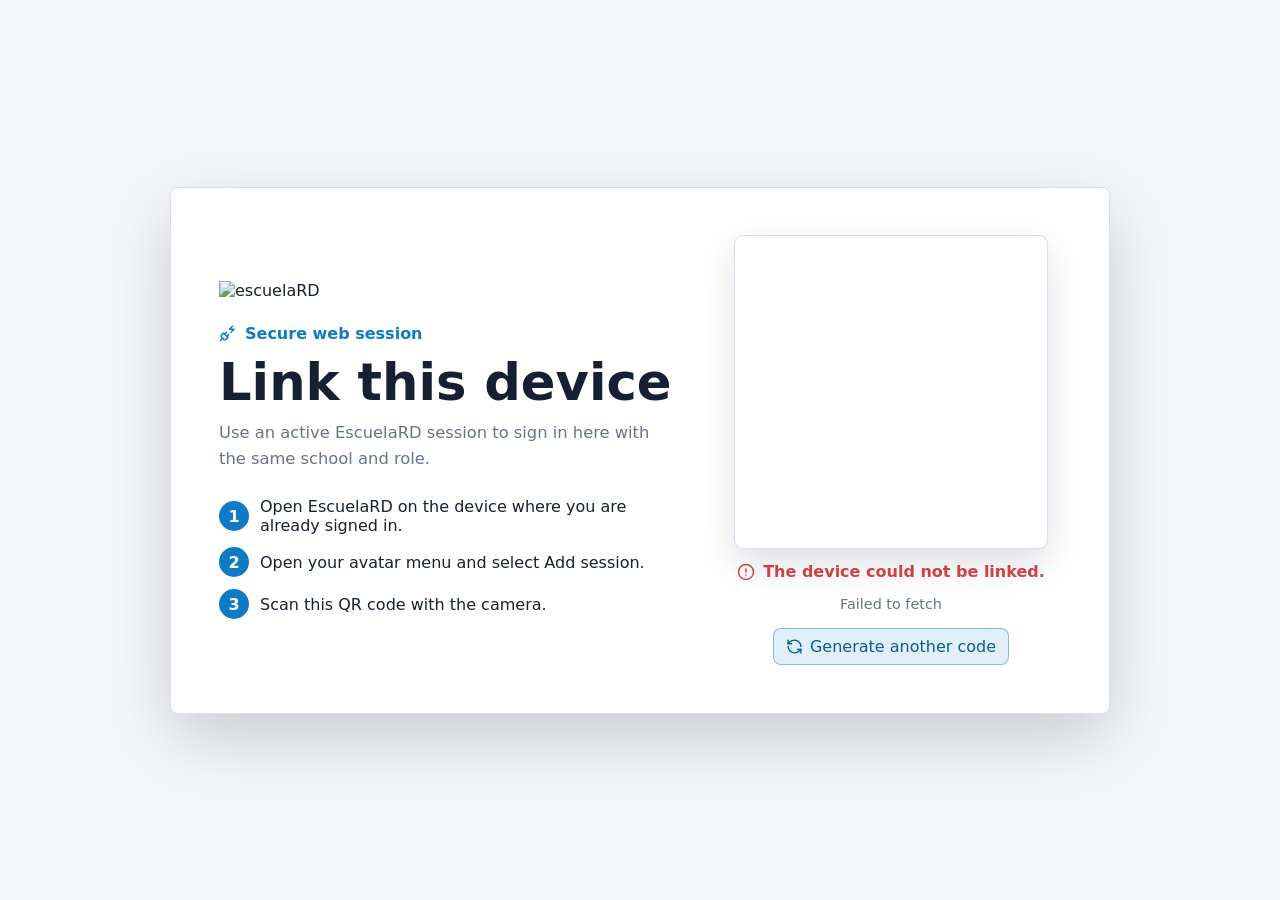
==== commit e414e6eb: "Isolate web session build and remove unused app assets" ====
--- a/docs/index.html
+++ b/docs/index.html
@@ -11,7 +11,7 @@
     <meta name="apple-mobile-web-app-status-bar-style" content="default" />
     <meta name="apple-mobile-web-app-title" content="escuelaRD" />
     <link rel="icon" href="/favicon.ico" sizes="any" />
-    <link rel="manifest" href="./manifest.webmanifest" />
+
     <link rel="apple-touch-icon" href="https://cdn.escuelard.com/assets/pwa/icon-192.png" />
     <meta http-equiv="Cache-Control" content="no-store, no-cache, must-revalidate" />
     <meta http-equiv="Pragma" content="no-cache" />
@@ -31,10 +31,8 @@
       @keyframes app-boot-spin { to { transform: rotate(360deg); } }
     </style>
     <title>escuelaRD v4</title>
-    <script type="module" crossorigin src="./assets/index-C1JJHF4N.js"></script>
-    <link rel="modulepreload" crossorigin href="./assets/taskGuides-LYzbdGoF.js">
-    <link rel="stylesheet" crossorigin href="./assets/taskGuides-CWjM3xFr.css">
-    <link rel="stylesheet" crossorigin href="./assets/index-UhGENxiS.css">
+    <script type="module" crossorigin src="./assets/index-DHG51f7x.js"></script>
+    <link rel="stylesheet" crossorigin href="./assets/index-CagfvmiH.css">
   </head>
   <body>
     <div id="app"></div>
--- a/docs/assets/index-CagfvmiH.css
+++ b/docs/assets/index-CagfvmiH.css
@@ -0,0 +1 @@
+:root{color-scheme:light;--color-bg: #f5f7fb;--color-surface: #ffffff;--color-surface-soft: #eef4fb;--color-text: #172033;--color-muted: #64748b;--color-border: #d8e0eb;--color-primary: #0f7bc7;--color-primary-strong: #075c99;--color-success: #15803d;--color-warning: #b7791f;--color-info: #2563eb;--color-danger: #d64545;--color-sidebar: #f8fbff;--color-sidebar-text: #22324a;--shadow-card: 0 18px 45px rgba(15, 31, 53, .1);--radius-card: 8px;--radius-control: 8px;--app-header-height: 72px;--font-sans: Inter, ui-sans-serif, system-ui, -apple-system, BlinkMacSystemFont, "Segoe UI", sans-serif}:root[data-theme=dark]{color-scheme:dark;--color-bg: #0d1118;--color-surface: #151b25;--color-surface-soft: #1d2735;--color-text: #eef4ff;--color-muted: #a9b6c9;--color-border: #2f3b4c;--color-primary: #59b6ff;--color-primary-strong: #8dceff;--color-success: #5dd68a;--color-warning: #f0c15a;--color-info: #8ab4ff;--color-danger: #ff7d7d;--color-sidebar: #090d13;--color-sidebar-text: #edf4ff;--shadow-card: 0 22px 50px rgba(0, 0, 0, .32)}*{box-sizing:border-box}html{min-width:320px}body{margin:0;min-width:320px;background:var(--color-bg);color:var(--color-text);font-family:var(--font-sans)}a{color:inherit;text-decoration:none}a:hover,a:focus-visible{text-decoration:none}button,input,select,textarea{font:inherit}button,a,input,select,textarea{outline-color:color-mix(in srgb,var(--color-primary),transparent 35%)}button{cursor:pointer}button:disabled,[aria-disabled=true]{cursor:not-allowed;opacity:.62}.ui-icon{display:inline-block;flex:0 0 auto;vertical-align:-.18em}.brand-icon{display:inline-block;flex:0 0 auto;color:var(--brand-icon-color, currentColor);vertical-align:-.16em}.role-inline{display:inline-flex;align-items:center;gap:6px}.role-inline--end{justify-content:flex-end}.muted{color:var(--color-muted)}.eyebrow{margin:0 0 4px;color:var(--color-muted);font-size:12px;font-weight:700;letter-spacing:.08em;text-transform:uppercase}:focus-visible{outline:3px solid color-mix(in srgb,var(--color-primary),transparent 35%);outline-offset:3px}::selection{background:color-mix(in srgb,var(--color-primary),transparent 75%)}img,svg{max-width:100%}.app-startup{display:grid;min-height:100dvh;place-content:center;justify-items:center;gap:18px;background:var(--color-surface, #fff)}.app-startup img{width:min(112px,28vw);aspect-ratio:1;object-fit:contain}.app-startup__spinner{width:30px;height:30px;border:3px solid color-mix(in srgb,var(--color-primary, #0f766e),transparent 75%);border-top-color:var(--color-primary, #0f766e);border-radius:50%;animation:app-startup-spin .7s linear infinite}@keyframes app-startup-spin{to{transform:rotate(360deg)}}.skip-link{position:fixed;left:16px;top:12px;z-index:1000;transform:translateY(-140%);border-radius:var(--radius-control);background:var(--color-primary);color:#fff;padding:9px 12px;text-decoration:none;transition:transform .12s ease}.skip-link:focus{transform:translateY(0)}.visually-hidden{position:absolute!important;width:1px;height:1px;overflow:hidden;clip:rect(0 0 0 0);white-space:nowrap}@media(prefers-reduced-motion:reduce){*,*:before,*:after{animation-duration:.01ms!important;animation-iteration-count:1!important;scroll-behavior:auto!important;transition-duration:.01ms!important}}.button{display:inline-flex;align-items:center;justify-content:center;gap:7px;min-height:36px;border:1px solid var(--color-border);border-radius:var(--radius-control);background:var(--color-surface);color:var(--color-text);padding:8px 12px;text-decoration:none;transition:background-color .12s ease,border-color .12s ease,color .12s ease,transform .12s ease}.button:hover{border-color:color-mix(in srgb,var(--color-primary),transparent 35%);background:color-mix(in srgb,var(--color-primary),transparent 92%)}.button:active{transform:translateY(1px)}.button:disabled{opacity:.55;cursor:not-allowed;transform:none}.button-primary{border-color:var(--color-primary);background:var(--color-primary);color:#fff}.button-primary:hover{border-color:var(--color-primary-strong);background:var(--color-primary-strong);color:#fff}.button-secondary{border-color:color-mix(in srgb,var(--color-primary),transparent 55%);background:color-mix(in srgb,var(--color-primary),transparent 88%);color:var(--color-primary-strong)}.button-success{border-color:var(--color-success);background:var(--color-success);color:#fff}.button-success:hover{border-color:color-mix(in srgb,var(--color-success),#000 12%);background:color-mix(in srgb,var(--color-success),#000 10%);color:#fff}.button-danger{border-color:var(--color-danger);background:var(--color-danger);color:#fff}.button-danger:hover{border-color:color-mix(in srgb,var(--color-danger),#000 12%);background:color-mix(in srgb,var(--color-danger),#000 10%);color:#fff}.button-ghost{background:transparent;color:var(--color-text)}.button-secondary:hover,.button-ghost:hover{border-color:color-mix(in srgb,var(--color-primary),transparent 38%);background:color-mix(in srgb,var(--color-primary),var(--color-surface) 86%);color:var(--color-primary-strong)}.button-link{min-height:auto;border:0;background:transparent;color:var(--color-primary);padding:0}.button-link:hover{background:transparent;color:var(--color-primary-strong)}.button-sm{min-height:30px;padding:5px 9px;font-size:13px}.button-lg{min-height:42px;padding:10px 16px;font-weight:700}.button-icon{width:36px;padding:0}.segmented{display:inline-flex;border:1px solid var(--color-border);border-radius:var(--radius-control);overflow:hidden}.segmented button{display:inline-flex;align-items:center;gap:7px;border:0;background:var(--color-surface);color:var(--color-text);padding:8px 12px}.segmented button.is-active{background:var(--color-primary);color:#fff}.web-session-page{min-height:100dvh;display:grid;place-items:center;padding:clamp(18px,4vw,56px);box-sizing:border-box;background:linear-gradient(135deg,color-mix(in srgb,var(--color-primary) 12%,var(--color-background)),var(--color-background) 55%),var(--color-background)}.web-session-panel{width:min(940px,100%);display:grid;grid-template-columns:minmax(0,1fr) 340px;grid-template-areas:"brand qr" "copy qr";gap:24px 42px;align-items:center;padding:clamp(24px,5vw,48px);box-sizing:border-box;border:1px solid var(--color-border);border-radius:8px;background:var(--color-surface);box-shadow:0 24px 70px color-mix(in srgb,#000 18%,transparent)}.web-session-brand{grid-area:brand;align-self:end}.web-session-brand img{display:block;width:min(250px,70%);height:auto}.web-session-copy{grid-area:copy;align-self:start}.web-session-copy h1{margin:10px 0 12px;font-size:clamp(2rem,4vw,3.2rem);line-height:1.02;letter-spacing:0}.web-session-copy>p{max-width:52ch;margin:0;color:var(--color-muted);font-size:1.02rem;line-height:1.6}.web-session-eyebrow{display:inline-flex;gap:8px;align-items:center;color:var(--color-primary);font-weight:800}.web-session-copy ol{display:grid;gap:12px;margin:25px 0 0;padding:0;list-style:none}.web-session-copy li{display:grid;grid-template-columns:30px minmax(0,1fr);gap:11px;align-items:center;color:var(--color-text)}.web-session-copy li>span{display:grid;width:30px;height:30px;place-items:center;border-radius:50%;background:var(--color-primary);color:#fff;font-weight:900}.web-session-qr{grid-area:qr;display:grid;justify-items:center;gap:12px;min-width:0}.web-session-qr__frame{position:relative;width:min(292px,100%);aspect-ratio:1;overflow:hidden;box-sizing:content-box;border:10px solid #fff;outline:1px solid var(--color-border);border-radius:8px;background:#fff;box-shadow:0 15px 35px #0f172a24}.web-session-qr__frame canvas{display:block;width:100%!important;height:100%!important}.web-session-qr__overlay{position:absolute;inset:0;display:grid;place-items:center;background:#ffffffeb;color:var(--color-primary)}.web-session-qr__overlay[hidden]{display:none}.web-session-qr__overlay svg,.web-session-qr__status.is-loading svg{animation:web-session-spin .9s linear infinite}.web-session-qr__status{display:flex;justify-content:center;align-items:center;gap:8px;min-height:24px;text-align:center;font-weight:800}.web-session-qr__status.is-success{color:var(--color-success)}.web-session-qr__status.is-error{color:var(--color-danger)}.web-session-qr__expiry{min-height:20px;color:var(--color-muted);font-size:.9rem;text-align:center}@keyframes web-session-spin{to{transform:rotate(360deg)}}@media(max-width:720px){.web-session-page{place-items:start center;padding:14px}.web-session-panel{grid-template-columns:1fr;grid-template-areas:"brand" "copy" "qr";gap:18px;padding:22px 18px 26px}.web-session-brand img{width:min(220px,72%);margin-inline:auto}.web-session-copy{text-align:center}.web-session-copy h1{font-size:2.2rem}.web-session-copy li{text-align:left}.web-session-qr__frame{width:min(276px,calc(100vw - 78px))}}
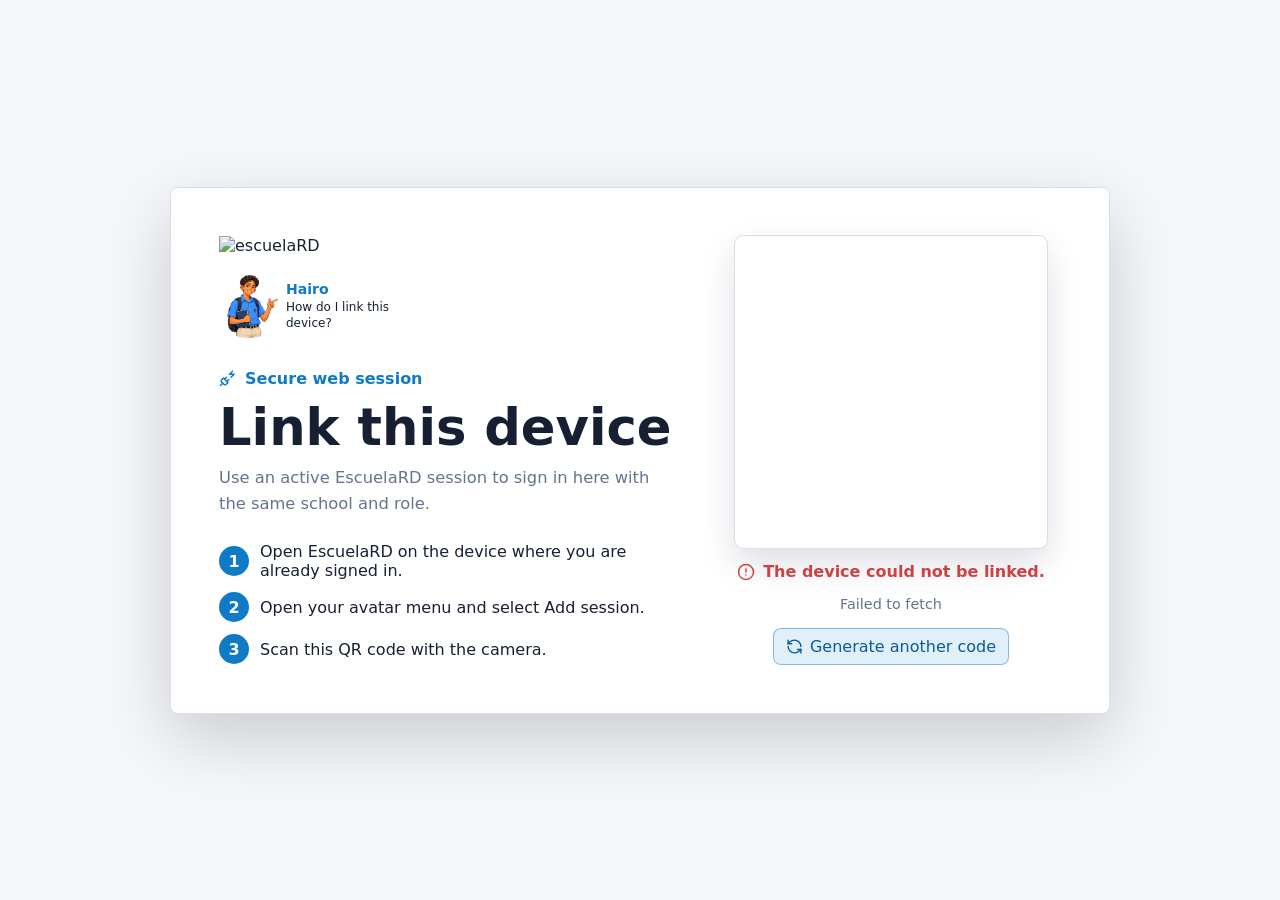
==== commit 8a6054e0: "Add Hairo guidance to web session linking" ====
--- a/docs/index.html
+++ b/docs/index.html
@@ -31,8 +31,8 @@
       @keyframes app-boot-spin { to { transform: rotate(360deg); } }
     </style>
     <title>escuelaRD v4</title>
-    <script type="module" crossorigin src="./assets/index-DHG51f7x.js"></script>
-    <link rel="stylesheet" crossorigin href="./assets/index-CagfvmiH.css">
+    <script type="module" crossorigin src="./assets/index-CIzRquCX.js"></script>
+    <link rel="stylesheet" crossorigin href="./assets/index-CnrsXTWz.css">
   </head>
   <body>
     <div id="app"></div>
--- a/docs/assets/index-CnrsXTWz.css
+++ b/docs/assets/index-CnrsXTWz.css
@@ -0,0 +1 @@
+:root{color-scheme:light;--color-bg: #f5f7fb;--color-surface: #ffffff;--color-surface-soft: #eef4fb;--color-text: #172033;--color-muted: #64748b;--color-border: #d8e0eb;--color-primary: #0f7bc7;--color-primary-strong: #075c99;--color-success: #15803d;--color-warning: #b7791f;--color-info: #2563eb;--color-danger: #d64545;--color-sidebar: #f8fbff;--color-sidebar-text: #22324a;--shadow-card: 0 18px 45px rgba(15, 31, 53, .1);--radius-card: 8px;--radius-control: 8px;--app-header-height: 72px;--font-sans: Inter, ui-sans-serif, system-ui, -apple-system, BlinkMacSystemFont, "Segoe UI", sans-serif}:root[data-theme=dark]{color-scheme:dark;--color-bg: #0d1118;--color-surface: #151b25;--color-surface-soft: #1d2735;--color-text: #eef4ff;--color-muted: #a9b6c9;--color-border: #2f3b4c;--color-primary: #59b6ff;--color-primary-strong: #8dceff;--color-success: #5dd68a;--color-warning: #f0c15a;--color-info: #8ab4ff;--color-danger: #ff7d7d;--color-sidebar: #090d13;--color-sidebar-text: #edf4ff;--shadow-card: 0 22px 50px rgba(0, 0, 0, .32)}*{box-sizing:border-box}html{min-width:320px}body{margin:0;min-width:320px;background:var(--color-bg);color:var(--color-text);font-family:var(--font-sans)}a{color:inherit;text-decoration:none}a:hover,a:focus-visible{text-decoration:none}button,input,select,textarea{font:inherit}button,a,input,select,textarea{outline-color:color-mix(in srgb,var(--color-primary),transparent 35%)}button{cursor:pointer}button:disabled,[aria-disabled=true]{cursor:not-allowed;opacity:.62}.ui-icon{display:inline-block;flex:0 0 auto;vertical-align:-.18em}.brand-icon{display:inline-block;flex:0 0 auto;color:var(--brand-icon-color, currentColor);vertical-align:-.16em}.role-inline{display:inline-flex;align-items:center;gap:6px}.role-inline--end{justify-content:flex-end}.muted{color:var(--color-muted)}.eyebrow{margin:0 0 4px;color:var(--color-muted);font-size:12px;font-weight:700;letter-spacing:.08em;text-transform:uppercase}:focus-visible{outline:3px solid color-mix(in srgb,var(--color-primary),transparent 35%);outline-offset:3px}::selection{background:color-mix(in srgb,var(--color-primary),transparent 75%)}img,svg{max-width:100%}.app-startup{display:grid;min-height:100dvh;place-content:center;justify-items:center;gap:18px;background:var(--color-surface, #fff)}.app-startup img{width:min(112px,28vw);aspect-ratio:1;object-fit:contain}.app-startup__spinner{width:30px;height:30px;border:3px solid color-mix(in srgb,var(--color-primary, #0f766e),transparent 75%);border-top-color:var(--color-primary, #0f766e);border-radius:50%;animation:app-startup-spin .7s linear infinite}@keyframes app-startup-spin{to{transform:rotate(360deg)}}.skip-link{position:fixed;left:16px;top:12px;z-index:1000;transform:translateY(-140%);border-radius:var(--radius-control);background:var(--color-primary);color:#fff;padding:9px 12px;text-decoration:none;transition:transform .12s ease}.skip-link:focus{transform:translateY(0)}.visually-hidden{position:absolute!important;width:1px;height:1px;overflow:hidden;clip:rect(0 0 0 0);white-space:nowrap}@media(prefers-reduced-motion:reduce){*,*:before,*:after{animation-duration:.01ms!important;animation-iteration-count:1!important;scroll-behavior:auto!important;transition-duration:.01ms!important}}.button{display:inline-flex;align-items:center;justify-content:center;gap:7px;min-height:36px;border:1px solid var(--color-border);border-radius:var(--radius-control);background:var(--color-surface);color:var(--color-text);padding:8px 12px;text-decoration:none;transition:background-color .12s ease,border-color .12s ease,color .12s ease,transform .12s ease}.button:hover{border-color:color-mix(in srgb,var(--color-primary),transparent 35%);background:color-mix(in srgb,var(--color-primary),transparent 92%)}.button:active{transform:translateY(1px)}.button:disabled{opacity:.55;cursor:not-allowed;transform:none}.button-primary{border-color:var(--color-primary);background:var(--color-primary);color:#fff}.button-primary:hover{border-color:var(--color-primary-strong);background:var(--color-primary-strong);color:#fff}.button-secondary{border-color:color-mix(in srgb,var(--color-primary),transparent 55%);background:color-mix(in srgb,var(--color-primary),transparent 88%);color:var(--color-primary-strong)}.button-success{border-color:var(--color-success);background:var(--color-success);color:#fff}.button-success:hover{border-color:color-mix(in srgb,var(--color-success),#000 12%);background:color-mix(in srgb,var(--color-success),#000 10%);color:#fff}.button-danger{border-color:var(--color-danger);background:var(--color-danger);color:#fff}.button-danger:hover{border-color:color-mix(in srgb,var(--color-danger),#000 12%);background:color-mix(in srgb,var(--color-danger),#000 10%);color:#fff}.button-ghost{background:transparent;color:var(--color-text)}.button-secondary:hover,.button-ghost:hover{border-color:color-mix(in srgb,var(--color-primary),transparent 38%);background:color-mix(in srgb,var(--color-primary),var(--color-surface) 86%);color:var(--color-primary-strong)}.button-link{min-height:auto;border:0;background:transparent;color:var(--color-primary);padding:0}.button-link:hover{background:transparent;color:var(--color-primary-strong)}.button-sm{min-height:30px;padding:5px 9px;font-size:13px}.button-lg{min-height:42px;padding:10px 16px;font-weight:700}.button-icon{width:36px;padding:0}.segmented{display:inline-flex;border:1px solid var(--color-border);border-radius:var(--radius-control);overflow:hidden}.segmented button{display:inline-flex;align-items:center;gap:7px;border:0;background:var(--color-surface);color:var(--color-text);padding:8px 12px}.segmented button.is-active{background:var(--color-primary);color:#fff}.web-session-page{min-height:100dvh;display:grid;place-items:center;padding:clamp(18px,4vw,56px);box-sizing:border-box;background:linear-gradient(135deg,color-mix(in srgb,var(--color-primary) 12%,var(--color-background)),var(--color-background) 55%),var(--color-background)}.web-session-page [hidden]{display:none!important}.web-session-panel{width:min(940px,100%);display:grid;grid-template-columns:minmax(0,1fr) 340px;grid-template-areas:"brand qr" "copy qr";gap:24px 42px;align-items:center;padding:clamp(24px,5vw,48px);box-sizing:border-box;border:1px solid var(--color-border);border-radius:8px;background:var(--color-surface);box-shadow:0 24px 70px color-mix(in srgb,#000 18%,transparent)}.web-session-brand{grid-area:brand;align-self:end}.web-session-brand img{display:block;width:min(250px,70%);height:auto}.web-session-copy{grid-area:copy;align-self:start}.web-session-copy h1{margin:10px 0 12px;font-size:clamp(2rem,4vw,3.2rem);line-height:1.02;letter-spacing:0}.web-session-copy>p{max-width:52ch;margin:0;color:var(--color-muted);font-size:1.02rem;line-height:1.6}.web-session-eyebrow{display:inline-flex;gap:8px;align-items:center;color:var(--color-primary);font-weight:800}.web-session-copy ol{display:grid;gap:12px;margin:25px 0 0;padding:0;list-style:none}.web-session-copy li{display:grid;grid-template-columns:30px minmax(0,1fr);gap:11px;align-items:center;color:var(--color-text)}.web-session-copy li>span{display:grid;width:30px;height:30px;place-items:center;border-radius:50%;background:var(--color-primary);color:#fff;font-weight:900}.web-session-qr{grid-area:qr;display:grid;justify-items:center;gap:12px;min-width:0}.web-session-qr__frame{position:relative;width:min(292px,100%);aspect-ratio:1;overflow:hidden;box-sizing:content-box;border:10px solid #fff;outline:1px solid var(--color-border);border-radius:8px;background:#fff;box-shadow:0 15px 35px #0f172a24}.web-session-qr__frame canvas{display:block;width:100%!important;height:100%!important}.web-session-qr__overlay{position:absolute;inset:0;display:grid;place-items:center;background:#ffffffeb;color:var(--color-primary)}.web-session-qr__overlay[hidden]{display:none}.web-session-qr__overlay svg,.web-session-qr__status.is-loading svg{animation:web-session-spin .9s linear infinite}.web-session-qr__status{display:flex;justify-content:center;align-items:center;gap:8px;min-height:24px;text-align:center;font-weight:800}.web-session-qr__status.is-success{color:var(--color-success)}.web-session-qr__status.is-error{color:var(--color-danger)}.web-session-qr__expiry{min-height:20px;color:var(--color-muted);font-size:.9rem;text-align:center}@keyframes web-session-spin{to{transform:rotate(360deg)}}@media(max-width:720px){.web-session-page{place-items:start center;padding:14px}.web-session-panel{grid-template-columns:1fr;grid-template-areas:"brand" "copy" "qr";gap:18px;padding:22px 18px 26px}.web-session-brand img{width:min(220px,72%);margin-inline:auto}.web-session-copy{text-align:center}.web-session-copy h1{font-size:2.2rem}.web-session-copy li{text-align:left}.web-session-qr__frame{width:min(276px,calc(100vw - 78px))}}.task-guide-layer{position:fixed;inset:0;width:100%;height:100%;max-width:none;max-height:none;margin:0;padding:0;border:0;overflow:visible;background:transparent;color:var(--color-text);pointer-events:none;z-index:2147483000}.task-guide-layer::backdrop{background:transparent;pointer-events:none}.task-guide-shade{position:absolute;background:#0c141cc2;pointer-events:auto}.task-guide-ring{position:absolute;border:3px solid #27c8b3;border-radius:6px;box-shadow:0 0 0 2px #fffc;pointer-events:none}.task-guide-panel{position:absolute;width:min(380px,calc(100vw - 20px));max-height:calc(100dvh - 20px);overflow:auto;overscroll-behavior:contain;border:1px solid var(--color-border);border-radius:8px;background:var(--color-surface);box-shadow:0 12px 40px #0000004d;pointer-events:auto}.task-guide-panel>header{display:flex;align-items:center;gap:10px;padding:14px 16px 0}.task-guide-panel>header>div{flex:1;min-width:0}.task-guide-panel>header>button{align-self:flex-start;flex-shrink:0}.task-guide-panel h2{margin:4px 0;font-size:1.05rem;line-height:1.3;overflow-wrap:anywhere}.task-guide-panel header small{color:var(--color-muted);font-size:.75rem}.task-guide-mascot{--mascot-height: 92px;position:relative;display:inline-block;width:78px;height:var(--mascot-height);flex-shrink:0;transform-origin:50% 85%;animation:task-guide-bob 3s ease-in-out infinite}.task-guide-mascot>img{display:block;width:100%;height:100%;object-fit:contain}.task-guide-mascot-frames{display:none;position:absolute;top:0;left:50%;width:calc(var(--mascot-height) * var(--mascot-frame-ratio, .8));height:100%;transform:translate(-50%);background-size:400% 200%;background-repeat:no-repeat;clip-path:inset(3% 4%)}.task-guide-mascot.has-animation-frames:is(.is-greeting,.is-speaking)>img{visibility:hidden}.task-guide-mascot.has-animation-frames.is-speaking .task-guide-mascot-frames{display:block;animation:task-guide-mouth .8s steps(1,end) infinite}.task-guide-mascot.has-animation-frames.is-greeting .task-guide-mascot-frames{display:block;animation:task-guide-wave 1.1s steps(1,end)}.task-guide-body{padding:0 16px 14px;font-size:.88rem;line-height:1.5}.task-guide-body>p{margin:8px 0 12px}.task-guide-panel>footer{display:flex;flex-wrap:wrap;align-items:center;justify-content:flex-end;gap:8px;padding:0 16px 14px}.task-guide-panel>footer:empty{display:none}.task-guide-voice-controls{display:flex;align-items:center;gap:6px;margin-right:auto}.task-guide-voice-controls>button{flex-shrink:0}.task-guide-voice-note{flex-basis:100%;color:var(--color-muted);font-size:.75rem}.task-guide-filters{display:grid;gap:10px;margin-bottom:14px}.task-guide-catalog{display:grid;gap:12px}.task-guide-panel:has(.task-guide-filters){display:flex;flex-direction:column;overflow:hidden}.task-guide-panel:has(.task-guide-filters)>header,.task-guide-panel:has(.task-guide-filters)>footer{flex-shrink:0}.task-guide-panel:has(.task-guide-filters) .task-guide-body{min-height:0;overflow:auto;overscroll-behavior:contain}.task-guide-search{position:sticky;top:0;z-index:1;padding:8px 0 12px;background:var(--color-surface)}.task-guide-panel:has(.task-guide-filters) .task-guide-catalog{align-content:start;padding:3px}.task-guide-panel--catalog-compact>header{padding-top:8px}.task-guide-panel--catalog-compact h2{margin:0;font-size:.92rem}.task-guide-panel--catalog-compact header small{display:none}.task-guide-panel--catalog-compact .task-guide-mascot{--mascot-height: 46px;width:40px}.task-guide-category{min-width:0;--guide-category-ink: color-mix(in srgb, var(--guide-category-color) 65%, var(--color-text))}.task-guide-category+.task-guide-category{padding-top:14px;border-top:1px solid var(--color-border)}.task-guide-category>h3{display:flex;align-items:center;gap:8px;margin:0 0 10px;padding:7px 10px;border-left:3px solid var(--guide-category-color);border-radius:4px;background:color-mix(in srgb,var(--guide-category-color) 10%,var(--color-surface));color:var(--guide-category-ink);font-size:.95rem}.task-guide-category>h3>svg{flex-shrink:0;color:inherit}.task-guide-category__tasks{display:grid;gap:12px}.task-guide-task{display:flex;align-items:center;gap:10px;width:100%;padding:12px;text-align:left;color:var(--color-text);border:1px solid var(--color-border);border-radius:6px;background:var(--color-surface-soft);cursor:pointer}.task-guide-task:hover{border-color:var(--color-primary)}.task-guide-task>svg{flex-shrink:0;color:var(--color-primary)}.task-guide-task>span{flex:1;min-width:0}.task-guide-task strong,.task-guide-task small{display:block;overflow-wrap:anywhere}.task-guide-task small{margin-top:5px;color:var(--color-muted);line-height:1.4}.task-guide-category .task-guide-task{border-left:3px solid var(--guide-category-color)}.task-guide-category .task-guide-task:hover{border-color:var(--guide-category-color);background:color-mix(in srgb,var(--guide-category-color) 7%,var(--color-surface))}.task-guide-category .task-guide-task>svg:first-child{color:var(--guide-category-ink)}.task-guide-category .task-guide-task:focus-visible{outline-color:var(--guide-category-color)}:root[data-theme=dark] .task-guide-category{--guide-category-ink: color-mix(in srgb, var(--guide-category-color) 40%, var(--color-text))}.task-guide-context{display:grid;gap:4px;padding:10px;border-left:3px solid #27c8b3;background:var(--color-surface-soft)}.task-guide-context small{color:var(--color-muted)}.task-guide-panel :focus-visible{outline:2px solid var(--color-primary);outline-offset:3px}.task-guide-panel--interactive-region,.task-guide-panel--subject-selection{display:flex;flex-direction:column}.task-guide-panel--interactive-region>header,.task-guide-panel--interactive-region>footer,.task-guide-panel--subject-selection>header,.task-guide-panel--subject-selection>footer{flex:0 0 auto}.task-guide-panel--interactive-region .task-guide-body,.task-guide-panel--subject-selection .task-guide-body{min-height:0;overflow:auto}.task-guide-panel--interactive-region .task-guide-mascot,.task-guide-panel--subject-selection .task-guide-mascot{--mascot-height: 66px;width:56px}.task-guide-panel>header{cursor:move;touch-action:none}.task-guide-panel>header button{cursor:pointer;touch-action:manipulation}.task-guide-panel--interactive-region .task-guide-body[hidden],.task-guide-panel [data-guide-toggle-instructions][hidden]{display:none}@keyframes task-guide-bob{0%,to{transform:translateY(0) rotate(-2deg)}50%{transform:translateY(-4px) rotate(2deg)}}@keyframes task-guide-wave{0%,to{background-position:0 0}25%{background-position:33.333333% 0}50%{background-position:66.666667% 0}75%{background-position:100% 0}}@keyframes task-guide-mouth{0%,to{background-position:0 100%}25%{background-position:33.333333% 100%}50%{background-position:66.666667% 100%}75%{background-position:100% 100%}}@media(prefers-reduced-motion:reduce){.task-guide-mascot{animation:none}.task-guide-mascot.has-animation-frames:is(.is-greeting,.is-speaking)>img{visibility:visible}.task-guide-mascot.has-animation-frames:is(.is-greeting,.is-speaking) .task-guide-mascot-frames{display:none;animation:none}}@media print{.task-guide-layer{display:none!important}}.task-guide-panel--welcome{display:flex;flex-direction:column;width:min(460px,calc(100vw - 20px))}.task-guide-panel--welcome>header,.task-guide-panel--welcome>footer{flex-shrink:0}.task-guide-panel--welcome .task-guide-body{min-height:0;overflow:auto;overscroll-behavior:contain}.task-guide-welcome-text{min-height:230px;white-space:pre-line}.task-guide-welcome-accessible{position:absolute;width:1px;height:1px;overflow:hidden;clip-path:inset(50%);white-space:nowrap}.web-session-brand{display:flex;flex-wrap:wrap;align-items:center;gap:14px}.web-session-guide-trigger{display:flex;align-items:center;gap:8px;padding:4px 6px;border:1px solid transparent;border-radius:6px;color:var(--color-text);background:transparent;text-align:left}.web-session-guide-trigger:hover{background:var(--color-primary-soft);border-color:var(--color-border)}.web-session-guide-trigger:focus-visible{outline:2px solid var(--color-primary);outline-offset:3px}.web-session-guide-trigger .task-guide-mascot{--mascot-height: 66px;width:52px}.web-session-guide-trigger>span:last-child{display:grid;gap:3px;max-width:150px}.web-session-guide-trigger strong{font-size:.88rem;color:var(--color-primary)}.web-session-guide-trigger small{font-size:.75rem;line-height:1.3}.web-session-guide .task-guide-mascot{--mascot-height: 66px;width:56px}.web-session-guide .task-guide-panel>footer{gap:6px}.web-session-guide [hidden]{display:none!important}.web-session-page .web-session-qr__frame{scroll-margin-bottom:12px}@media(max-width:720px){.web-session-brand{justify-content:center}.web-session-guide-trigger{margin-left:auto}}
